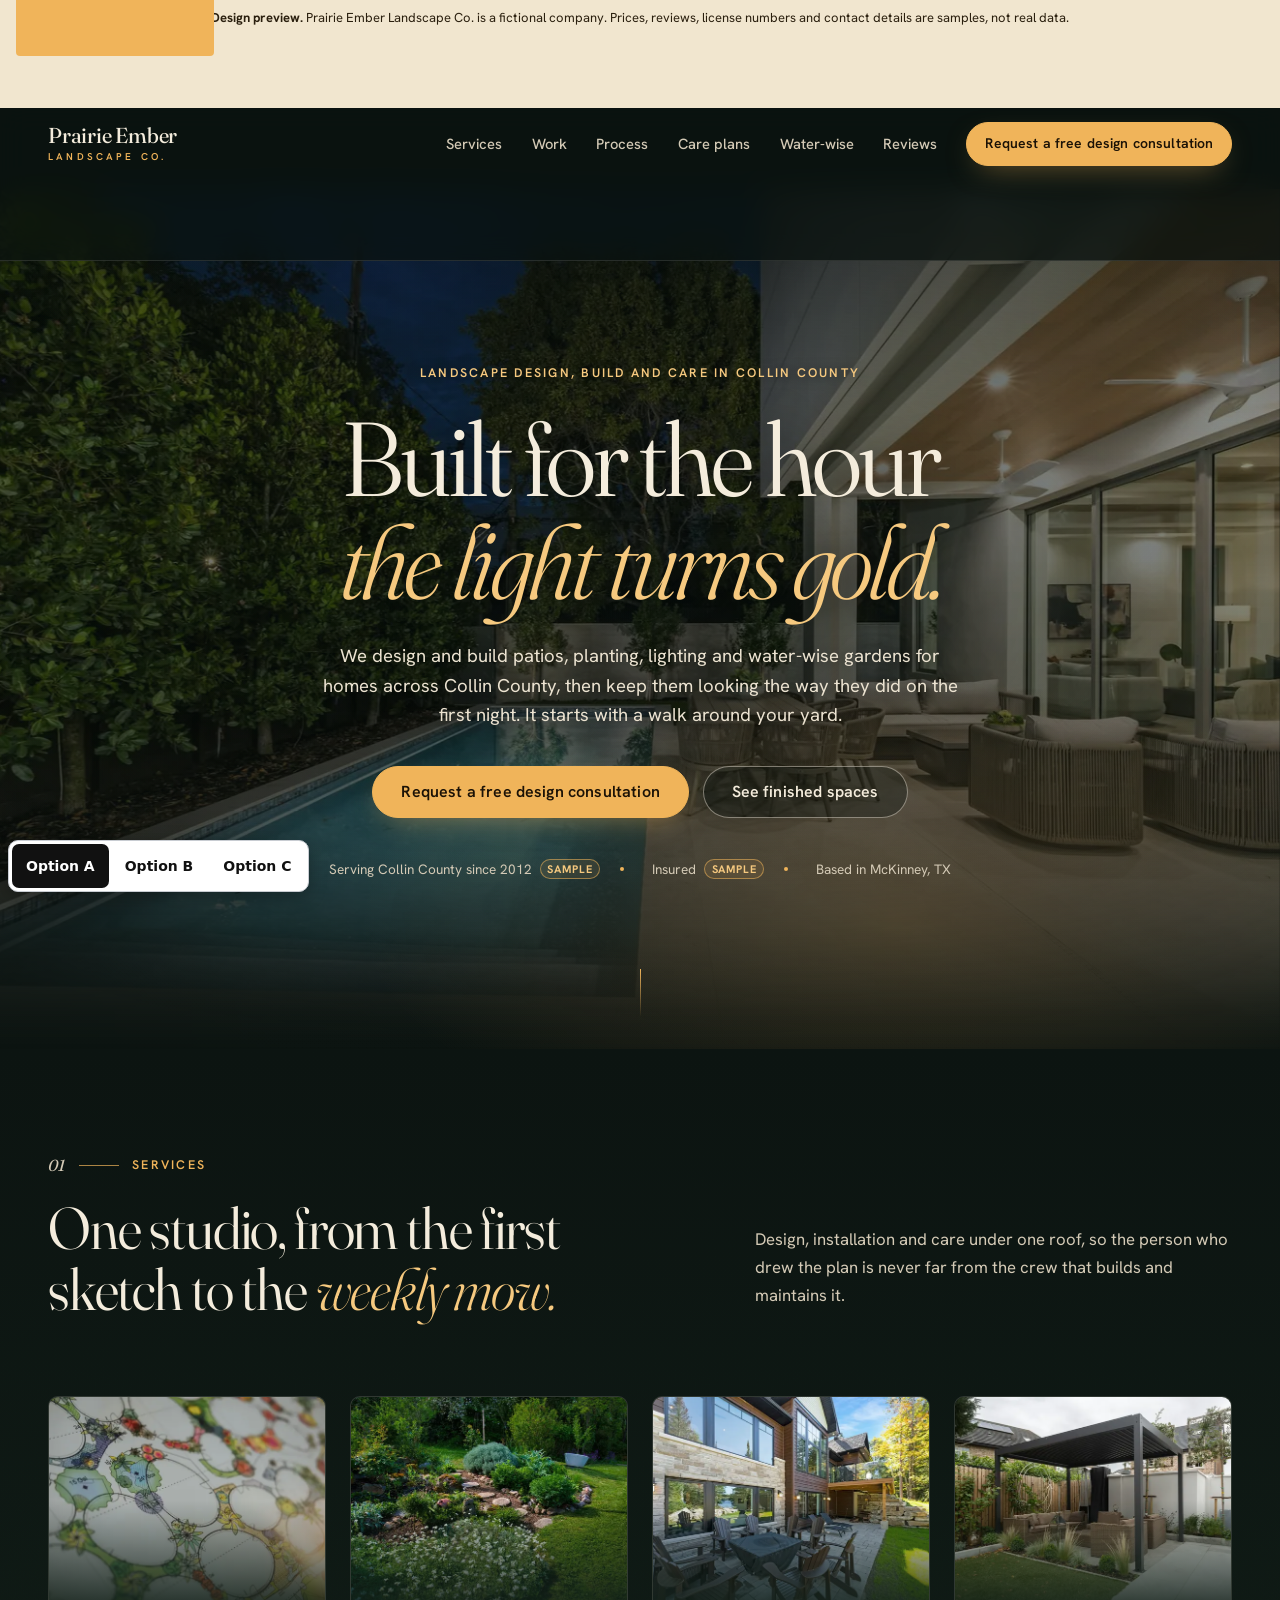
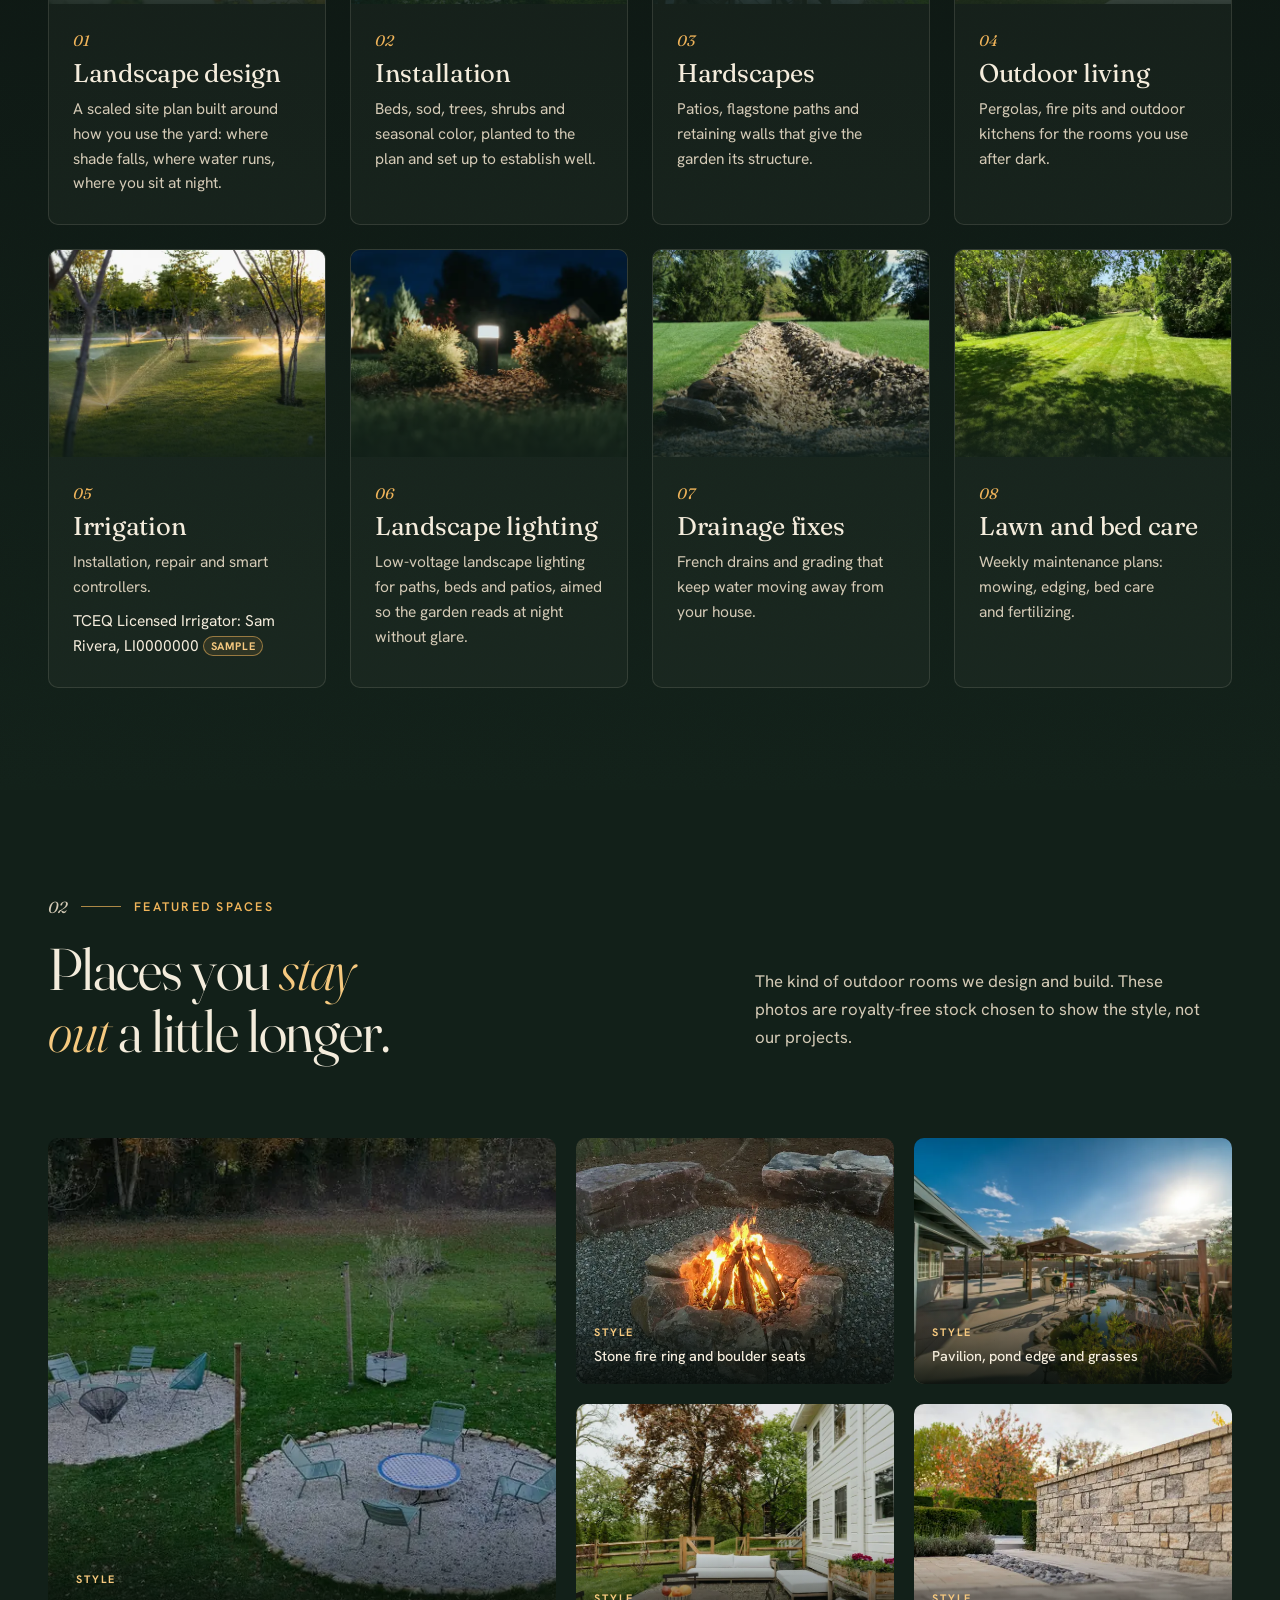
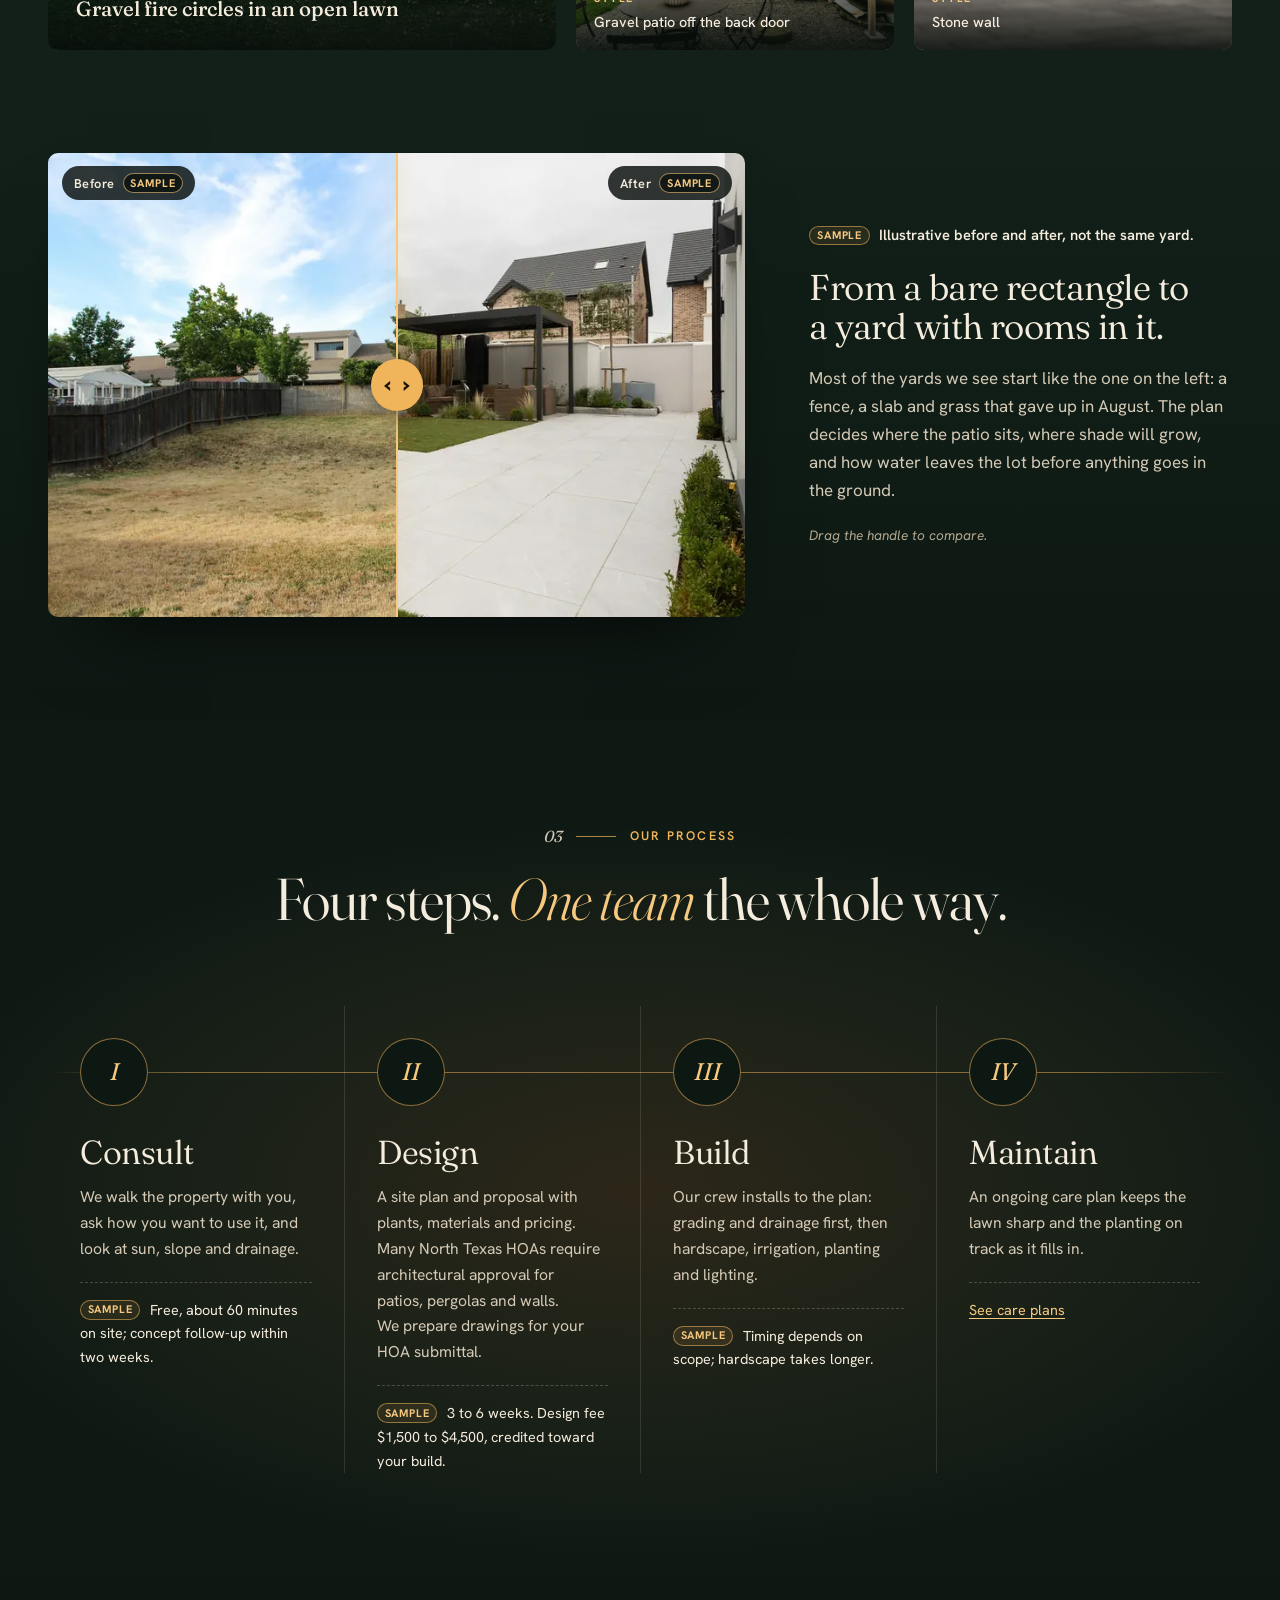
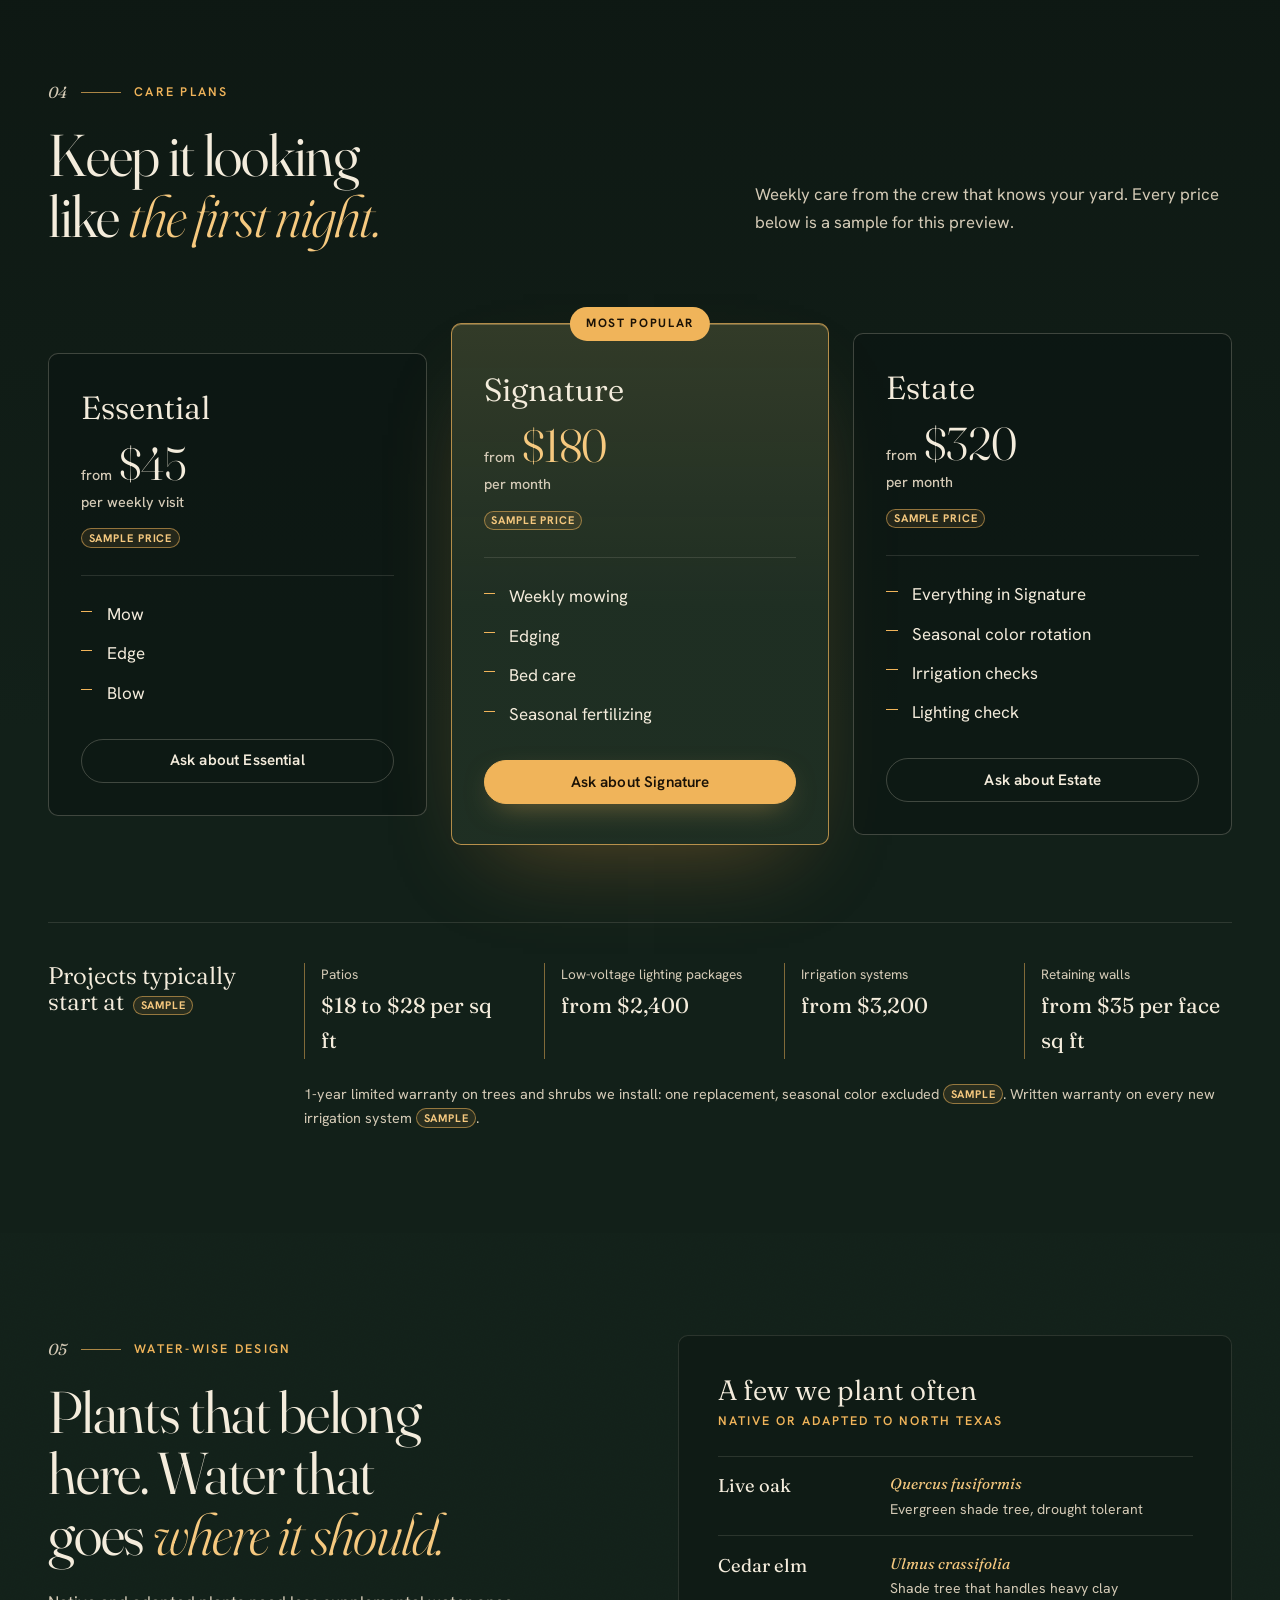
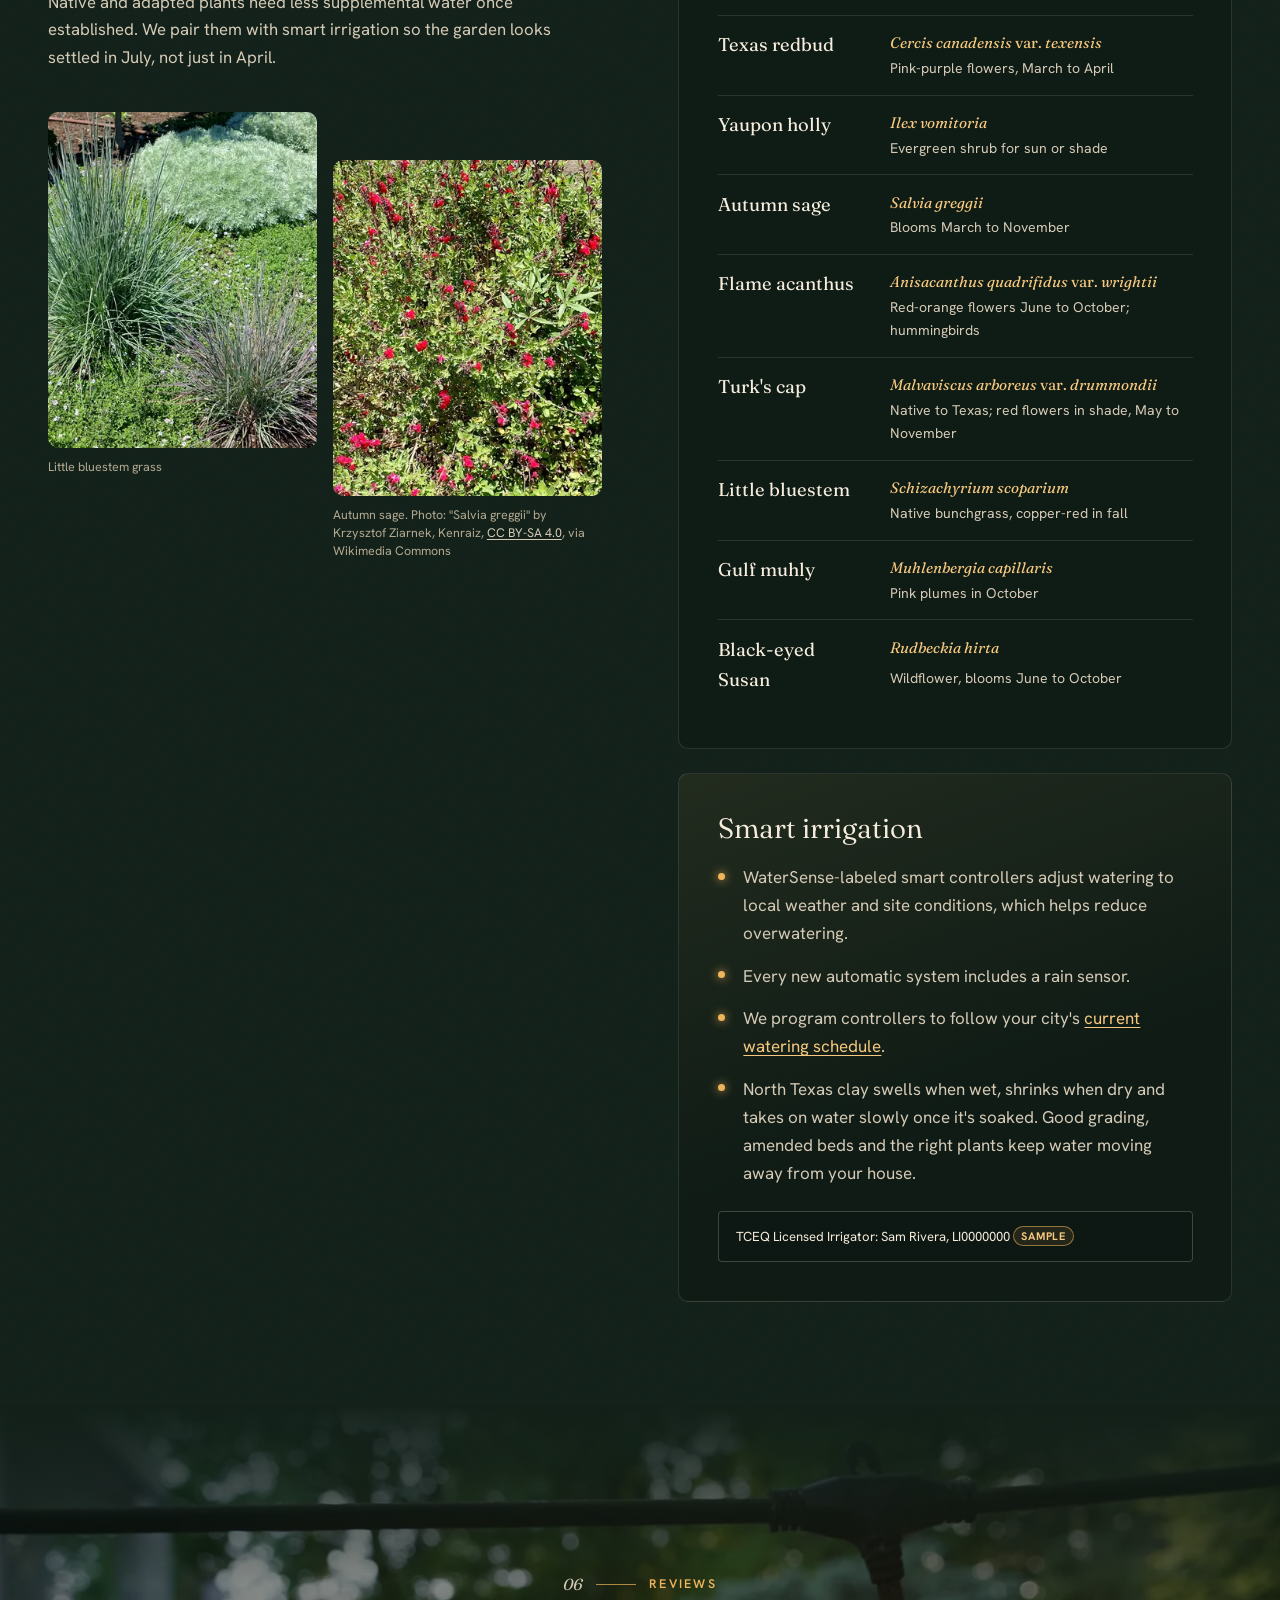
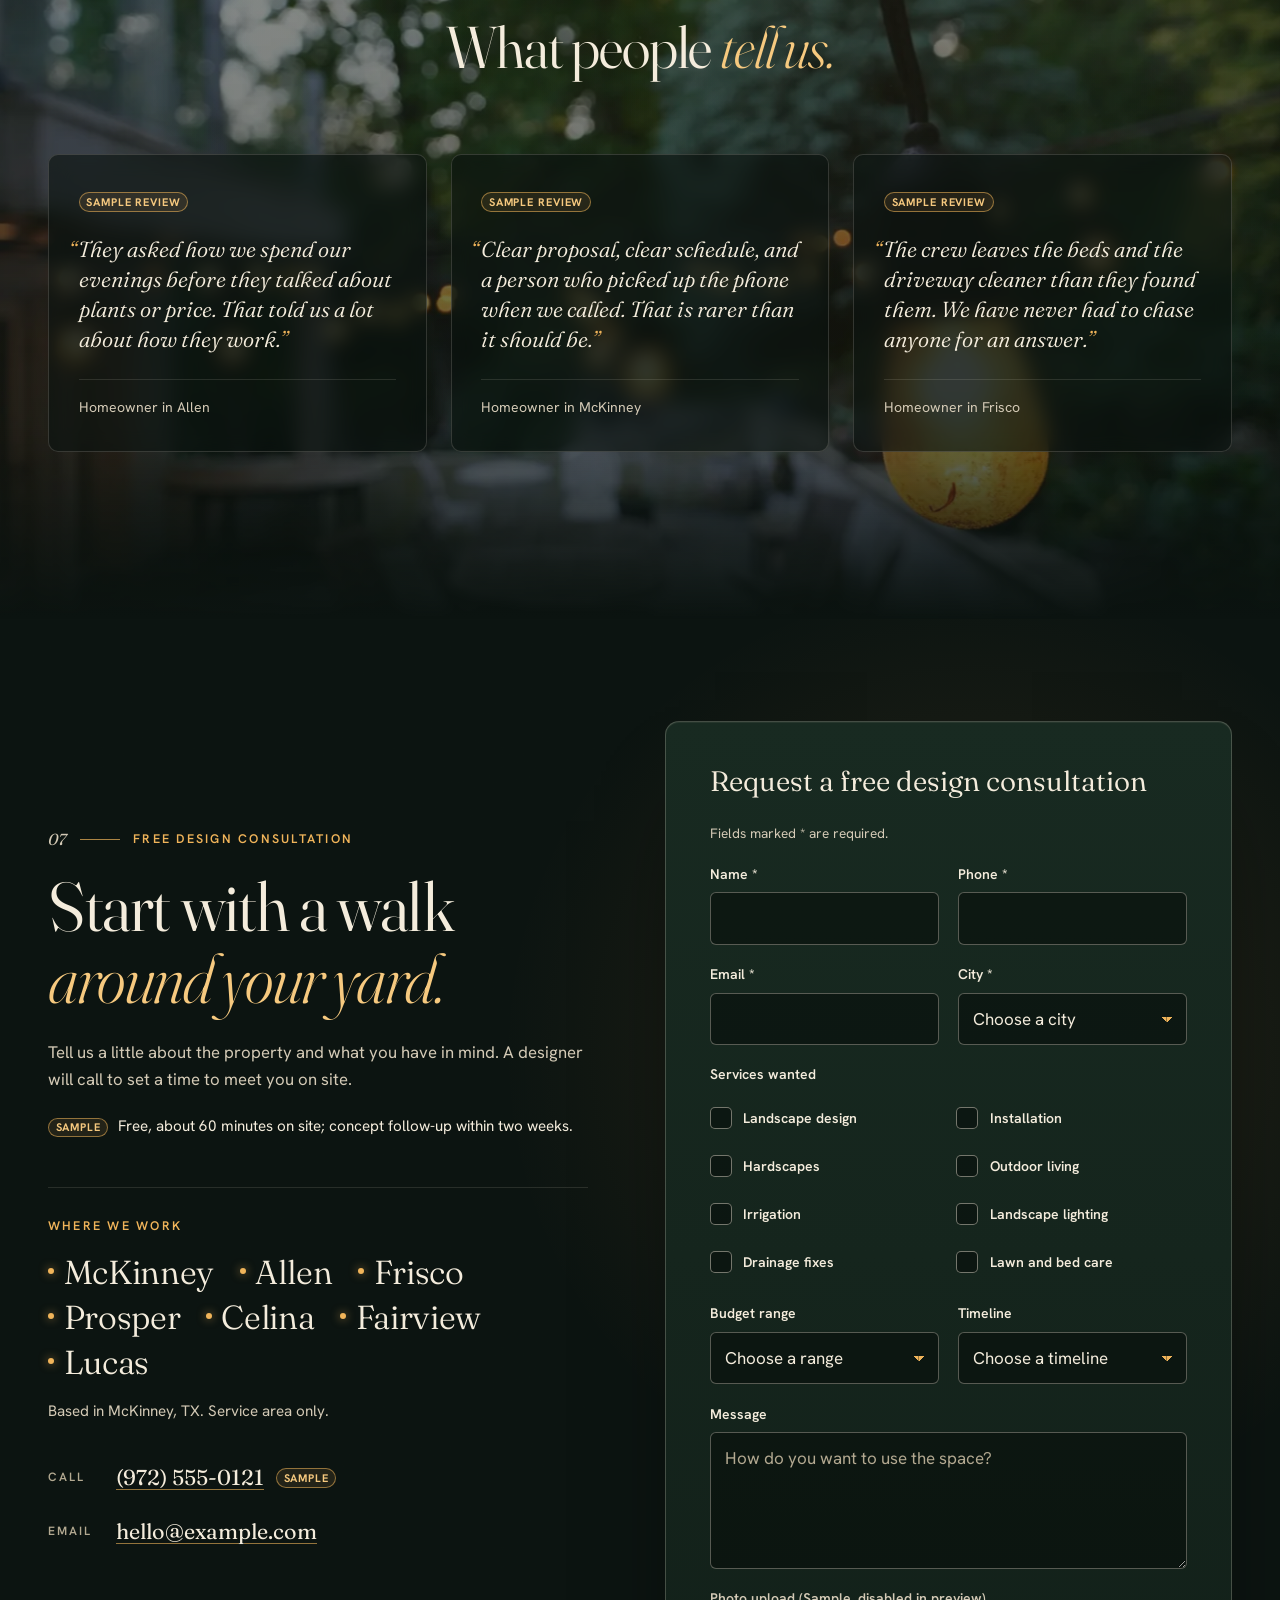
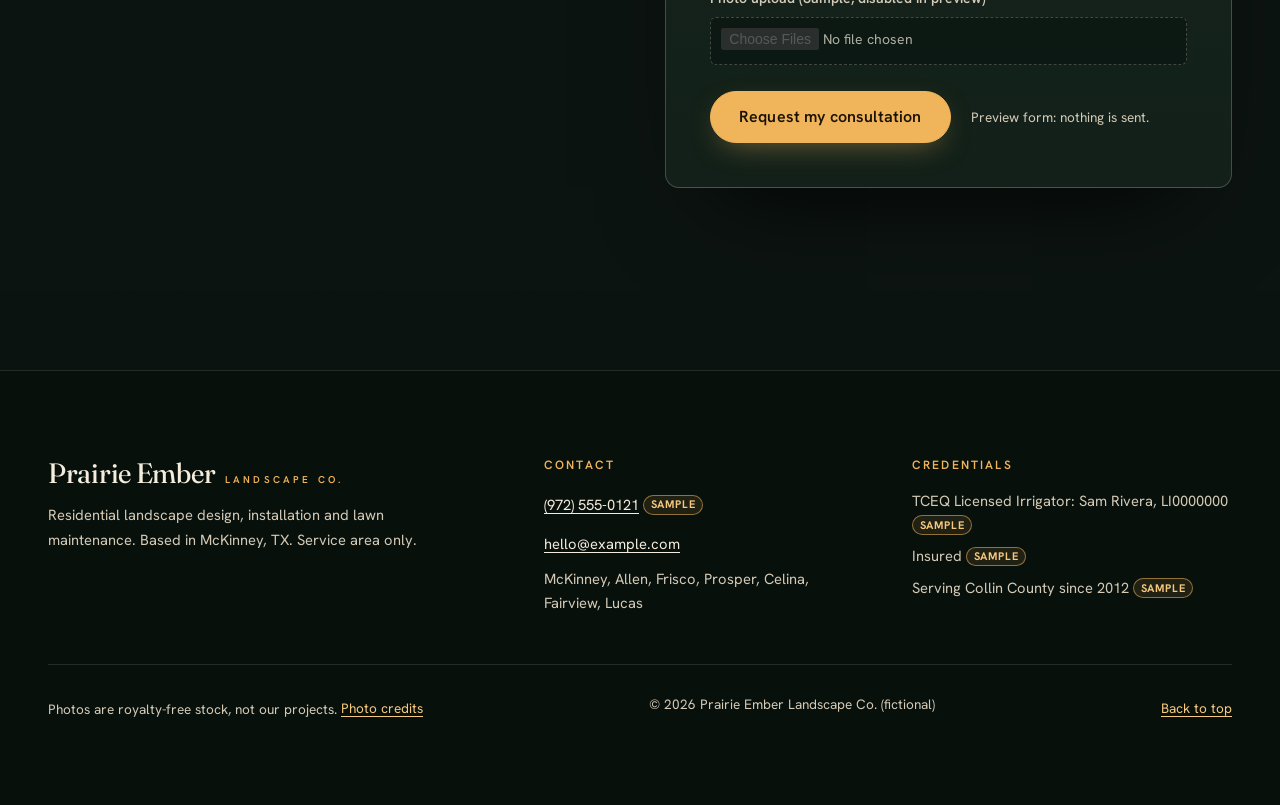
==== option-a/index.html @ 7ba97cf7 "Add three homepage design options, option switcher, credits and root redirect - Add Option A (golden" ====
<!doctype html>
<!--
  PITCH NOTE (Option A, Golden hour): a cinematic, dark, photography-led homepage that sells the
  feeling of the first evening in a finished backyard and drives every visitor to a free on-site
  design consultation.
  Look first at: the full-bleed dusk hero and its headline, then scroll slowly to see the parallax
  photo bands, the before-and-after slider, and the amber "Most popular" maintenance plan.
-->
<html lang="en">
<head>
  <meta charset="utf-8">
  <meta name="viewport" content="width=device-width, initial-scale=1">
  <meta name="robots" content="noindex, nofollow">
  <title>Prairie Ember Landscape Co. | Landscape design, build and care in Collin County</title>
  <meta name="description" content="Prairie Ember Landscape Co. designs, builds and maintains residential landscapes across Collin County, TX. Patios, planting, low-voltage lighting, irrigation and water-wise gardens. Request a free design consultation.">
  <meta name="theme-color" content="#0b1310">
  <link rel="preconnect" href="https://fonts.googleapis.com">
  <link rel="preconnect" href="https://fonts.gstatic.com" crossorigin>
  <link rel="stylesheet" href="https://fonts.googleapis.com/css2?family=Fraunces:ital,opsz,wght@0,9..144,300..600;1,9..144,300..500&family=Hanken+Grotesk:wght@400;500;600;700&display=swap">
  <link rel="preload" as="image" href="../assets/img/hero-pool-patio-dusk-01-1600.webp" imagesrcset="../assets/img/hero-pool-patio-dusk-01-960.webp 960w, ../assets/img/hero-pool-patio-dusk-01-1600.webp 1600w, ../assets/img/hero-pool-patio-dusk-01-2400.webp 2400w, ../assets/img/hero-pool-patio-dusk-01-3200.webp 3200w" imagesizes="100vw">
  <link rel="stylesheet" href="styles.css">
</head>
<body>
  <a class="skip-link" href="#main">Skip to main content</a>

  <div class="preview-bar" role="note">
    <p><strong>Design preview.</strong> Prairie Ember Landscape Co. is a fictional company. Prices, reviews, license numbers and contact details are samples, not real data.</p>
  </div>

  <header class="site-header" id="top">
    <div class="site-header__inner">
      <a class="wordmark" href="#top" aria-label="Prairie Ember Landscape Co., back to top">
        <span class="wordmark__name">Prairie Ember</span>
        <span class="wordmark__sub">Landscape Co.</span>
      </a>

      <button class="menu-toggle" type="button" aria-expanded="false" aria-controls="site-nav">
        <span class="menu-toggle__bars" aria-hidden="true"></span>
        <span class="menu-toggle__label">Menu</span>
      </button>

      <nav class="site-nav" id="site-nav" aria-label="Primary">
        <ul>
          <li><a href="#services">Services</a></li>
          <li><a href="#work">Work</a></li>
          <li><a href="#process">Process</a></li>
          <li><a href="#plans">Care plans</a></li>
          <li><a href="#water-wise">Water-wise</a></li>
          <li><a href="#reviews">Reviews</a></li>
        </ul>
      </nav>

      <a class="btn btn--amber btn--header" href="#consultation">
        <span class="btn__long">Request a free design consultation</span>
        <span class="btn__short" aria-hidden="true">Free consultation</span>
      </a>
    </div>
  </header>

  <main id="main">

    <!-- ============ HERO ============ -->
    <section class="hero" aria-labelledby="hero-title">
      <div class="hero__media" data-parallax="0.18">
        <img
          src="../assets/img/hero-pool-patio-dusk-01-1600.webp"
          srcset="../assets/img/hero-pool-patio-dusk-01-960.webp 960w,
                  ../assets/img/hero-pool-patio-dusk-01-1600.webp 1600w,
                  ../assets/img/hero-pool-patio-dusk-01-2400.webp 2400w,
                  ../assets/img/hero-pool-patio-dusk-01-3200.webp 3200w"
          sizes="100vw"
          width="3200" height="2134"
          alt="Covered patio with lounge seating at dusk, framed by tall green hedges and warm lights under the roof"
          fetchpriority="high">
      </div>
      <div class="hero__scrim" aria-hidden="true"></div>

      <div class="hero__content">
        <p class="eyebrow hero__eyebrow">Landscape design, build and care in Collin County</p>
        <h1 class="hero__title" id="hero-title">
          <span class="line">Built for the hour</span>
          <span class="line"><em>the light turns gold.</em></span>
        </h1>
        <p class="hero__lede">We design and build patios, planting, lighting and water-wise gardens for homes across Collin County, then keep them looking the way they did on the first night. It starts with a walk around your yard.</p>
        <div class="hero__actions">
          <a class="btn btn--amber btn--lg" href="#consultation">Request a free design consultation</a>
          <a class="btn btn--ghost btn--lg" href="#work">See finished spaces</a>
        </div>
        <ul class="hero__meta" aria-label="At a glance">
          <!-- PLACEHOLDER: confirm founding year and "Serving Collin County since" wording -->
          <li>Serving Collin County since 2012 <span class="tag">Sample</span></li>
          <!-- PLACEHOLDER: confirm insurance status and wording -->
          <li>Insured <span class="tag">Sample</span></li>
          <li>Based in McKinney, TX</li>
        </ul>
      </div>

      <a class="hero__cue" href="#services"><span class="visually-hidden">Scroll to services</span><span class="hero__cue-line" aria-hidden="true"></span></a>
    </section>

    <!-- ============ 1. SERVICES ============ -->
    <section class="section services grain" id="services" aria-labelledby="services-title">
      <div class="container">
        <div class="section-head section-head--split reveal">
          <div>
            <p class="eyebrow"><span class="eyebrow__num">01</span> Services</p>
            <h2 class="section-title" id="services-title">One studio, from the first sketch to the <em>weekly mow.</em></h2>
          </div>
          <p class="section-lede">Design, installation and care under one roof, so the person who drew the plan is never far from the crew that builds and maintains it.</p>
        </div>

        <ul class="service-grid">
          <li class="service reveal">
            <div class="service__img">
              <img src="../assets/img/service-design-garden-plan-drawing-640.webp" srcset="../assets/img/service-design-garden-plan-drawing-640.webp 640w, ../assets/img/service-design-garden-plan-drawing-1200.webp 1200w" sizes="(min-width: 1100px) 22vw, (min-width: 640px) 45vw, 92vw" width="640" height="427" loading="lazy" alt="Hand-colored landscape planting plan with tree and shrub symbols">
            </div>
            <div class="service__body">
              <span class="service__num" aria-hidden="true">01</span>
              <h3>Landscape design</h3>
              <p>A scaled site plan built around how you use the yard: where shade falls, where water runs, where you sit at night.</p>
            </div>
          </li>
          <li class="service reveal">
            <div class="service__img">
              <img src="../assets/img/service-planting-beds-lawn-640.webp" srcset="../assets/img/service-planting-beds-lawn-640.webp 640w, ../assets/img/service-planting-beds-lawn-1200.webp 1200w" sizes="(min-width: 1100px) 22vw, (min-width: 640px) 45vw, 92vw" width="640" height="427" loading="lazy" alt="Curved planting beds with shrubs, perennials and stepping stones beside a green lawn">
            </div>
            <div class="service__body">
              <span class="service__num" aria-hidden="true">02</span>
              <h3>Installation</h3>
              <p>Beds, sod, trees, shrubs and seasonal color, planted to the plan and set up to establish well.</p>
            </div>
          </li>
          <li class="service reveal">
            <div class="service__img">
              <img src="../assets/img/service-hardscape-stone-patio-640.webp" srcset="../assets/img/service-hardscape-stone-patio-640.webp 640w, ../assets/img/service-hardscape-stone-patio-1200.webp 1200w" sizes="(min-width: 1100px) 22vw, (min-width: 640px) 45vw, 92vw" width="640" height="427" loading="lazy" alt="Paver patio with outdoor chairs and a covered fire table beside a stone-clad home">
            </div>
            <div class="service__body">
              <span class="service__num" aria-hidden="true">03</span>
              <h3>Hardscapes</h3>
              <p>Patios, flagstone paths and retaining walls that give the garden its structure.</p>
            </div>
          </li>
          <li class="service reveal">
            <div class="service__img">
              <img src="../assets/img/service-pergola-modern-patio-640.webp" srcset="../assets/img/service-pergola-modern-patio-640.webp 640w, ../assets/img/service-pergola-modern-patio-1200.webp 1200w" sizes="(min-width: 1100px) 22vw, (min-width: 640px) 45vw, 92vw" width="640" height="427" loading="lazy" alt="Dark metal louvered pergola over a lounge set on a light stone patio with ornamental grasses">
            </div>
            <div class="service__body">
              <span class="service__num" aria-hidden="true">04</span>
              <h3>Outdoor living</h3>
              <p>Pergolas, fire pits and outdoor kitchens for the rooms you use after dark.</p>
            </div>
          </li>
          <li class="service service--irrigation reveal">
            <div class="service__img">
              <img src="../assets/img/service-irrigation-sprinklers-golden-light-640.webp" srcset="../assets/img/service-irrigation-sprinklers-golden-light-640.webp 640w, ../assets/img/service-irrigation-sprinklers-golden-light-1200.webp 1200w" sizes="(min-width: 1100px) 22vw, (min-width: 640px) 45vw, 92vw" width="640" height="427" loading="lazy" alt="Pop-up sprinklers watering a tree-dotted lawn in low golden light">
            </div>
            <div class="service__body">
              <span class="service__num" aria-hidden="true">05</span>
              <h3>Irrigation</h3>
              <p>Installation, repair and smart controllers.</p>
              <!-- PLACEHOLDER: confirm irrigator name and TCEQ LI license number (30 TAC 344.70(b)) -->
              <p class="license">TCEQ Licensed Irrigator: Sam Rivera, LI0000000 <span class="tag">Sample</span></p>
            </div>
          </li>
          <li class="service reveal">
            <div class="service__img">
              <img src="../assets/img/service-landscape-lighting-path-light-640.webp" srcset="../assets/img/service-landscape-lighting-path-light-640.webp 640w, ../assets/img/service-landscape-lighting-path-light-1200.webp 1200w" sizes="(min-width: 1100px) 22vw, (min-width: 640px) 45vw, 92vw" width="640" height="427" loading="lazy" alt="Bollard path light glowing in a mulched shrub bed at dusk">
            </div>
            <div class="service__body">
              <span class="service__num" aria-hidden="true">06</span>
              <h3>Landscape lighting</h3>
              <p>Low-voltage landscape lighting for paths, beds and patios, aimed so the garden reads at night without glare.</p>
            </div>
          </li>
          <li class="service reveal">
            <div class="service__img">
              <img src="../assets/img/service-drainage-rock-trench-640.webp" srcset="../assets/img/service-drainage-rock-trench-640.webp 640w, ../assets/img/service-drainage-rock-trench-1200.webp 1200w" sizes="(min-width: 1100px) 22vw, (min-width: 640px) 45vw, 92vw" width="640" height="424" loading="lazy" alt="Rock-lined drainage swale running across a sloped lawn">
            </div>
            <div class="service__body">
              <span class="service__num" aria-hidden="true">07</span>
              <h3>Drainage fixes</h3>
              <p>French drains and grading that keep water moving away from your house.</p>
            </div>
          </li>
          <li class="service reveal">
            <div class="service__img">
              <img src="../assets/img/service-lawn-striped-backyard-640.webp" srcset="../assets/img/service-lawn-striped-backyard-640.webp 640w, ../assets/img/service-lawn-striped-backyard-1200.webp 1200w" sizes="(min-width: 1100px) 22vw, (min-width: 640px) 45vw, 92vw" width="640" height="480" loading="lazy" alt="Freshly mowed striped lawn in a tree-shaded backyard">
            </div>
            <div class="service__body">
              <span class="service__num" aria-hidden="true">08</span>
              <h3>Lawn and bed care</h3>
              <p>Weekly maintenance plans: mowing, edging, bed care and fertilizing.</p>
            </div>
          </li>
        </ul>
      </div>
    </section>

    <!-- ============ 2. FEATURED WORK + BEFORE/AFTER ============ -->
    <section class="section work" id="work" aria-labelledby="work-title">
      <div class="container container--wide">
        <div class="section-head section-head--split reveal">
          <div>
            <p class="eyebrow"><span class="eyebrow__num">02</span> Featured spaces</p>
            <h2 class="section-title" id="work-title">Places you <em>stay out</em> a little longer.</h2>
          </div>
          <p class="section-lede">The kind of outdoor rooms we design and build. These photos are royalty-free stock chosen to show the style, not our projects.</p>
        </div>

        <div class="gallery">
          <figure class="gallery__item gallery__item--feature reveal">
            <img src="../assets/img/gallery-gravel-fire-circles-lawn-1400.webp" srcset="../assets/img/gallery-gravel-fire-circles-lawn-800.webp 800w, ../assets/img/gallery-gravel-fire-circles-lawn-1400.webp 1400w, ../assets/img/gallery-gravel-fire-circles-lawn-2000.webp 2000w" sizes="(min-width: 960px) 58vw, 92vw" width="1400" height="933" loading="lazy" alt="Two round gravel seating areas with fire bowls set into a large lawn">
            <figcaption><span class="gallery__kicker">Style</span> Gravel fire circles in an open lawn</figcaption>
          </figure>
          <figure class="gallery__item reveal">
            <img src="../assets/img/service-fire-pit-stone-ring-640.webp" srcset="../assets/img/service-fire-pit-stone-ring-640.webp 640w, ../assets/img/service-fire-pit-stone-ring-1200.webp 1200w" sizes="(min-width: 960px) 20vw, 92vw" width="640" height="480" loading="lazy" alt="Natural stone fire ring with a fire burning on a gravel pad with boulder seating">
            <figcaption><span class="gallery__kicker">Style</span> Stone fire ring and boulder seats</figcaption>
          </figure>
          <figure class="gallery__item reveal">
            <img src="../assets/img/gallery-backyard-pond-pavilion-800.webp" srcset="../assets/img/gallery-backyard-pond-pavilion-800.webp 800w, ../assets/img/gallery-backyard-pond-pavilion-1400.webp 1400w" sizes="(min-width: 960px) 20vw, 92vw" width="800" height="534" loading="lazy" alt="Backyard with a rock-edged pond, ornamental grasses and a wooden pavilion">
            <figcaption><span class="gallery__kicker">Style</span> Pavilion, pond edge and grasses</figcaption>
          </figure>
          <figure class="gallery__item reveal">
            <img src="../assets/img/gallery-gravel-patio-garden-800.webp" srcset="../assets/img/gallery-gravel-patio-garden-800.webp 800w, ../assets/img/gallery-gravel-patio-garden-1400.webp 1400w" sizes="(min-width: 960px) 20vw, 92vw" width="800" height="533" loading="lazy" alt="Gravel patio with a white outdoor sofa, bistro table and a wooden planter box beside a white farmhouse">
            <figcaption><span class="gallery__kicker">Style</span> Gravel patio off the back door</figcaption>
          </figure>
          <figure class="gallery__item reveal">
            <img src="../assets/img/service-retaining-wall-stone-640.webp" srcset="../assets/img/service-retaining-wall-stone-640.webp 640w, ../assets/img/service-retaining-wall-stone-1200.webp 1200w" sizes="(min-width: 960px) 20vw, 92vw" width="640" height="427" loading="lazy" alt="Tan stacked-stone garden wall beside a paver patio with a river-rock border">
            <figcaption><span class="gallery__kicker">Style</span> Stone wall</figcaption>
          </figure>
        </div>

        <div class="ba-wrap reveal">
          <div class="ba" data-ba>
            <figure class="ba__pane ba__pane--before">
              <img src="../assets/img/before-sample-bare-yard-1400.webp" srcset="../assets/img/before-sample-bare-yard-800.webp 800w, ../assets/img/before-sample-bare-yard-1400.webp 1400w, ../assets/img/before-sample-bare-yard-2000.webp 2000w" sizes="(min-width: 960px) 60vw, 92vw" width="1400" height="933" loading="lazy" alt="Before (sample): bare fenced backyard with patchy dry grass">
              <figcaption class="ba__label ba__label--before">Before <span class="tag tag--dark">Sample</span></figcaption>
            </figure>
            <figure class="ba__pane ba__pane--after">
              <img src="../assets/img/after-sample-finished-yard-1400.webp" srcset="../assets/img/after-sample-finished-yard-800.webp 800w, ../assets/img/after-sample-finished-yard-1400.webp 1400w, ../assets/img/after-sample-finished-yard-2000.webp 2000w" sizes="(min-width: 960px) 60vw, 92vw" width="1400" height="933" loading="lazy" alt="After (sample): fenced backyard with a new lawn, light stone patio, planting beds and a metal pergola">
              <figcaption class="ba__label ba__label--after">After <span class="tag tag--dark">Sample</span></figcaption>
            </figure>
            <span class="ba__handle" aria-hidden="true"><span class="ba__knob"></span></span>
            <label class="visually-hidden" for="ba-range">Before and after comparison: drag to reveal more of the before or after photo</label>
            <input class="ba__range" id="ba-range" type="range" min="0" max="100" value="50" step="1">
          </div>
          <div class="ba-copy">
            <p class="ba-note"><span class="tag">Sample</span> Illustrative before and after, not the same yard.</p>
            <h3 class="ba-title">From a bare rectangle to a yard with rooms in it.</h3>
            <p>Most of the yards we see start like the one on the left: a fence, a slab and grass that gave up in August. The plan decides where the patio sits, where shade will grow, and how water leaves the lot before anything goes in the ground.</p>
            <p class="ba-hint" aria-hidden="true">Drag the handle to compare.</p>
          </div>
        </div>
      </div>
    </section>

    <!-- ============ 3. PROCESS ============ -->
    <section class="section process grain" id="process" aria-labelledby="process-title">
      <div class="process__glow" aria-hidden="true"></div>
      <div class="container">
        <div class="section-head section-head--center reveal">
          <p class="eyebrow"><span class="eyebrow__num">03</span> Our process</p>
          <h2 class="section-title" id="process-title">Four steps. <em>One team</em> the whole way.</h2>
        </div>

        <ol class="steps">
          <li class="step reveal">
            <span class="step__num" aria-hidden="true">I</span>
            <h3 class="step__title">Consult</h3>
            <p>We walk the property with you, ask how you want to use it, and look at sun, slope and drainage.</p>
            <!-- PLACEHOLDER: confirm consultation terms (free, length, follow-up timing) -->
            <p class="step__time"><span class="tag">Sample</span> Free, about 60 minutes on site; concept follow-up within two weeks.</p>
          </li>
          <li class="step reveal">
            <span class="step__num" aria-hidden="true">II</span>
            <h3 class="step__title">Design</h3>
            <p>A site plan and proposal with plants, materials and pricing. Many North Texas HOAs require architectural approval for patios, pergolas and walls. We prepare drawings for your HOA submittal.</p>
            <!-- PLACEHOLDER: confirm design duration, design fee range and credit policy -->
            <p class="step__time"><span class="tag">Sample</span> 3 to 6 weeks. Design fee $1,500 to $4,500, credited toward your build.</p>
          </li>
          <li class="step reveal">
            <span class="step__num" aria-hidden="true">III</span>
            <h3 class="step__title">Build</h3>
            <p>Our crew installs to the plan: grading and drainage first, then hardscape, irrigation, planting and lighting.</p>
            <!-- PLACEHOLDER: confirm typical build timing language -->
            <p class="step__time"><span class="tag">Sample</span> Timing depends on scope; hardscape takes longer.</p>
          </li>
          <li class="step reveal">
            <span class="step__num" aria-hidden="true">IV</span>
            <h3 class="step__title">Maintain</h3>
            <p>An ongoing care plan keeps the lawn sharp and the planting on track as it fills in.</p>
            <p class="step__time"><a href="#plans">See care plans</a></p>
          </li>
        </ol>
      </div>
    </section>

    <!-- ============ 4. MAINTENANCE PLANS ============ -->
    <section class="section plans" id="plans" aria-labelledby="plans-title">
      <div class="container">
        <div class="section-head section-head--split reveal">
          <div>
            <p class="eyebrow"><span class="eyebrow__num">04</span> Care plans</p>
            <h2 class="section-title" id="plans-title">Keep it looking like <em>the first night.</em></h2>
          </div>
          <p class="section-lede">Weekly care from the crew that knows your yard. Every price below is a sample for this preview.</p>
        </div>

        <!-- PLACEHOLDER: confirm all maintenance plan prices and inclusions -->
        <div class="tiers">
          <article class="tier reveal" aria-labelledby="tier-essential">
            <h3 class="tier__name" id="tier-essential">Essential</h3>
            <p class="tier__price"><span class="tier__from">from</span> $45 <span class="tier__per">per weekly visit</span></p>
            <p class="tier__sample"><span class="tag">Sample price</span></p>
            <ul class="tier__list">
              <li>Mow</li>
              <li>Edge</li>
              <li>Blow</li>
            </ul>
            <a class="btn btn--ghost btn--block" href="#consultation">Ask about Essential</a>
          </article>

          <article class="tier tier--featured reveal" aria-labelledby="tier-signature">
            <p class="tier__badge">Most popular</p>
            <h3 class="tier__name" id="tier-signature">Signature</h3>
            <p class="tier__price"><span class="tier__from">from</span> $180 <span class="tier__per">per month</span></p>
            <p class="tier__sample"><span class="tag">Sample price</span></p>
            <ul class="tier__list">
              <li>Weekly mowing</li>
              <li>Edging</li>
              <li>Bed care</li>
              <li>Seasonal fertilizing</li>
            </ul>
            <a class="btn btn--amber btn--block" href="#consultation">Ask about Signature</a>
          </article>

          <article class="tier reveal" aria-labelledby="tier-estate">
            <h3 class="tier__name" id="tier-estate">Estate</h3>
            <p class="tier__price"><span class="tier__from">from</span> $320 <span class="tier__per">per month</span></p>
            <p class="tier__sample"><span class="tag">Sample price</span></p>
            <ul class="tier__list">
              <li>Everything in Signature</li>
              <li>Seasonal color rotation</li>
              <li>Irrigation checks</li>
              <li>Lighting check</li>
            </ul>
            <a class="btn btn--ghost btn--block" href="#consultation">Ask about Estate</a>
          </article>
        </div>

        <div class="starts reveal">
          <!-- PLACEHOLDER: confirm "projects typically start at" figures -->
          <h3 class="starts__title">Projects typically start at <span class="tag">Sample</span></h3>
          <dl class="starts__list">
            <div><dt>Patios</dt><dd>$18 to $28 per sq ft</dd></div>
            <div><dt>Low-voltage lighting packages</dt><dd>from $2,400</dd></div>
            <div><dt>Irrigation systems</dt><dd>from $3,200</dd></div>
            <div><dt>Retaining walls</dt><dd>from $35 per face sq ft</dd></div>
          </dl>
          <!-- PLACEHOLDER: confirm plant warranty terms and irrigation warranty wording -->
          <p class="starts__note">1-year limited warranty on trees and shrubs we install: one replacement, seasonal color excluded <span class="tag">Sample</span>. Written warranty on every new irrigation system <span class="tag">Sample</span>.</p>
        </div>
      </div>
    </section>

    <!-- ============ 5. WATER-WISE ============ -->
    <section class="section water grain" id="water-wise" aria-labelledby="water-title">
      <div class="container">
        <div class="water__grid">
          <div class="water__intro reveal">
            <p class="eyebrow"><span class="eyebrow__num">05</span> Water-wise design</p>
            <h2 class="section-title" id="water-title">Plants that belong here. Water that goes <em>where it should.</em></h2>
            <p class="section-lede">Native and adapted plants need less supplemental water once established. We pair them with smart irrigation so the garden looks settled in July, not just in April.</p>

            <div class="water__photos">
              <figure class="water__photo water__photo--a">
                <img src="../assets/img/native-little-bluestem-clump-640.webp" srcset="../assets/img/native-little-bluestem-clump-640.webp 640w, ../assets/img/native-little-bluestem-clump-1200.webp 1200w" sizes="(min-width: 1000px) 22vw, 46vw" width="640" height="433" loading="lazy" alt="Clumps of little bluestem grass in a planted bed">
                <figcaption>Little bluestem grass</figcaption>
              </figure>
              <figure class="water__photo water__photo--b">
                <img src="../assets/img/native-salvia-greggii-autumn-sage-640.webp" srcset="../assets/img/native-salvia-greggii-autumn-sage-640.webp 640w, ../assets/img/native-salvia-greggii-autumn-sage-1200.webp 1200w" sizes="(min-width: 1000px) 22vw, 46vw" width="640" height="427" loading="lazy" alt="Autumn sage shrub covered in small red flowers">
                <figcaption>Autumn sage. Photo: "Salvia greggii" by Krzysztof Ziarnek, Kenraiz, <a href="https://creativecommons.org/licenses/by-sa/4.0/" rel="noopener">CC BY-SA 4.0</a>, via Wikimedia Commons</figcaption>
              </figure>
            </div>
          </div>

          <div class="water__detail">
            <div class="plants reveal">
              <h3 class="plants__title">A few we plant often</h3>
              <p class="plants__sub">Native or adapted to North Texas</p>
              <ul class="plants__list">
                <li><span class="plants__name">Live oak</span><i lang="la">Quercus fusiformis</i><span class="plants__note">Evergreen shade tree, drought tolerant</span></li>
                <li><span class="plants__name">Cedar elm</span><i lang="la">Ulmus crassifolia</i><span class="plants__note">Shade tree that handles heavy clay</span></li>
                <li><span class="plants__name">Texas redbud</span><span class="plants__bot"><i lang="la">Cercis canadensis</i> var. <i lang="la">texensis</i></span><span class="plants__note">Pink-purple flowers, March to April</span></li>
                <li><span class="plants__name">Yaupon holly</span><i lang="la">Ilex vomitoria</i><span class="plants__note">Evergreen shrub for sun or shade</span></li>
                <li><span class="plants__name">Autumn sage</span><i lang="la">Salvia greggii</i><span class="plants__note">Blooms March to November</span></li>
                <li><span class="plants__name">Flame acanthus</span><span class="plants__bot"><i lang="la">Anisacanthus quadrifidus</i> var. <i lang="la">wrightii</i></span><span class="plants__note">Red-orange flowers June to October; hummingbirds</span></li>
                <li><span class="plants__name">Turk's cap</span><span class="plants__bot"><i lang="la">Malvaviscus arboreus</i> var. <i lang="la">drummondii</i></span><span class="plants__note">Native to Texas; red flowers in shade, May to November</span></li>
                <li><span class="plants__name">Little bluestem</span><i lang="la">Schizachyrium scoparium</i><span class="plants__note">Native bunchgrass, copper-red in fall</span></li>
                <li><span class="plants__name">Gulf muhly</span><i lang="la">Muhlenbergia capillaris</i><span class="plants__note">Pink plumes in October</span></li>
                <li><span class="plants__name">Black-eyed Susan</span><i lang="la">Rudbeckia hirta</i><span class="plants__note">Wildflower, blooms June to October</span></li>
              </ul>
            </div>

            <div class="irrigation reveal">
              <h3 class="irrigation__title">Smart irrigation</h3>
              <ul class="irrigation__list">
                <li>WaterSense-labeled smart controllers adjust watering to local weather and site conditions, which helps reduce overwatering.</li>
                <li>Every new automatic system includes a rain sensor.</li>
                <li>We program controllers to follow your city's <a href="https://www.mckinneytexas.org/511/Outdoor-Water-Use" rel="noopener">current watering schedule</a>.</li>
                <li>North Texas clay swells when wet, shrinks when dry and takes on water slowly once it's soaked. Good grading, amended beds and the right plants keep water moving away from your house.</li>
              </ul>
              <!-- PLACEHOLDER: confirm irrigator name and TCEQ LI license number -->
              <p class="license license--panel">TCEQ Licensed Irrigator: Sam Rivera, LI0000000 <span class="tag">Sample</span></p>
            </div>
          </div>
        </div>
      </div>
    </section>

    <!-- ============ 6. REVIEWS (full-bleed parallax band) ============ -->
    <section class="reviews" id="reviews" aria-labelledby="reviews-title">
      <div class="reviews__media" data-parallax="0.12">
        <img src="../assets/img/hero-string-lights-patio-evening-02-1600.webp" srcset="../assets/img/hero-string-lights-patio-evening-02-960.webp 960w, ../assets/img/hero-string-lights-patio-evening-02-1600.webp 1600w, ../assets/img/hero-string-lights-patio-evening-02-2400.webp 2400w, ../assets/img/hero-string-lights-patio-evening-02-3200.webp 3200w" sizes="100vw" width="1600" height="1066" loading="lazy" alt="">
      </div>
      <div class="reviews__scrim" aria-hidden="true"></div>
      <div class="container reviews__inner">
        <div class="section-head section-head--center reveal">
          <p class="eyebrow"><span class="eyebrow__num">06</span> Reviews</p>
          <h2 class="section-title" id="reviews-title">What people <em>tell us.</em></h2>
        </div>
        <!-- PLACEHOLDER: replace sample reviews with real, permissioned client reviews -->
        <div class="quotes">
          <figure class="quote reveal">
            <p class="quote__label"><span class="tag">Sample review</span></p>
            <blockquote><p>They asked how we spend our evenings before they talked about plants or price. That told us a lot about how they work.</p></blockquote>
            <figcaption>Homeowner in Allen</figcaption>
          </figure>
          <figure class="quote reveal">
            <p class="quote__label"><span class="tag">Sample review</span></p>
            <blockquote><p>Clear proposal, clear schedule, and a person who picked up the phone when we called. That is rarer than it should be.</p></blockquote>
            <figcaption>Homeowner in McKinney</figcaption>
          </figure>
          <figure class="quote reveal">
            <p class="quote__label"><span class="tag">Sample review</span></p>
            <blockquote><p>The crew leaves the beds and the driveway cleaner than they found them. We have never had to chase anyone for an answer.</p></blockquote>
            <figcaption>Homeowner in Frisco</figcaption>
          </figure>
        </div>
      </div>
    </section>

    <!-- ============ 7. SERVICE AREA + CONSULTATION FORM ============ -->
    <section class="section consult grain" id="consultation" aria-labelledby="consult-title">
      <div class="consult__glow" aria-hidden="true"></div>
      <div class="container">
        <div class="consult__grid">
          <div class="consult__intro reveal">
            <p class="eyebrow"><span class="eyebrow__num">07</span> Free design consultation</p>
            <h2 class="section-title section-title--xl" id="consult-title">Start with a walk <em>around your yard.</em></h2>
            <p class="section-lede">Tell us a little about the property and what you have in mind. A designer will call to set a time to meet you on site.</p>
            <!-- PLACEHOLDER: confirm consultation terms -->
            <p class="consult__terms"><span class="tag">Sample</span> Free, about 60 minutes on site; concept follow-up within two weeks.</p>

            <div class="area">
              <h3 class="area__title">Where we work</h3>
              <ul class="area__list">
                <li>McKinney</li>
                <li>Allen</li>
                <li>Frisco</li>
                <li>Prosper</li>
                <li>Celina</li>
                <li>Fairview</li>
                <li>Lucas</li>
              </ul>
              <p class="area__base">Based in McKinney, TX. Service area only.</p>
            </div>

            <!-- PLACEHOLDER: confirm phone number and email address -->
            <ul class="contact-list">
              <li><span class="contact-list__k">Call</span> <a href="tel:+19725550121">(972) 555-0121</a> <span class="tag">Sample</span></li>
              <li><span class="contact-list__k">Email</span> <a href="mailto:hello@example.com">hello@example.com</a></li>
            </ul>
          </div>

          <div class="form-card reveal">
            <form class="form" id="consult-form">
              <h3 class="form__title">Request a free design consultation</h3>
              <p class="form__req">Fields marked <span aria-hidden="true">*</span><span class="visually-hidden">with an asterisk</span> are required.</p>

              <div class="form__row form__row--2">
                <div class="field">
                  <label for="f-name">Name <span aria-hidden="true">*</span></label>
                  <input id="f-name" name="name" type="text" autocomplete="name" required>
                </div>
                <div class="field">
                  <label for="f-phone">Phone <span aria-hidden="true">*</span></label>
                  <input id="f-phone" name="phone" type="tel" autocomplete="tel" required>
                </div>
              </div>

              <div class="form__row form__row--2">
                <div class="field">
                  <label for="f-email">Email <span aria-hidden="true">*</span></label>
                  <input id="f-email" name="email" type="email" autocomplete="email" required>
                </div>
                <div class="field">
                  <label for="f-city">City <span aria-hidden="true">*</span></label>
                  <select id="f-city" name="city" required>
                    <option value="">Choose a city</option>
                    <option>McKinney</option>
                    <option>Allen</option>
                    <option>Frisco</option>
                    <option>Prosper</option>
                    <option>Celina</option>
                    <option>Fairview</option>
                    <option>Lucas</option>
                  </select>
                </div>
              </div>

              <fieldset class="field field--checks">
                <legend>Services wanted</legend>
                <div class="checks">
                  <label class="check"><input type="checkbox" name="services" value="design"> <span>Landscape design</span></label>
                  <label class="check"><input type="checkbox" name="services" value="installation"> <span>Installation</span></label>
                  <label class="check"><input type="checkbox" name="services" value="hardscapes"> <span>Hardscapes</span></label>
                  <label class="check"><input type="checkbox" name="services" value="outdoor-living"> <span>Outdoor living</span></label>
                  <label class="check"><input type="checkbox" name="services" value="irrigation"> <span>Irrigation</span></label>
                  <label class="check"><input type="checkbox" name="services" value="lighting"> <span>Landscape lighting</span></label>
                  <label class="check"><input type="checkbox" name="services" value="drainage"> <span>Drainage fixes</span></label>
                  <label class="check"><input type="checkbox" name="services" value="maintenance"> <span>Lawn and bed care</span></label>
                </div>
              </fieldset>

              <div class="form__row form__row--2">
                <div class="field">
                  <label for="f-budget">Budget range</label>
                  <!-- PLACEHOLDER: confirm budget ranges offered in the form -->
                  <select id="f-budget" name="budget">
                    <option value="">Choose a range</option>
                    <option>Under $10,000</option>
                    <option>$10,000 to $25,000</option>
                    <option>$25,000 to $50,000</option>
                    <option>$50,000 to $100,000</option>
                    <option>Over $100,000</option>
                    <option>Not sure yet</option>
                  </select>
                </div>
                <div class="field">
                  <label for="f-timeline">Timeline</label>
                  <select id="f-timeline" name="timeline">
                    <option value="">Choose a timeline</option>
                    <option>As soon as possible</option>
                    <option>In 1 to 3 months</option>
                    <option>In 3 to 6 months</option>
                    <option>Later this year or next</option>
                    <option>Just planning</option>
                  </select>
                </div>
              </div>

              <div class="field">
                <label for="f-message">Message</label>
                <textarea id="f-message" name="message" rows="4" placeholder="How do you want to use the space?"></textarea>
              </div>

              <div class="field field--disabled">
                <label for="f-photos">Photo upload (Sample, disabled in preview)</label>
                <input id="f-photos" name="photos" type="file" accept="image/*" multiple disabled>
              </div>

              <div class="hp" aria-hidden="true">
                <label for="f-website">Website</label>
                <input id="f-website" name="website" type="text" tabindex="-1" autocomplete="off">
              </div>

              <!-- PLACEHOLDER: reCAPTCHA v3 script and token field go here at launch -->

              <div class="form__submit">
                <button class="btn btn--amber btn--lg" type="button" id="consult-send">Request my consultation</button>
                <p class="form__note">Preview form: nothing is sent.</p>
              </div>
              <p class="form__status" id="form-status" aria-live="polite"></p>
            </form>
          </div>
        </div>
      </div>
    </section>
  </main>

  <footer class="site-footer">
    <div class="container">
      <div class="footer__top">
        <div class="footer__brand">
          <p class="wordmark wordmark--footer"><span class="wordmark__name">Prairie Ember</span> <span class="wordmark__sub">Landscape Co.</span></p>
          <p>Residential landscape design, installation and lawn maintenance. Based in McKinney, TX. Service area only.</p>
        </div>
        <div class="footer__col">
          <h2 class="footer__h">Contact</h2>
          <ul>
            <li><a href="tel:+19725550121">(972) 555-0121</a> <span class="tag">Sample</span></li>
            <li><a href="mailto:hello@example.com">hello@example.com</a></li>
            <li>McKinney, Allen, Frisco, Prosper, Celina, Fairview, Lucas</li>
          </ul>
        </div>
        <div class="footer__col">
          <h2 class="footer__h">Credentials</h2>
          <ul>
            <!-- PLACEHOLDER: confirm irrigator name and TCEQ LI license number -->
            <li>TCEQ Licensed Irrigator: Sam Rivera, LI0000000 <span class="tag">Sample</span></li>
            <li>Insured <span class="tag">Sample</span></li>
            <li>Serving Collin County since 2012 <span class="tag">Sample</span></li>
          </ul>
        </div>
      </div>
      <div class="footer__bottom">
        <p>Photos are royalty-free stock, not our projects. <a href="../credits.html">Photo credits</a></p>
        <p>&copy; 2026 Prairie Ember Landscape Co. (fictional)</p>
        <p><a href="#top">Back to top</a></p>
      </div>
    </div>
  </footer>

  <script src="main.js"></script>
<!-- REMOVE AT LAUNCH: option switcher -->
<!-- Copy this block unchanged to the end of <body> on every option page, just before </body>.
     Per page, move aria-current="page" and the "on" class to that page's own link. Change nothing else.
     Links are relative to option-a/, option-b/ and option-c/ folders (one level below the site root). -->
<style class="pv-style">
  html { scroll-padding-bottom: 6rem; }
  footer, .site-footer, body > :last-of-type:not(script):not(nav) { padding-bottom: max(env(safe-area-inset-bottom), 5rem); }
  .pv-switch {
    position: fixed; left: 8px; bottom: 8px; z-index: 9999;
    display: flex; gap: 2px; padding: 3px;
    background: #fff; border: 1px solid #c8ccd2; border-radius: 10px;
    box-shadow: 0 4px 18px rgba(0,0,0,.28);
    font: 600 14px/1.2 system-ui, -apple-system, "Segoe UI", sans-serif;
  }
  .pv-switch a {
    display: flex; align-items: center; justify-content: center;
    min-height: 44px; padding: 0 14px; border-radius: 7px;
    color: #111; background: transparent; text-decoration: none; white-space: nowrap;
  }
  .pv-switch a:hover { background: #eceef1; }
  .pv-switch a.on { color: #fff; background: #111; }
  .pv-switch a:focus-visible { outline: 3px solid #1a73e8; outline-offset: 1px; }
  @media (max-width: 420px) { .pv-switch a { padding: 0 11px; font-size: 13px; } }
  @media print { .pv-switch { display: none; } }
</style>
<nav class="pv-switch" aria-label="Design options">
  <a href="../option-a/" class="on" aria-current="page">Option A</a>
  <a href="../option-b/">Option B</a>
  <a href="../option-c/">Option C</a>
</nav>
<!-- /REMOVE AT LAUNCH -->
</body>
</html>
---- option-a/styles.css ----
/* =====================================================================
   Prairie Ember Landscape Co. | Option A: Golden hour
   Dark forest surfaces, warm amber light, Fraunces + Hanken Grotesk.
   Signature effects: slow photo parallax, gentle scroll reveals, film grain.
   ===================================================================== */

@layer reset, base, layout, components, sections, utilities;

/* ---------- Tokens ---------- */
:root {
  --ink: #0b1310;
  --ink-2: #0e1813;
  --forest: #122019;
  --forest-2: #182a21;
  --forest-3: #20372b;
  --moss: #34503f;

  --cream: #f4ecdc;
  --cream-2: #d4cab6;
  --cream-3: #b3a991;

  --amber: #f0b45a;
  --amber-hi: #f6c97f;
  --amber-deep: #d98a2b;
  --ember: #e0773a;
  --on-amber: #1b1206;

  --line: rgb(244 236 220 / 0.12);
  --line-2: rgb(244 236 220 / 0.22);
  --amber-wash: color-mix(in oklch, var(--amber), transparent 88%);

  --font-display: "Fraunces", "Iowan Old Style", "Palatino Linotype", Georgia, serif;
  --font-body: "Hanken Grotesk", "Helvetica Neue", Arial, system-ui, sans-serif;

  --max: 78rem;
  --max-wide: 90rem;
  --gutter: clamp(1.25rem, 4vw, 3rem);
  --section-y: clamp(4.5rem, 8vw, 7.5rem);

  --radius: 4px;
  --radius-lg: 10px;

  --ease-out: cubic-bezier(0.16, 1, 0.3, 1);
  --ease-soft: cubic-bezier(0.25, 0.8, 0.25, 1);

  --header-h: 4.5rem;
  color-scheme: dark;
}

/* Scale the whole system up on very large screens so 3200px does not look tiny */
@media (min-width: 2200px) { :root { font-size: 112.5%; } }
@media (min-width: 2800px) { :root { font-size: 125%; } }

/* ---------- Reset ---------- */
@layer reset {
  *, *::before, *::after { box-sizing: border-box; }
  html { -webkit-text-size-adjust: 100%; text-size-adjust: 100%; }
  body, h1, h2, h3, h4, p, figure, blockquote, ul, ol, dl, dd, fieldset { margin: 0; }
  ul[class], ol[class] { list-style: none; padding: 0; }
  fieldset { border: 0; padding: 0; min-width: 0; }
  img { display: block; max-width: 100%; height: auto; }
  input, select, textarea, button { font: inherit; color: inherit; }
  button { cursor: pointer; }
}

/* ---------- Base ---------- */
@layer base {
  html { scroll-behavior: smooth; scroll-padding-top: calc(var(--header-h) + 1rem); }
  @media (prefers-reduced-motion: reduce) { html { scroll-behavior: auto; } }

  body {
    background: var(--ink);
    color: var(--cream);
    font-family: var(--font-body);
    font-size: 1.0625rem;
    line-height: 1.65;
    -webkit-font-smoothing: antialiased;
    -moz-osx-font-smoothing: grayscale;
    text-rendering: optimizeLegibility;
  }

  a { color: var(--amber-hi); text-decoration-thickness: 1px; text-underline-offset: 0.2em; }
  a:hover { color: var(--cream); }

  :focus-visible {
    outline: 2px solid var(--amber-hi);
    outline-offset: 3px;
    border-radius: 2px;
  }

  ::selection { background: var(--amber); color: var(--on-amber); }

  h1, h2, h3 { font-family: var(--font-display); font-weight: 400; line-height: 1.1; text-wrap: balance; }
  p { text-wrap: pretty; }
  em { font-style: italic; }
}

/* ---------- Layout ---------- */
@layer layout {
  .container { width: min(100% - 2 * var(--gutter), var(--max)); margin-inline: auto; }
  .container--wide { width: min(100% - 2 * var(--gutter), var(--max-wide)); }
  .section { position: relative; padding-block: var(--section-y); isolation: isolate; }
}

/* ---------- Components ---------- */
@layer components {

  /* Skip link */
  .skip-link {
    position: absolute; left: 1rem; top: -4rem; z-index: 100;
    background: var(--amber); color: var(--on-amber);
    padding: 0.75rem 1.25rem; border-radius: var(--radius); font-weight: 600; text-decoration: none;
    transition: top 0.2s;
  }
  .skip-link:focus { top: 1rem; }

  /* Preview bar */
  .preview-bar {
    background: #f1e6cf;
    color: #2a1f0e;
    font-size: 0.8125rem;
    line-height: 1.45;
    text-align: center;
    padding: 0.55rem var(--gutter);
  }
  .preview-bar p { max-width: 62rem; margin-inline: auto; }

  /* Tags ("Sample") */
  .tag {
    display: inline-block;
    vertical-align: 0.12em;
    font-family: var(--font-body);
    font-style: normal;
    font-size: 0.6875rem;
    font-weight: 700;
    letter-spacing: 0.08em;
    text-transform: uppercase;
    line-height: 1;
    padding: 0.32em 0.6em 0.3em;
    color: var(--amber-hi);
    border: 1px solid color-mix(in oklch, var(--amber), transparent 45%);
    background: color-mix(in oklch, var(--amber), transparent 90%);
    border-radius: 999px;
    white-space: nowrap;
  }
  .tag--dark { color: var(--amber-hi); background: rgb(11 19 16 / 0.82); border-color: rgb(246 201 127 / 0.6); }

  /* Eyebrows & headings */
  .eyebrow {
    display: inline-flex; align-items: center; gap: 0.85rem;
    font-size: 0.78rem; font-weight: 600; letter-spacing: 0.18em; text-transform: uppercase;
    color: var(--amber);
  }
  .eyebrow__num {
    font-family: var(--font-display); font-style: italic; font-weight: 400;
    font-size: 1rem; letter-spacing: 0; color: var(--cream-2);
    display: inline-flex; align-items: center; gap: 0.85rem;
  }
  .eyebrow__num::after { content: ""; width: 2.5rem; height: 1px; background: var(--amber); opacity: 0.7; }

  .section-title {
    margin-top: 1.1rem;
    font-size: clamp(2.5rem, 4.6vw, 4.25rem);
    font-variation-settings: "opsz" 144;
    font-weight: 350;
    letter-spacing: -0.02em;
    line-height: 1.04;
  }
  .section-title em { color: var(--amber-hi); font-weight: 300; }
  .section-title--xl { font-size: clamp(2.5rem, 5.4vw, 5rem); }

  .section-lede { color: var(--cream-2); font-size: clamp(1.05rem, 1.3vw, 1.2rem); max-width: 34rem; }

  .section-head { margin-bottom: clamp(3rem, 6vw, 5rem); }
  .section-head--split { display: grid; gap: 1.5rem; align-items: end; }
  @media (min-width: 900px) {
    .section-head--split { grid-template-columns: 1.35fr 1fr; gap: 4rem; }
    .section-head--split .section-lede { justify-self: end; padding-bottom: 0.6rem; }
  }
  .section-head--center { text-align: center; max-width: 48rem; margin-inline: auto; }
  .section-head--center .eyebrow { justify-content: center; }

  /* Buttons */
  .btn {
    --b-bg: transparent; --b-fg: var(--cream); --b-bd: var(--line-2);
    position: relative;
    display: inline-flex; align-items: center; justify-content: center; gap: 0.6rem;
    min-height: 44px; padding: 0.7rem 1.35rem;
    font-family: var(--font-body); font-size: 0.95rem; font-weight: 600; letter-spacing: 0.01em;
    line-height: 1.2; text-align: center; text-decoration: none;
    color: var(--b-fg); background: var(--b-bg);
    border: 1px solid var(--b-bd); border-radius: 999px;
    transition: background-color 0.35s var(--ease-soft), color 0.35s var(--ease-soft),
                border-color 0.35s var(--ease-soft), transform 0.35s var(--ease-out), box-shadow 0.35s var(--ease-soft);
  }
  .btn:hover { transform: translateY(-1px); }
  .btn:active { transform: translateY(0); }
  .btn--amber {
    --b-bg: var(--amber); --b-fg: var(--on-amber); --b-bd: var(--amber);
    box-shadow: 0 0 0 0 rgb(240 180 90 / 0), 0 10px 30px -12px rgb(240 180 90 / 0.55);
  }
  .btn--amber:hover {
    --b-bg: var(--amber-hi); --b-bd: var(--amber-hi); color: var(--on-amber);
    box-shadow: 0 0 0 6px rgb(240 180 90 / 0.12), 0 16px 40px -12px rgb(240 180 90 / 0.6);
  }
  .btn--ghost:hover { --b-bd: var(--cream); background: rgb(244 236 220 / 0.06); color: var(--cream); }
  .btn--lg { min-height: 52px; padding: 0.9rem 1.75rem; font-size: 1rem; }
  .btn--block { width: 100%; }

  /* Header */
  .site-header {
    position: sticky; top: 0; z-index: 50;
    background: rgb(11 19 16 / 0.78);
    -webkit-backdrop-filter: blur(14px) saturate(140%);
    backdrop-filter: blur(14px) saturate(140%);
    border-bottom: 1px solid var(--line);
  }
  @supports not ((backdrop-filter: blur(1px)) or (-webkit-backdrop-filter: blur(1px))) {
    .site-header { background: rgb(11 19 16 / 0.97); }
  }
  .site-header__inner {
    width: min(100% - 2 * var(--gutter), var(--max-wide)); margin-inline: auto;
    min-height: var(--header-h);
    display: flex; align-items: center; gap: 1rem;
  }

  .wordmark {
    display: inline-flex; flex-direction: column; line-height: 1; text-decoration: none; color: var(--cream);
    margin-right: auto;
  }
  .wordmark:hover { color: var(--cream); }
  .wordmark__name {
    font-family: var(--font-display); font-size: 1.35rem; font-weight: 450; letter-spacing: -0.01em;
    font-variation-settings: "opsz" 72;
  }
  .wordmark__sub {
    margin-top: 0.3rem; font-size: 0.62rem; font-weight: 600; letter-spacing: 0.32em; text-transform: uppercase;
    color: var(--amber);
  }

  .site-nav ul { display: flex; gap: 0.25rem; list-style: none; margin: 0; padding: 0; }
  .site-nav a {
    position: relative; display: inline-flex; align-items: center; min-height: 44px; padding: 0 0.8rem;
    color: var(--cream-2); text-decoration: none; font-size: 0.92rem; font-weight: 500;
  }
  .site-nav a::after {
    content: ""; position: absolute; left: 0.8rem; right: 0.8rem; bottom: 0.7rem; height: 1px;
    background: var(--amber); transform: scaleX(0); transform-origin: left; transition: transform 0.45s var(--ease-out);
  }
  .site-nav a:hover { color: var(--cream); }
  .site-nav a:hover::after, .site-nav a:focus-visible::after { transform: scaleX(1); }

  .btn--header { min-height: 44px; padding: 0.55rem 1.1rem; font-size: 0.875rem; flex-shrink: 0; }
  .btn__short { display: none; }

  .menu-toggle {
    display: none; align-items: center; gap: 0.55rem;
    min-height: 44px; padding: 0 0.85rem;
    background: transparent; border: 1px solid var(--line-2); border-radius: 999px; color: var(--cream);
    font-size: 0.875rem; font-weight: 600;
  }
  .menu-toggle__bars, .menu-toggle__bars::before {
    display: block; width: 16px; height: 1.5px; background: currentColor; position: relative; transition: transform 0.3s var(--ease-out);
  }
  .menu-toggle__bars::before { content: ""; position: absolute; top: 5px; }
  .menu-toggle__bars { transform: translateY(-2.5px); }
  .menu-toggle[aria-expanded="true"] .menu-toggle__bars { transform: rotate(45deg); }
  .menu-toggle[aria-expanded="true"] .menu-toggle__bars::before { transform: translateY(-5px) rotate(-90deg); }

  /* Mobile header */
  @media (max-width: 1099px) {
    .site-header__inner { flex-wrap: wrap; }
    /* Without JS: nav shows as a wrapped row so every anchor stays reachable */
    .site-nav { order: 10; width: 100%; padding-bottom: 0.5rem; }
    .site-nav ul { flex-wrap: wrap; }
    .site-nav a { padding: 0 0.6rem; min-height: 40px; }
    .site-nav a::after { left: 0.6rem; right: 0.6rem; bottom: 0.55rem; }

    /* With JS: compact menu toggle */
    .js .menu-toggle { display: inline-flex; order: 2; }
    .js .btn--header { order: 3; }
    .js .site-nav { display: none; }
    .js .site-nav.is-open { display: block; padding-bottom: 1rem; }
    .js .site-nav.is-open ul { flex-direction: column; gap: 0; border-top: 1px solid var(--line); padding-top: 0.5rem; }
    .js .site-nav.is-open a { min-height: 48px; font-family: var(--font-display); font-size: 1.35rem; color: var(--cream); }
  }
  @media (max-width: 1099px) { html:not(.js) .site-header { position: relative; } }
  @media (max-width: 640px) {
    .btn__long { position: absolute; width: 1px; height: 1px; overflow: hidden; clip: rect(0 0 0 0); white-space: nowrap; }
    .btn__short { display: inline; }
    .js .menu-toggle__label { position: absolute; width: 1px; height: 1px; overflow: hidden; clip: rect(0 0 0 0); }
    .js .menu-toggle { padding: 0 0.8rem; }
    .wordmark__name { font-size: 1.2rem; }
    .wordmark__sub { font-size: 0.56rem; letter-spacing: 0.26em; }
  }
  @media (max-width: 380px) {
    .btn--header { padding-inline: 0.85rem; font-size: 0.8125rem; }
  }

  /* License line */
  .license { margin-top: 0.85rem; font-size: 0.82rem; color: var(--cream-2); line-height: 1.5; }
  .license--panel {
    margin-top: 1.5rem; padding: 0.9rem 1.1rem; border: 1px solid var(--line-2); border-radius: var(--radius);
    background: rgb(11 19 16 / 0.4); color: var(--cream);
  }

  /* Grain texture: absolute, never fixed */
  .grain::before {
    content: ""; position: absolute; inset: 0; z-index: -1; pointer-events: none;
    opacity: 0.07; mix-blend-mode: overlay;
    background-image: url("data:image/svg+xml,%3Csvg xmlns='http://www.w3.org/2000/svg' width='200' height='200'%3E%3Cfilter id='n'%3E%3CfeTurbulence type='fractalNoise' baseFrequency='0.85' numOctaves='3' stitchTiles='stitch'/%3E%3CfeColorMatrix values='0 0 0 0 1 0 0 0 0 1 0 0 0 0 1 0 0 0 1 0'/%3E%3C/filter%3E%3Crect width='100%25' height='100%25' filter='url(%23n)'/%3E%3C/svg%3E");
  }

  /* Reveal (only hidden once JS has added .js and motion is allowed) */
  @media (prefers-reduced-motion: no-preference) {
    .js .reveal {
      opacity: 0; transform: translateY(28px);
      transition: opacity 1.1s var(--ease-out), transform 1.1s var(--ease-out);
      transition-delay: var(--d, 0ms);
    }
    .js .reveal.is-in { opacity: 1; transform: none; }
  }

  .visually-hidden {
    position: absolute !important; width: 1px; height: 1px; padding: 0; margin: -1px;
    overflow: hidden; clip: rect(0 0 0 0); white-space: nowrap; border: 0;
  }
}

/* ---------- Sections ---------- */
@layer sections {

  /* ===== Hero ===== */
  .hero {
    position: relative;
    min-height: min(100vh - 2.5rem, 62.5rem);
    min-height: min(calc(100svh - 2.5rem), 62.5rem);
    display: grid; place-items: center;
    overflow: hidden; isolation: isolate;
    padding: calc(var(--header-h) + 2rem) var(--gutter) 6.5rem;
    margin-top: calc(-1 * var(--header-h));
    background: var(--ink);
  }
  .hero__media { position: absolute; inset: 0; z-index: -2; overflow: hidden; }
  .hero__media img {
    position: absolute; left: 0; top: -10%; width: 100%; height: 120%;
    object-fit: cover; object-position: 50% 55%;
    will-change: transform;
  }
  .hero__scrim {
    position: absolute; inset: 0; z-index: -1;
    background:
      radial-gradient(ellipse 70% 60% at 50% 48%, rgb(8 14 11 / 0.55) 0%, rgb(8 14 11 / 0.2) 70%, transparent 100%),
      linear-gradient(180deg, rgb(8 14 11 / 0.72) 0%, rgb(8 14 11 / 0.35) 30%, rgb(8 14 11 / 0.42) 62%, rgb(11 19 16 / 0.96) 96%, var(--ink) 100%);
  }
  .hero__scrim::after {
    /* warm dusk wash from the horizon */
    content: ""; position: absolute; inset: 0;
    background: radial-gradient(ellipse 60% 40% at 70% 85%, rgb(240 160 70 / 0.16), transparent 70%);
    mix-blend-mode: screen;
  }
  .hero__content { width: min(100%, 64rem); text-align: center; }
  .hero__eyebrow { justify-content: center; color: var(--amber-hi); text-shadow: 0 1px 12px rgb(0 0 0 / 0.6); }
  .hero__title {
    margin-top: 1.4rem;
    font-size: clamp(3.1rem, 8.2vw, 7.75rem);
    font-weight: 330;
    font-variation-settings: "opsz" 144, "SOFT" 30;
    letter-spacing: -0.035em;
    line-height: 0.98;
    text-shadow: 0 2px 40px rgb(0 0 0 / 0.45);
  }
  .hero__title .line { display: block; }
  .hero__title em { font-weight: 300; color: var(--amber-hi); }
  .hero__lede {
    margin: 1.75rem auto 0; max-width: 40rem;
    font-size: clamp(1.05rem, 1.45vw, 1.25rem); line-height: 1.6; color: #ece3d1;
    text-shadow: 0 1px 18px rgb(0 0 0 / 0.65);
  }
  .hero__actions { margin-top: 2.25rem; display: flex; flex-wrap: wrap; gap: 0.85rem; justify-content: center; }
  .hero__actions .btn--ghost { background: rgb(11 19 16 / 0.35); --b-bd: rgb(244 236 220 / 0.45); }
  .hero__meta {
    margin-top: 2.5rem;
    display: flex; flex-wrap: wrap; justify-content: center; gap: 0.5rem 1.75rem;
    font-size: 0.85rem; color: var(--cream-2);
  }
  .hero__meta li { display: inline-flex; align-items: center; gap: 0.5rem; }
  .hero__meta li + li::before { content: ""; width: 4px; height: 4px; border-radius: 50%; background: var(--amber); margin-right: 1.25rem; margin-left: -0.5rem; }
  @media (max-width: 640px) {
    .hero__meta { flex-direction: column; align-items: center; gap: 0.4rem; }
    .hero__meta li + li::before { display: none; }
    .hero__actions .btn { width: 100%; }
  }
  .hero__cue {
    position: absolute; left: 50%; bottom: 1.5rem; transform: translateX(-50%);
    width: 44px; height: 64px; display: grid; place-items: center;
  }
  .hero__cue-line { display: block; width: 1px; height: 48px; background: linear-gradient(var(--amber), transparent); position: relative; overflow: hidden; }

  /* Hero load sequence */
  @media (prefers-reduced-motion: no-preference) {
    .hero__eyebrow, .hero__title .line, .hero__lede, .hero__actions, .hero__meta {
      animation: rise 1.4s var(--ease-out) both;
    }
    .hero__eyebrow { animation-delay: 0.15s; }
    .hero__title .line:nth-child(1) { animation-delay: 0.3s; }
    .hero__title .line:nth-child(2) { animation-delay: 0.45s; }
    .hero__lede { animation-delay: 0.7s; }
    .hero__actions { animation-delay: 0.85s; }
    .hero__meta { animation-delay: 1s; }
    .hero__media img { animation: settle 2.8s var(--ease-out) both; }
    .hero__cue-line::after {
      content: ""; position: absolute; left: 0; top: -40%; width: 1px; height: 40%; background: var(--cream);
      animation: drip 2.6s var(--ease-soft) 1.6s infinite;
    }
  }
  @keyframes rise { from { opacity: 0; transform: translateY(22px); filter: blur(4px); } to { opacity: 1; transform: none; filter: none; } }
  @keyframes settle { from { opacity: 0.4; scale: 1.06; } to { opacity: 1; scale: 1; } }
  @keyframes drip { to { top: 110%; } }

  /* ===== Services ===== */
  .services { background: linear-gradient(180deg, var(--ink) 0%, var(--forest) 100%); }
  .service-grid { display: grid; gap: 1.25rem; grid-template-columns: 1fr; }
  @media (min-width: 640px) { .service-grid { grid-template-columns: repeat(2, 1fr); } }
  @media (min-width: 1100px) { .service-grid { grid-template-columns: repeat(4, 1fr); gap: 1.5rem; } }

  .service {
    position: relative; display: flex; flex-direction: column;
    background: rgb(244 236 220 / 0.03);
    border: 1px solid var(--line);
    border-radius: var(--radius-lg);
    overflow: hidden;
    transition: border-color 0.5s var(--ease-soft), background-color 0.5s var(--ease-soft), transform 0.6s var(--ease-out);
  }
  .service:hover { border-color: rgb(240 180 90 / 0.45); background: rgb(244 236 220 / 0.05); transform: translateY(-4px); }
  .service__img { position: relative; aspect-ratio: 16 / 9; overflow: hidden; }
  @media (min-width: 640px) { .service__img { aspect-ratio: 4 / 3; } }
  .service__img::after {
    content: ""; position: absolute; inset: 0;
    background: linear-gradient(180deg, transparent 50%, rgb(18 32 25 / 0.85) 100%);
  }
  .service__img img { width: 100%; height: 100%; object-fit: cover; transition: transform 1.2s var(--ease-out), filter 0.8s; filter: saturate(0.92); }
  .service:hover .service__img img { transform: scale(1.05); filter: saturate(1.05); }
  .service__body { padding: 1.35rem 1.5rem 1.75rem; flex: 1; }
  .service__num { font-family: var(--font-display); font-style: italic; font-size: 0.95rem; color: var(--amber); }
  .service h3 { margin-top: 0.35rem; font-size: 1.6rem; font-weight: 400; letter-spacing: -0.01em; }
  .service p { margin-top: 0.6rem; color: var(--cream-2); font-size: 0.97rem; line-height: 1.6; }
  .service .license { color: var(--cream); }

  /* stagger */
  .service-grid > :nth-child(4n + 2) { --d: 80ms; }
  .service-grid > :nth-child(4n + 3) { --d: 160ms; }
  .service-grid > :nth-child(4n + 4) { --d: 240ms; }

  /* ===== Work / gallery ===== */
  .work { background: var(--forest); }
  .work::after {
    content: ""; position: absolute; inset: auto 0 0 0; height: 40%; z-index: -1;
    background: linear-gradient(180deg, transparent, var(--ink-2));
  }
  .gallery { display: grid; gap: 0.75rem; grid-template-columns: repeat(2, 1fr); }
  .gallery__item--feature { grid-column: 1 / -1; }
  @media (max-width: 639px) {
    .gallery__item:not(.gallery__item--feature) figcaption { padding: 2rem 0.7rem 0.6rem; font-size: 0.8rem; line-height: 1.3; }
    .gallery__item:not(.gallery__item--feature) .gallery__kicker { display: none; }
  }
  @media (min-width: 640px) { .gallery { gap: 1rem; } }
  @media (min-width: 960px) {
    .gallery { grid-template-columns: 1.6fr 1fr 1fr; grid-template-rows: repeat(2, minmax(0, 1fr)); gap: 1.25rem; }
    .gallery__item--feature { grid-column: 1; grid-row: 1 / span 2; }
  }
  .gallery__item {
    position: relative; overflow: hidden; border-radius: var(--radius-lg);
    aspect-ratio: 4 / 3; background: var(--forest-2);
  }
  @media (min-width: 960px) {
    .gallery__item { aspect-ratio: 4 / 3.1; }
    .gallery__item--feature { aspect-ratio: auto; }
  }
  .gallery__item img { width: 100%; height: 100%; object-fit: cover; transition: transform 1.6s var(--ease-out); }
  .gallery__item:hover img { transform: scale(1.04); }
  .gallery__item figcaption {
    position: absolute; inset: auto 0 0 0;
    padding: 2.5rem 1.1rem 0.95rem;
    font-size: 0.9rem; font-weight: 500; color: var(--cream);
    background: linear-gradient(180deg, transparent, rgb(8 14 11 / 0.88));
  }
  .gallery__item--feature figcaption { padding: 4rem 1.75rem 1.5rem; font-family: var(--font-display); font-size: clamp(1.15rem, 1.6vw, 1.5rem); }
  .gallery__kicker {
    display: block; margin-bottom: 0.2rem;
    font-family: var(--font-body); font-size: 0.68rem; font-weight: 700; letter-spacing: 0.18em; text-transform: uppercase; color: var(--amber-hi);
  }
  .gallery > :nth-child(2) { --d: 80ms; }
  .gallery > :nth-child(3) { --d: 160ms; }
  .gallery > :nth-child(4) { --d: 120ms; }
  .gallery > :nth-child(5) { --d: 200ms; }

  /* Before / after */
  .ba-wrap {
    margin-top: clamp(4rem, 8vw, 7rem);
    display: grid; gap: 2rem; align-items: center;
  }
  @media (min-width: 960px) { .ba-wrap { grid-template-columns: 1.65fr 1fr; gap: clamp(2.5rem, 5vw, 5rem); } }

  /* No-JS default: two labeled images side by side */
  .ba { position: relative; display: grid; gap: 0.75rem; grid-template-columns: 1fr 1fr; }
  .ba__pane { position: relative; overflow: hidden; border-radius: var(--radius-lg); aspect-ratio: 3 / 2; }
  .ba__pane img { width: 100%; height: 100%; object-fit: cover; }
  .ba__label {
    position: absolute; top: 0.85rem; display: inline-flex; align-items: center; gap: 0.5rem;
    padding: 0.4rem 0.75rem; border-radius: 999px;
    background: rgb(8 14 11 / 0.82); color: var(--cream);
    font-size: 0.8rem; font-weight: 600; letter-spacing: 0.04em;
  }
  .ba__label--before { left: 0.85rem; }
  .ba__label--after { right: 0.85rem; }
  .ba__handle, .ba__range { display: none; }

  /* JS: overlay slider */
  .js .ba { display: block; aspect-ratio: 3 / 2; border-radius: var(--radius-lg); overflow: hidden; --pos: 50%; box-shadow: 0 40px 80px -40px rgb(0 0 0 / 0.8); }
  .js .ba__pane { position: absolute; inset: 0; border-radius: 0; aspect-ratio: auto; }
  .js .ba__pane--before { z-index: 2; clip-path: inset(0 calc(100% - var(--pos)) 0 0); }
  .js .ba__pane--after { z-index: 1; }
  .js .ba__handle {
    display: block; position: absolute; z-index: 3; top: 0; bottom: 0; left: var(--pos);
    width: 2px; margin-left: -1px; background: var(--amber-hi); pointer-events: none;
    box-shadow: 0 0 18px rgb(240 180 90 / 0.6);
  }
  .js .ba__knob {
    position: absolute; top: 50%; left: 50%; width: 52px; height: 52px; transform: translate(-50%, -50%);
    border-radius: 50%; background: var(--amber); box-shadow: 0 6px 24px rgb(0 0 0 / 0.5);
    display: grid; place-items: center;
  }
  .js .ba__knob::before {
    content: "\2039\2002\203A"; color: var(--on-amber); font-size: 1.5rem; font-weight: 700; line-height: 1; margin-top: -0.1em;
  }
  .js .ba__range {
    display: block; position: absolute; inset: 0; z-index: 4; width: 100%; height: 100%; margin: 0;
    opacity: 0; cursor: ew-resize; touch-action: pan-y;
  }
  .js .ba:has(.ba__range:focus-visible) { outline: 2px solid var(--amber-hi); outline-offset: 4px; }
  .js .ba:has(.ba__range:focus-visible) .ba__knob { box-shadow: 0 0 0 4px var(--ink), 0 0 0 6px var(--amber-hi); }

  .ba-note { display: flex; align-items: center; gap: 0.6rem; flex-wrap: wrap; font-size: 0.92rem; font-weight: 600; color: var(--cream); }
  .ba-title { margin-top: 1.25rem; font-size: clamp(1.75rem, 2.8vw, 2.6rem); font-weight: 350; letter-spacing: -0.015em; }
  .ba-copy > p:not(.ba-note):not(.ba-hint) { margin-top: 1.1rem; color: var(--cream-2); }
  .ba-hint { display: none; margin-top: 1.25rem; font-size: 0.85rem; color: var(--cream-3); font-style: italic; }
  .js .ba-hint { display: block; }

  /* ===== Process ===== */
  .process { background: var(--ink-2); overflow: hidden; }
  .process__glow {
    position: absolute; z-index: -1; left: 50%; top: 55%; width: min(120vw, 110rem); aspect-ratio: 2 / 1;
    transform: translate(-50%, -50%);
    background: radial-gradient(ellipse at center, rgb(224 119 58 / 0.14), rgb(240 180 90 / 0.05) 40%, transparent 68%);
    pointer-events: none;
  }
  .steps { position: relative; display: grid; gap: 1.25rem; counter-reset: step; }
  @media (min-width: 720px) { .steps { grid-template-columns: repeat(2, 1fr); } }
  @media (min-width: 1100px) {
    .steps { grid-template-columns: repeat(4, 1fr); gap: 0; }
    .steps::before {
      content: ""; position: absolute; left: 0; right: 0; top: 4.15rem; height: 1px;
      background: linear-gradient(90deg, transparent, var(--amber) 12%, var(--amber) 88%, transparent);
      opacity: 0.5;
    }
  }
  .step {
    position: relative; padding: 2rem 1.75rem 2.25rem;
    border: 1px solid var(--line); border-radius: var(--radius-lg);
    background: rgb(244 236 220 / 0.025);
  }
  @media (min-width: 1100px) {
    .step { border: 0; border-radius: 0; background: none; padding: 0 2rem; }
    .step + .step { border-left: 1px solid var(--line); }
  }
  .step__num {
    display: inline-grid; place-items: center;
    width: 4.25rem; height: 4.25rem; margin-bottom: 1.75rem;
    border: 1px solid rgb(240 180 90 / 0.55); border-radius: 50%;
    background: var(--ink-2);
    font-family: var(--font-display); font-size: 1.5rem; font-style: italic; color: var(--amber-hi);
    position: relative; z-index: 1;
  }
  @media (min-width: 1100px) { .step__num { margin-top: 2rem; } }
  @media (max-width: 719px) { .step__num { width: 3.25rem; height: 3.25rem; font-size: 1.2rem; margin-bottom: 1rem; } }
  .step__title { font-size: clamp(1.9rem, 2.6vw, 2.5rem); font-weight: 350; letter-spacing: -0.015em; }
  .step p { margin-top: 0.85rem; color: var(--cream-2); font-size: 0.98rem; }
  .step .step__time { margin-top: 1.25rem; padding-top: 1rem; border-top: 1px dashed var(--line-2); color: var(--cream); font-size: 0.9rem; }
  .step .step__time .tag { margin-right: 0.35rem; }
  .steps > :nth-child(2) { --d: 120ms; }
  .steps > :nth-child(3) { --d: 240ms; }
  .steps > :nth-child(4) { --d: 360ms; }

  /* ===== Plans ===== */
  .plans { background: linear-gradient(180deg, var(--ink-2), var(--forest) 60%, var(--forest)); }
  .tiers { display: grid; gap: 1.25rem; align-items: stretch; }
  @media (min-width: 900px) { .tiers { grid-template-columns: repeat(3, 1fr); gap: 1.5rem; align-items: center; } }
  .tier {
    position: relative; display: flex; flex-direction: column;
    padding: 2.25rem 2rem 2rem;
    border: 1px solid var(--line-2); border-radius: var(--radius-lg);
    background: rgb(11 19 16 / 0.45);
  }
  .tier--featured {
    background: linear-gradient(180deg, rgb(240 180 90 / 0.12), rgb(240 180 90 / 0.03) 55%), var(--forest-2);
    border-color: rgb(240 180 90 / 0.7);
    box-shadow: 0 40px 90px -40px rgb(240 160 70 / 0.35), inset 0 1px 0 rgb(246 201 127 / 0.35);
  }
  @media (min-width: 900px) { .tier--featured { padding-block: 3rem 2.5rem; } }
  .tier__badge {
    position: absolute; top: 0; left: 50%; transform: translate(-50%, -50%);
    padding: 0.45rem 1rem; border-radius: 999px;
    background: var(--amber); color: var(--on-amber);
    font-size: 0.75rem; font-weight: 700; letter-spacing: 0.14em; text-transform: uppercase; white-space: nowrap;
  }
  .tier__name { font-size: 2rem; font-weight: 350; }
  .tier__price {
    margin-top: 1rem; font-family: var(--font-display); font-size: clamp(2.6rem, 3.6vw, 3.25rem); line-height: 1;
    font-weight: 330; letter-spacing: -0.02em; font-variation-settings: "opsz" 144;
  }
  .tier--featured .tier__price { color: var(--amber-hi); }
  .tier__from, .tier__per { font-family: var(--font-body); font-size: 0.9rem; font-weight: 500; letter-spacing: 0; color: var(--cream-2); }
  .tier__per { display: block; margin-top: 0.5rem; }
  .tier__sample { margin-top: 0.85rem; }
  .tier__list { margin: 1.5rem 0 2rem; padding-top: 1.5rem; border-top: 1px solid var(--line); display: grid; gap: 0.7rem; flex: 1; }
  .tier__list li { position: relative; padding-left: 1.6rem; color: var(--cream); }
  .tier__list li::before {
    content: ""; position: absolute; left: 0; top: 0.62em; width: 0.7rem; height: 1px; background: var(--amber);
  }
  .tiers > :nth-child(2) { --d: 100ms; }
  .tiers > :nth-child(3) { --d: 200ms; }

  .starts {
    margin-top: clamp(3rem, 6vw, 5rem); padding-top: 2.5rem; border-top: 1px solid var(--line);
    display: grid; gap: 1.5rem;
  }
  @media (min-width: 1000px) { .starts { grid-template-columns: 13rem 1fr; column-gap: 3rem; } }
  .starts__title { font-size: 1.5rem; font-weight: 350; }
  .starts__title .tag { margin-left: 0.25rem; }
  .starts__list { display: grid; gap: 1rem 2rem; grid-template-columns: repeat(auto-fit, minmax(12rem, 1fr)); }
  .starts__list div { border-left: 1px solid rgb(240 180 90 / 0.5); padding-left: 1rem; }
  .starts__list dt { font-size: 0.85rem; color: var(--cream-2); }
  .starts__list dd { font-family: var(--font-display); font-size: 1.35rem; margin-top: 0.15rem; }
  .starts__note { grid-column: 1 / -1; font-size: 0.9rem; color: var(--cream-2); }
  @media (min-width: 1000px) { .starts__note { grid-column: 2; } }

  /* ===== Water-wise ===== */
  .water { background: var(--forest); }
  .water__grid { display: grid; gap: clamp(3rem, 6vw, 5rem); }
  @media (min-width: 1000px) { .water__grid { grid-template-columns: 1fr 1fr; align-items: start; } }
  @media (min-width: 1000px) { .water__intro { position: sticky; top: calc(var(--header-h) + 2rem); } }
  .water__intro .section-lede { margin-top: 1.5rem; }
  .water__photos { margin-top: 2.5rem; display: grid; grid-template-columns: 1fr 1fr; gap: 1rem; align-items: start; }
  .water__photo img { border-radius: var(--radius-lg); aspect-ratio: 4 / 5; width: 100%; object-fit: cover; }
  .water__photo--b { margin-top: 3rem; }
  .water__photo figcaption { margin-top: 0.65rem; font-size: 0.78rem; line-height: 1.45; color: var(--cream-3); }
  .water__photo figcaption a { color: var(--cream-2); }

  .plants, .irrigation {
    padding: clamp(1.75rem, 3vw, 2.5rem);
    border: 1px solid var(--line); border-radius: var(--radius-lg);
    background: rgb(11 19 16 / 0.42);
  }
  .irrigation { margin-top: 1.5rem; background: linear-gradient(160deg, rgb(240 180 90 / 0.07), rgb(11 19 16 / 0.42) 60%); }
  .plants__title, .irrigation__title { font-size: 1.75rem; font-weight: 350; }
  .plants__sub { margin-top: 0.35rem; font-size: 0.78rem; font-weight: 600; letter-spacing: 0.16em; text-transform: uppercase; color: var(--amber); }
  .plants__list { margin-top: 1.5rem; }
  .plants__list li {
    display: grid; grid-template-columns: 1fr; gap: 0.1rem;
    padding: 0.9rem 0; border-top: 1px solid var(--line);
  }
  @media (min-width: 560px) {
    .plants__list li { grid-template-columns: 9.5rem 1fr; column-gap: 1.25rem; }
    .plants__list li .plants__note { grid-column: 2; }
  }
  .plants__name { font-family: var(--font-display); font-size: 1.15rem; grid-row: span 2; }
  .plants__bot { font-family: var(--font-display); font-size: 0.95rem; color: var(--amber-hi); }
  .plants__list i { font-family: var(--font-display); font-size: 0.95rem; color: var(--amber-hi); }
  .plants__note { font-size: 0.88rem; color: var(--cream-2); }
  .irrigation__list { margin-top: 1.25rem; display: grid; gap: 0.9rem; }
  .irrigation__list li { position: relative; padding-left: 1.6rem; color: var(--cream-2); }
  .irrigation__list li::before { content: ""; position: absolute; left: 0; top: 0.55em; width: 7px; height: 7px; border-radius: 50%; background: var(--amber); box-shadow: 0 0 10px var(--amber); }

  /* ===== Reviews band ===== */
  .reviews {
    position: relative; overflow: hidden; isolation: isolate;
    padding-block: clamp(6rem, 13vw, 11rem);
  }
  .reviews__media { position: absolute; inset: 0; z-index: -2; overflow: hidden; }
  .reviews__media img { position: absolute; left: 0; top: -12%; width: 100%; height: 124%; object-fit: cover; object-position: 50% 50%; will-change: transform; }
  .reviews__scrim {
    position: absolute; inset: 0; z-index: -1;
    background:
      linear-gradient(180deg, var(--forest) 0%, rgb(11 19 16 / 0.5) 22%, rgb(11 19 16 / 0.62) 78%, var(--ink) 100%),
      radial-gradient(ellipse at 70% 30%, rgb(240 160 70 / 0.12), transparent 60%);
  }
  .reviews__inner { position: relative; }
  .quotes { display: grid; gap: 1.25rem; }
  @media (min-width: 900px) { .quotes { grid-template-columns: repeat(3, 1fr); gap: 1.5rem; } }
  .quote {
    display: flex; flex-direction: column;
    padding: 2rem 1.85rem;
    border: 1px solid rgb(244 236 220 / 0.16); border-radius: var(--radius-lg);
    background: rgb(11 19 16 / 0.6);
    -webkit-backdrop-filter: blur(10px);
    backdrop-filter: blur(10px);
  }
  .quote blockquote { margin-top: 1.25rem; flex: 1; }
  .quote blockquote p {
    font-family: var(--font-display); font-size: clamp(1.3rem, 1.7vw, 1.55rem); font-weight: 330; line-height: 1.38; font-style: italic;
  }
  .quote blockquote p::before { content: "\201C"; color: var(--amber); margin-left: -0.45em; padding-right: 0.05em; }
  .quote blockquote p::after { content: "\201D"; color: var(--amber); }
  .quote figcaption { margin-top: 1.5rem; padding-top: 1rem; border-top: 1px solid var(--line); font-size: 0.88rem; color: var(--cream-2); }
  .quotes > :nth-child(2) { --d: 120ms; }
  .quotes > :nth-child(3) { --d: 240ms; }

  /* ===== Consultation ===== */
  .consult { background: var(--ink); overflow: hidden; }
  .consult__glow {
    position: absolute; z-index: -1; right: -20%; top: -10%; width: 70rem; aspect-ratio: 1;
    background: radial-gradient(circle, rgb(240 160 70 / 0.12), transparent 60%);
    pointer-events: none;
  }
  .consult__grid { display: grid; gap: clamp(3rem, 6vw, 5rem); }
  @media (min-width: 1000px) { .consult__grid { grid-template-columns: 1fr 1.05fr; align-items: start; } }
  .consult__intro .section-lede { margin-top: 1.5rem; }
  @media (min-width: 1000px) { .consult__intro { position: sticky; top: calc(var(--header-h) + 2rem); } }
  .consult__terms { margin-top: 1.25rem; font-size: 0.95rem; color: var(--cream); display: flex; gap: 0.6rem; align-items: baseline; flex-wrap: wrap; }

  .area { margin-top: 3rem; padding-top: 2rem; border-top: 1px solid var(--line); }
  .area__title { font-family: var(--font-body); font-size: 0.78rem; font-weight: 600; letter-spacing: 0.18em; text-transform: uppercase; color: var(--amber); }
  .area__list { margin-top: 1rem; display: flex; flex-wrap: wrap; gap: 0.1rem 1.6rem; }
  .area__list li {
    font-family: var(--font-display); font-size: clamp(1.6rem, 2.6vw, 2.25rem); font-weight: 330; letter-spacing: -0.01em; line-height: 1.3;
  }
  .area__list li { display: inline-flex; align-items: center; gap: 0.6rem; }
  .area__list li::before { content: ""; width: 6px; height: 6px; border-radius: 50%; background: var(--amber); box-shadow: 0 0 10px rgb(240 180 90 / 0.7); }
  .area__base { margin-top: 1rem; color: var(--cream-2); font-size: 0.95rem; }

  .contact-list { margin-top: 2rem; display: grid; gap: 0.6rem; }
  .contact-list li { display: flex; flex-wrap: wrap; align-items: center; gap: 0.75rem; font-size: 1.1rem; }
  .contact-list a { display: inline-flex; align-items: center; min-height: 44px; color: var(--cream); font-family: var(--font-display); font-size: 1.35rem; text-decoration-color: rgb(240 180 90 / 0.6); }
  .contact-list a:hover { color: var(--amber-hi); }
  .contact-list__k { min-width: 3.5rem; font-size: 0.75rem; font-weight: 600; letter-spacing: 0.16em; text-transform: uppercase; color: var(--cream-3); }

  /* Form */
  .form-card {
    padding: clamp(1.5rem, 3.5vw, 2.75rem);
    border: 1px solid var(--line-2); border-radius: 14px;
    background: linear-gradient(180deg, var(--forest-2), var(--forest));
    box-shadow: 0 50px 100px -50px rgb(0 0 0 / 0.9), inset 0 1px 0 rgb(244 236 220 / 0.06);
  }
  .form__title { font-size: clamp(1.6rem, 2.2vw, 2rem); font-weight: 350; }
  .form__req { margin-top: 0.4rem; font-size: 0.85rem; color: var(--cream-2); }
  .form { display: grid; gap: 1.15rem; }
  .form__row { display: grid; gap: 1.15rem; }
  @media (min-width: 560px) { .form__row--2 { grid-template-columns: 1fr 1fr; } }
  .field { display: grid; gap: 0.4rem; }
  .field label, .field legend { font-size: 0.875rem; font-weight: 600; color: var(--cream); }
  .field legend { margin-bottom: 0.6rem; padding: 0; }
  .field input:not([type="checkbox"]), .field select, .field textarea {
    width: 100%; min-height: 48px; padding: 0.7rem 0.9rem;
    background: rgb(8 14 11 / 0.6); color: var(--cream);
    border: 1px solid rgb(244 236 220 / 0.32); border-radius: 6px;
    transition: border-color 0.25s, box-shadow 0.25s, background-color 0.25s;
  }
  .field select {
    appearance: none; -webkit-appearance: none; padding-right: 2.5rem;
    background-image: linear-gradient(45deg, transparent 50%, var(--amber) 50%), linear-gradient(135deg, var(--amber) 50%, transparent 50%);
    background-position: calc(100% - 1.2rem) 52%, calc(100% - 0.85rem) 52%;
    background-size: 0.35rem 0.35rem; background-repeat: no-repeat;
  }
  .field select option { background: var(--forest); color: var(--cream); }
  .field textarea { min-height: 7rem; resize: vertical; }
  .field input::placeholder, .field textarea::placeholder { color: var(--cream-3); opacity: 1; }
  .field input:hover, .field select:hover, .field textarea:hover { border-color: rgb(244 236 220 / 0.5); }
  .field input:focus-visible, .field select:focus-visible, .field textarea:focus-visible {
    outline: none; border-color: var(--amber-hi); box-shadow: 0 0 0 3px rgb(240 180 90 / 0.3); background: rgb(8 14 11 / 0.85);
  }
  .field input[type="file"] { padding: 0.65rem; font-size: 0.875rem; }
  .field--disabled label { color: var(--cream-2); }
  .field--disabled input { opacity: 0.7; cursor: not-allowed; border-style: dashed !important; }

  .checks { display: grid; gap: 0.25rem 1rem; grid-template-columns: 1fr; }
  @media (min-width: 420px) { .checks { grid-template-columns: 1fr 1fr; } }
  .check { display: flex; align-items: center; gap: 0.7rem; min-height: 44px; cursor: pointer; font-size: 0.95rem; color: var(--cream-2); }
  .check input {
    appearance: none; -webkit-appearance: none; flex-shrink: 0;
    width: 22px; height: 22px; margin: 0; border-radius: 5px;
    border: 1px solid rgb(244 236 220 / 0.45); background: rgb(8 14 11 / 0.6);
    display: grid; place-items: center; transition: background-color 0.2s, border-color 0.2s;
  }
  .check input::after {
    content: ""; width: 10px; height: 6px; border: 2px solid var(--on-amber); border-top: 0; border-right: 0;
    transform: rotate(-45deg) translate(1px, -1px) scale(0); transition: transform 0.2s var(--ease-out);
  }
  .check input:checked { background: var(--amber); border-color: var(--amber); }
  .check input:checked::after { transform: rotate(-45deg) translate(1px, -1px) scale(1); }
  .check input:focus-visible { outline: 2px solid var(--amber-hi); outline-offset: 2px; }
  .check:hover { color: var(--cream); }
  .check:has(input:checked) { color: var(--cream); }

  .hp { position: absolute !important; left: -10000px; top: auto; width: 1px; height: 1px; overflow: hidden; }

  .form__submit { display: flex; flex-wrap: wrap; align-items: center; gap: 0.75rem 1.25rem; margin-top: 0.5rem; }
  .form__note { font-size: 0.85rem; color: var(--cream-2); }
  .form__status:empty { display: none; }
  .form__status {
    padding: 0.9rem 1.1rem; border-radius: 6px;
    border: 1px solid rgb(240 180 90 / 0.6); background: rgb(240 180 90 / 0.1);
    color: var(--cream); font-weight: 600;
  }

  /* ===== Footer ===== */
  .site-footer {
    background: #08100c; border-top: 1px solid var(--line);
    padding-top: clamp(3.5rem, 7vw, 5.5rem);
    padding-bottom: 6rem; /* bottom 5rem kept clear for the option switcher */
    font-size: 0.92rem; color: var(--cream-2);
  }
  .footer__top { display: grid; gap: 2.5rem; }
  @media (min-width: 860px) { .footer__top { grid-template-columns: 1.4fr 1fr 1fr; gap: 3rem; } }
  .wordmark--footer { flex-direction: row; flex-wrap: wrap; align-items: baseline; gap: 0.6rem; margin: 0 0 1rem; }
  .wordmark--footer .wordmark__name { font-size: 1.75rem; }
  .footer__brand p:not(.wordmark) { max-width: 26rem; }
  .footer__h { font-family: var(--font-body); font-size: 0.75rem; font-weight: 600; letter-spacing: 0.18em; text-transform: uppercase; color: var(--amber); margin-bottom: 1rem; }
  .footer__col ul { display: grid; gap: 0.45rem; list-style: none; padding: 0; margin: 0; }
  .footer__col a { color: var(--cream); display: inline-flex; min-height: 32px; align-items: center; }
  .footer__bottom {
    margin-top: 3rem; padding-top: 1.75rem; border-top: 1px solid var(--line);
    display: flex; flex-wrap: wrap; gap: 0.5rem 2rem; justify-content: space-between; font-size: 0.85rem;
  }
  .footer__bottom a { color: var(--amber-hi); display: inline-flex; min-height: 32px; align-items: center; }
}

/* ---------- Reduced motion: kill everything non-essential ---------- */
@media (prefers-reduced-motion: reduce) {
  *, *::before, *::after { animation: none !important; transition-duration: 0.01ms !important; }
  .hero__media img, .reviews__media img { transform: none !important; }
}

/* ---------- Print ---------- */
@media print {
  .site-header, .hero__cue, .preview-bar { position: static; }
  .hero__media, .reviews__media { display: none; }
}
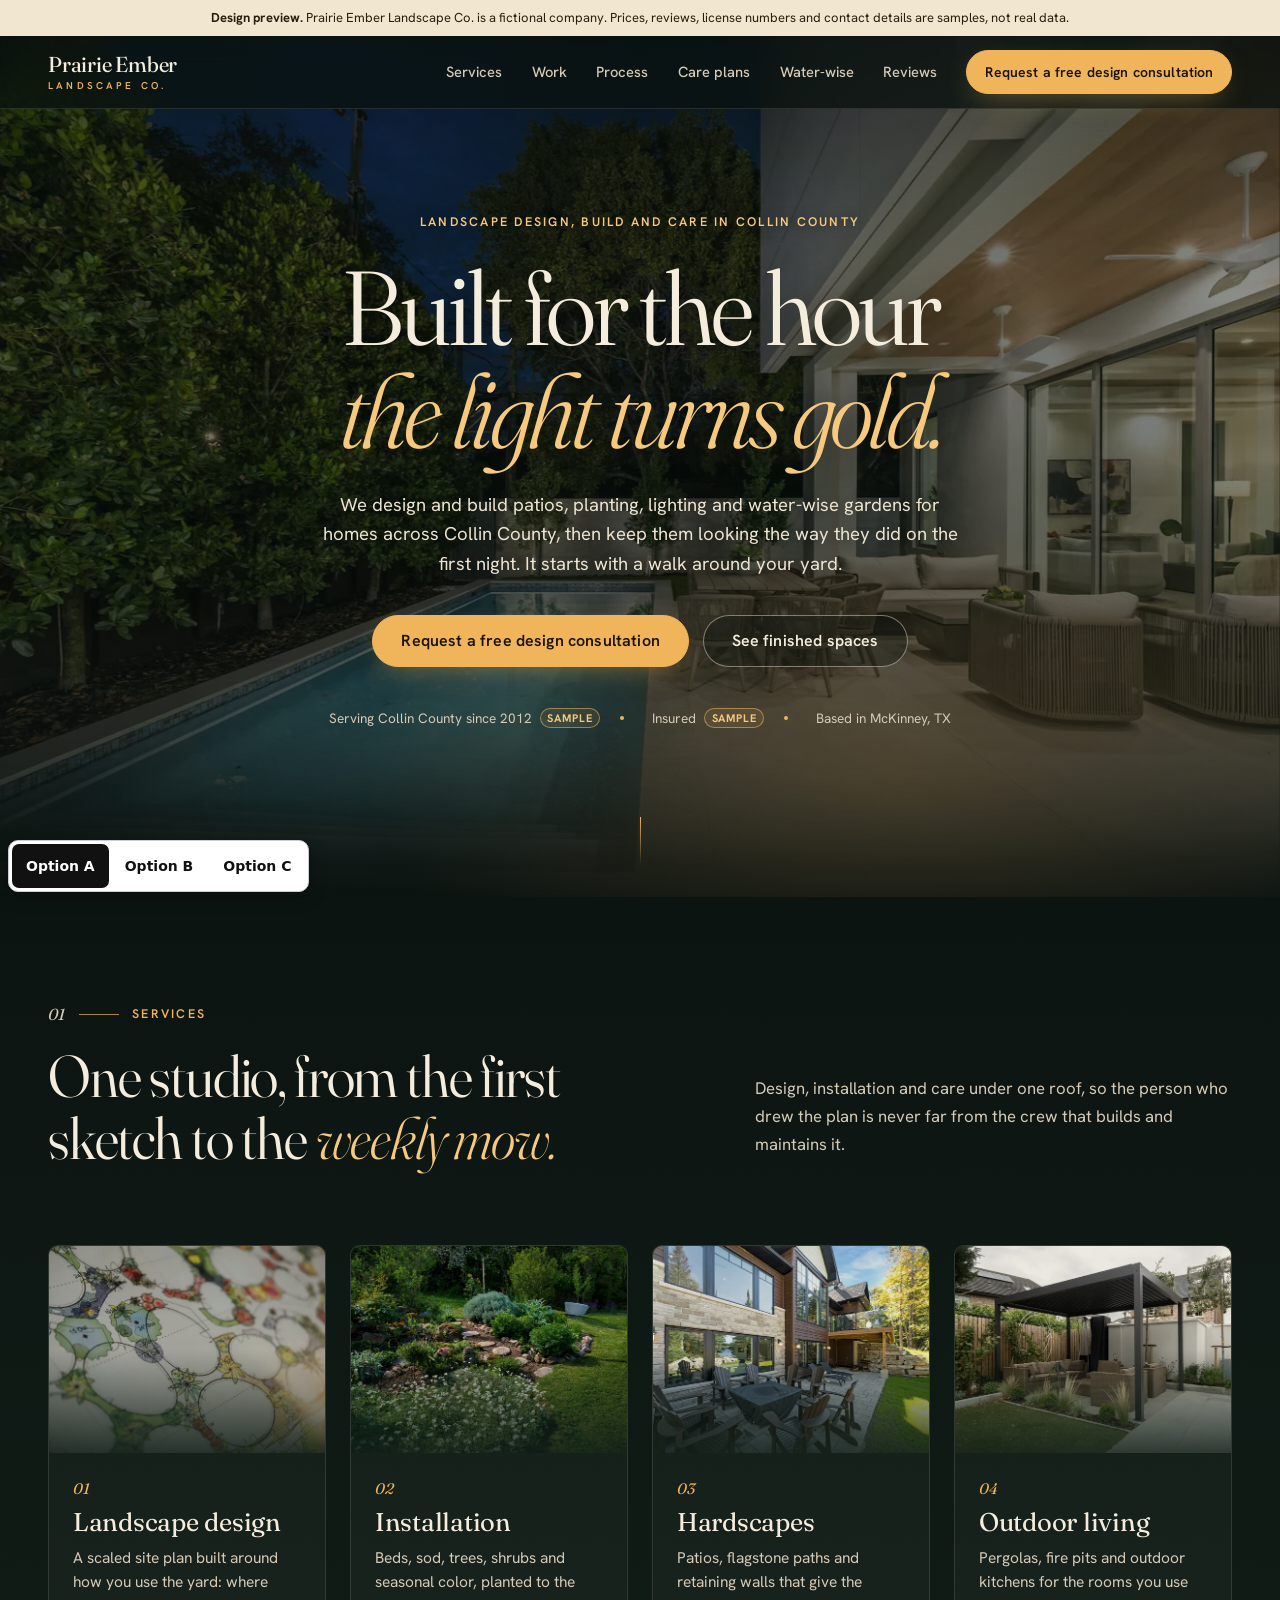
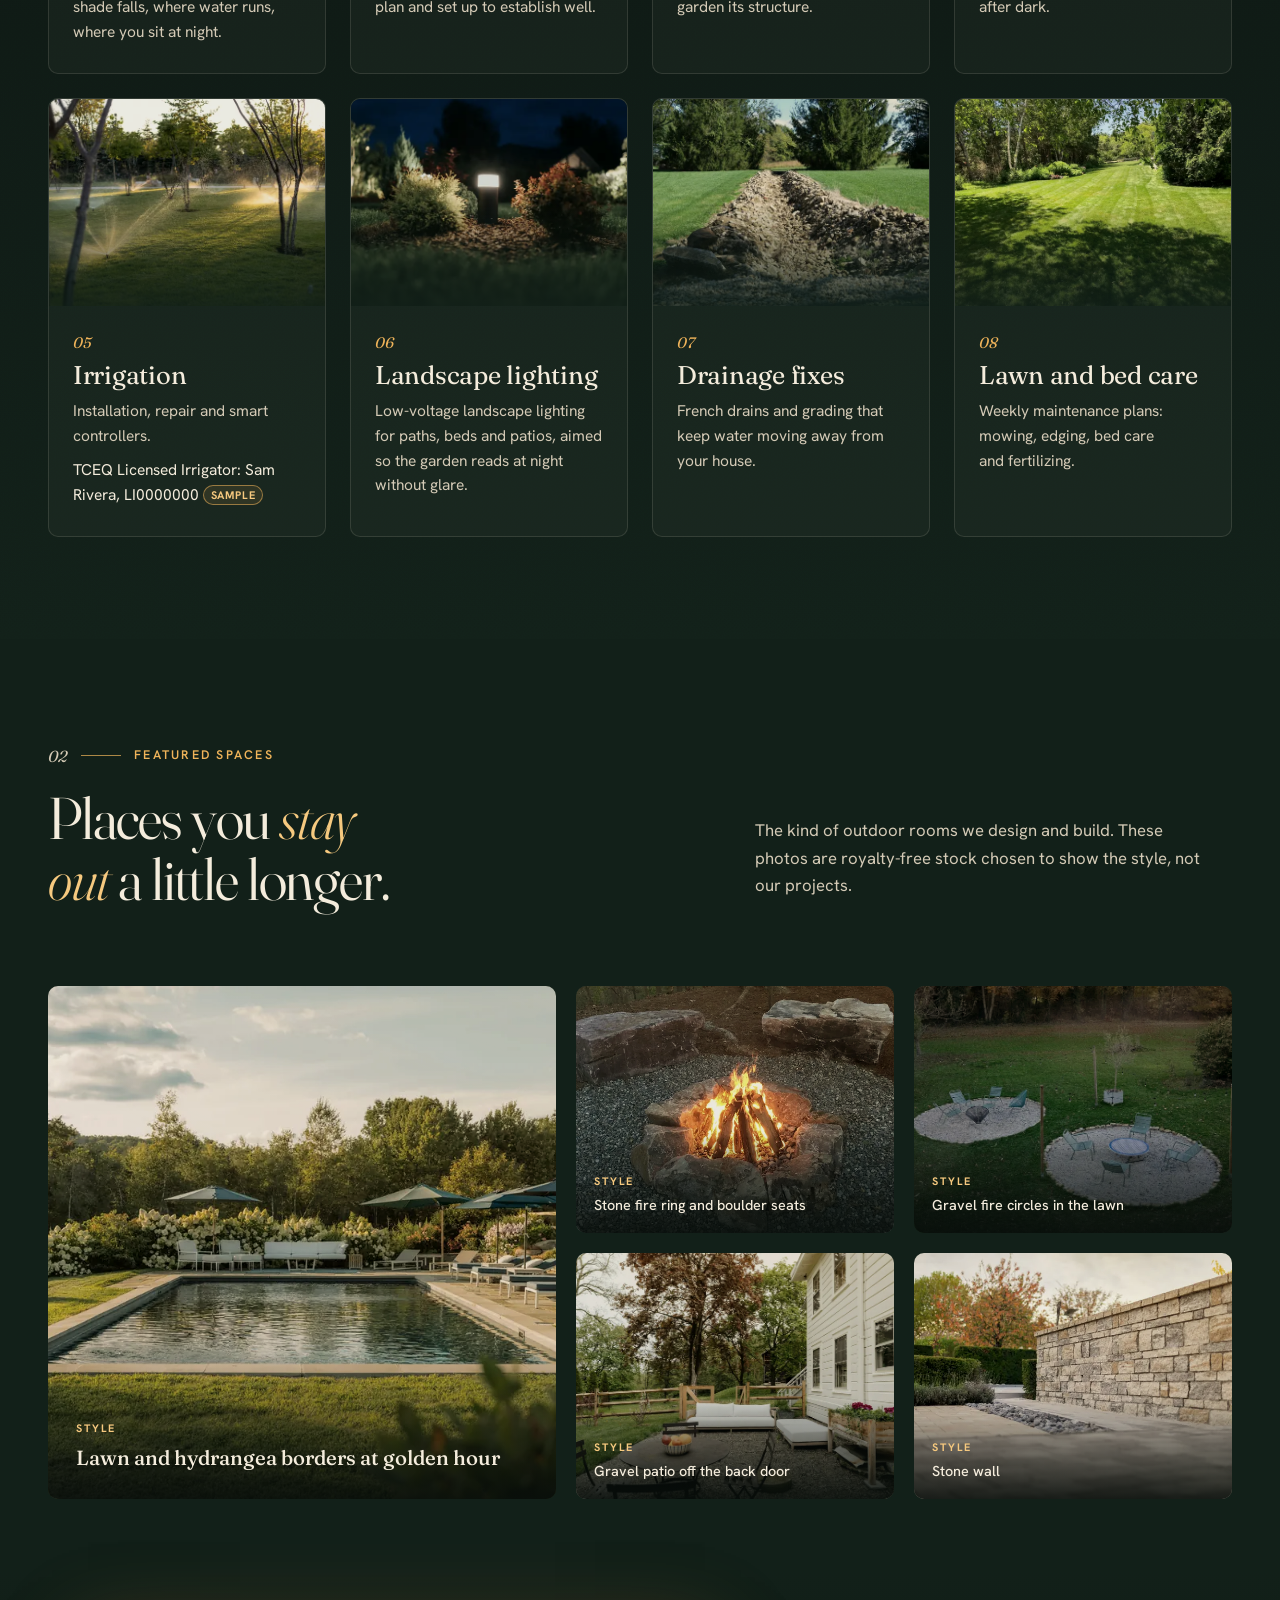
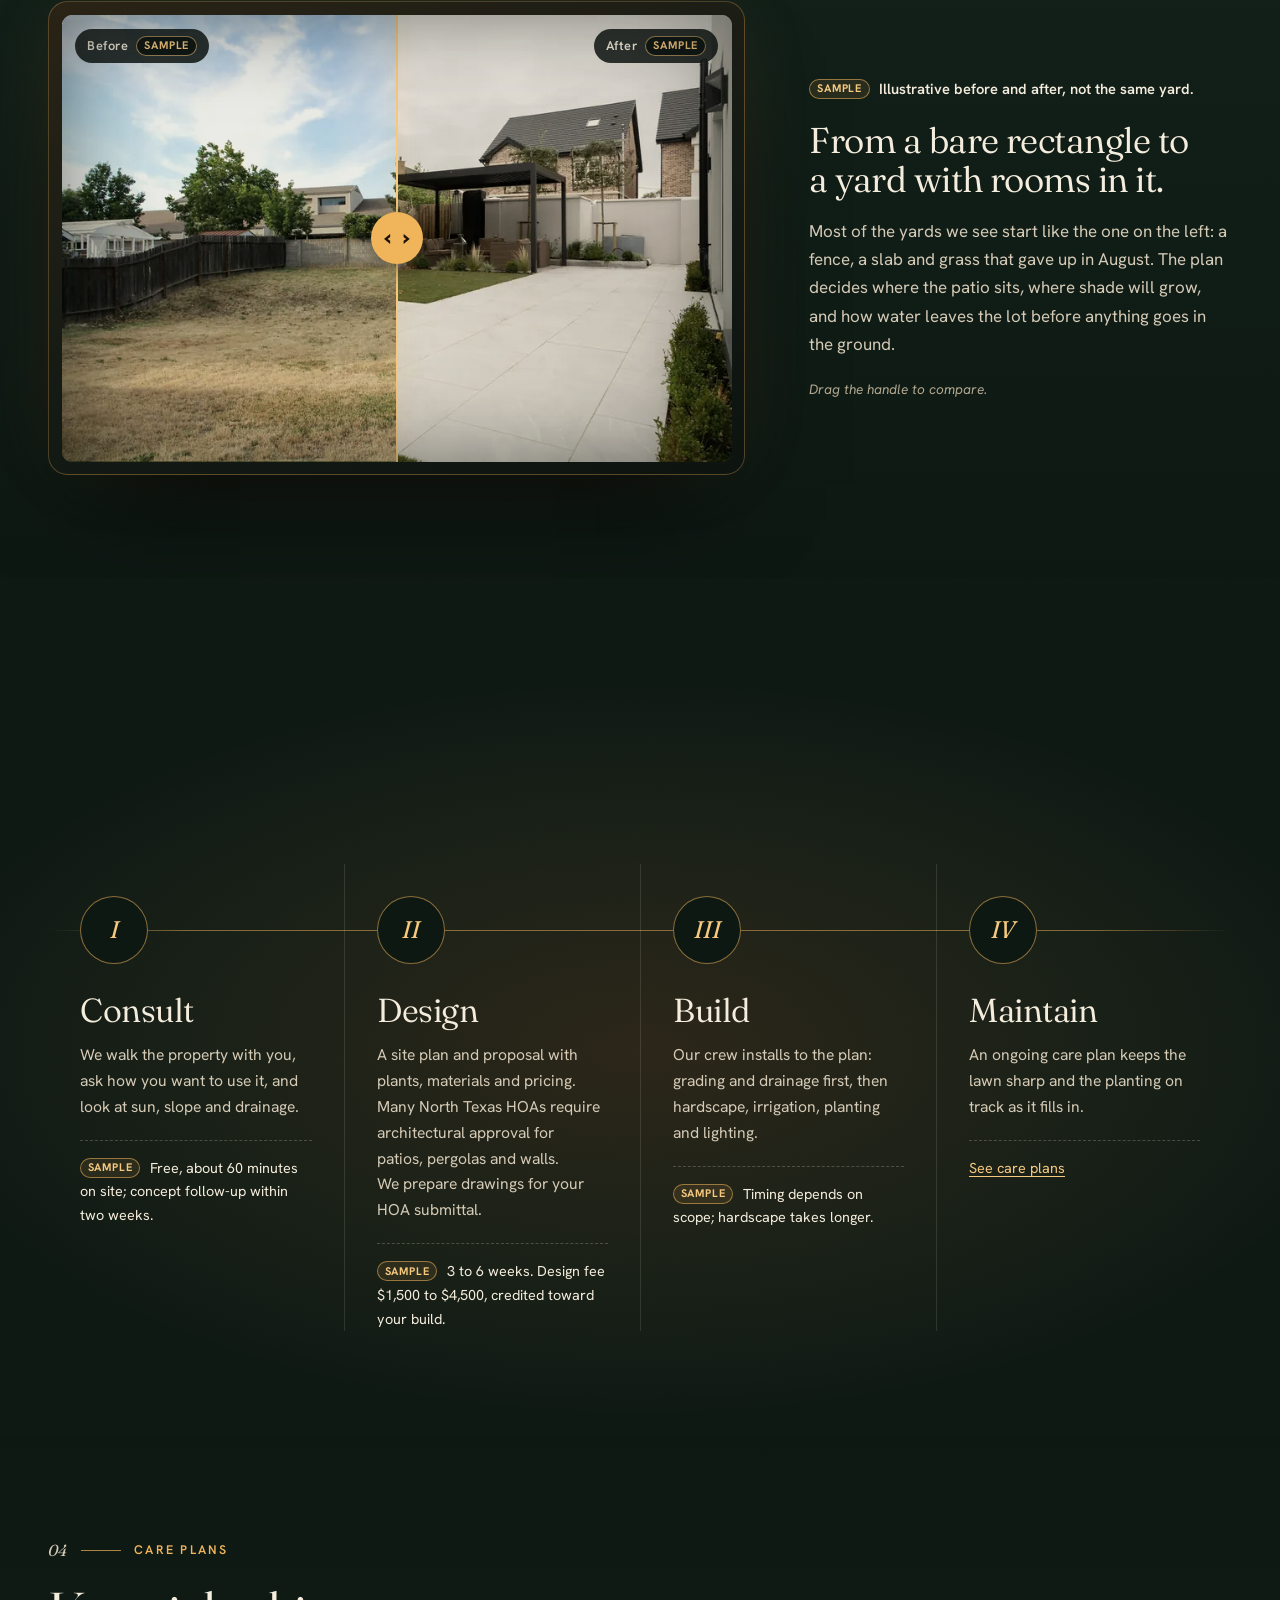
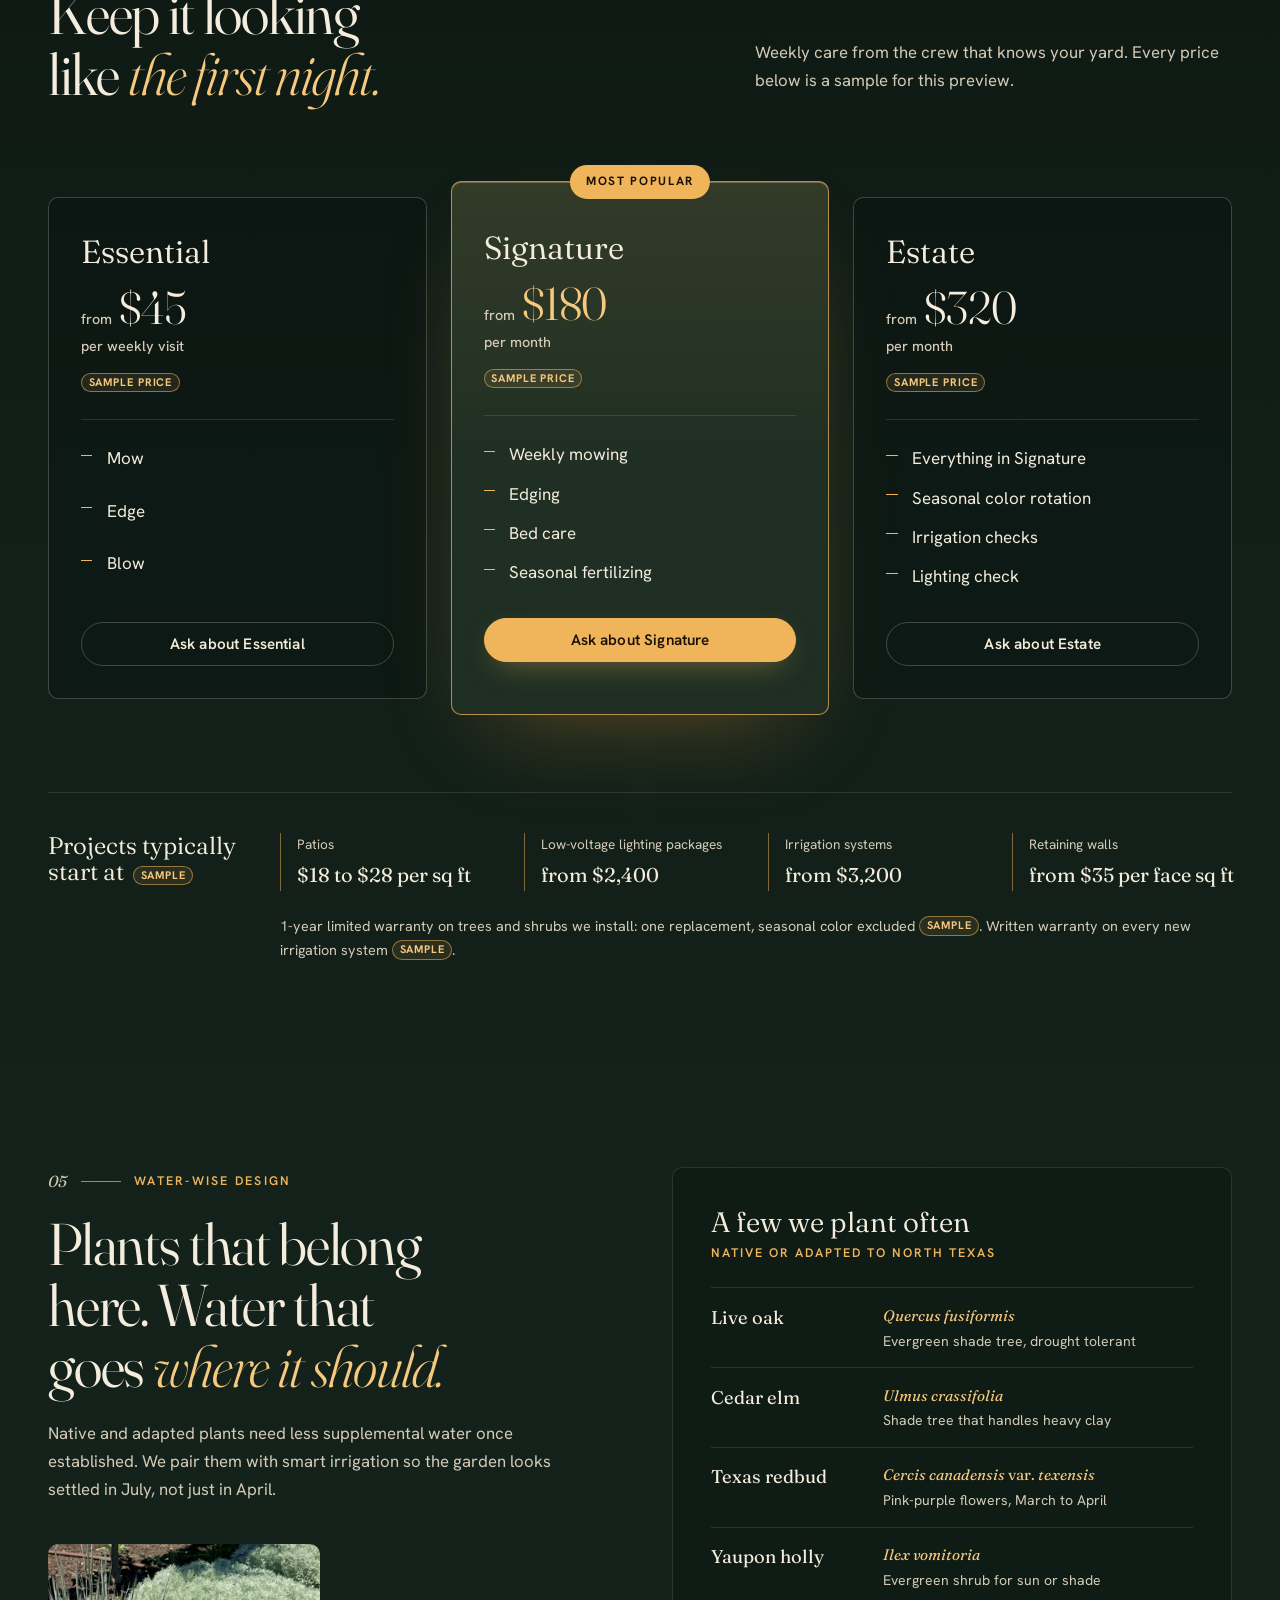
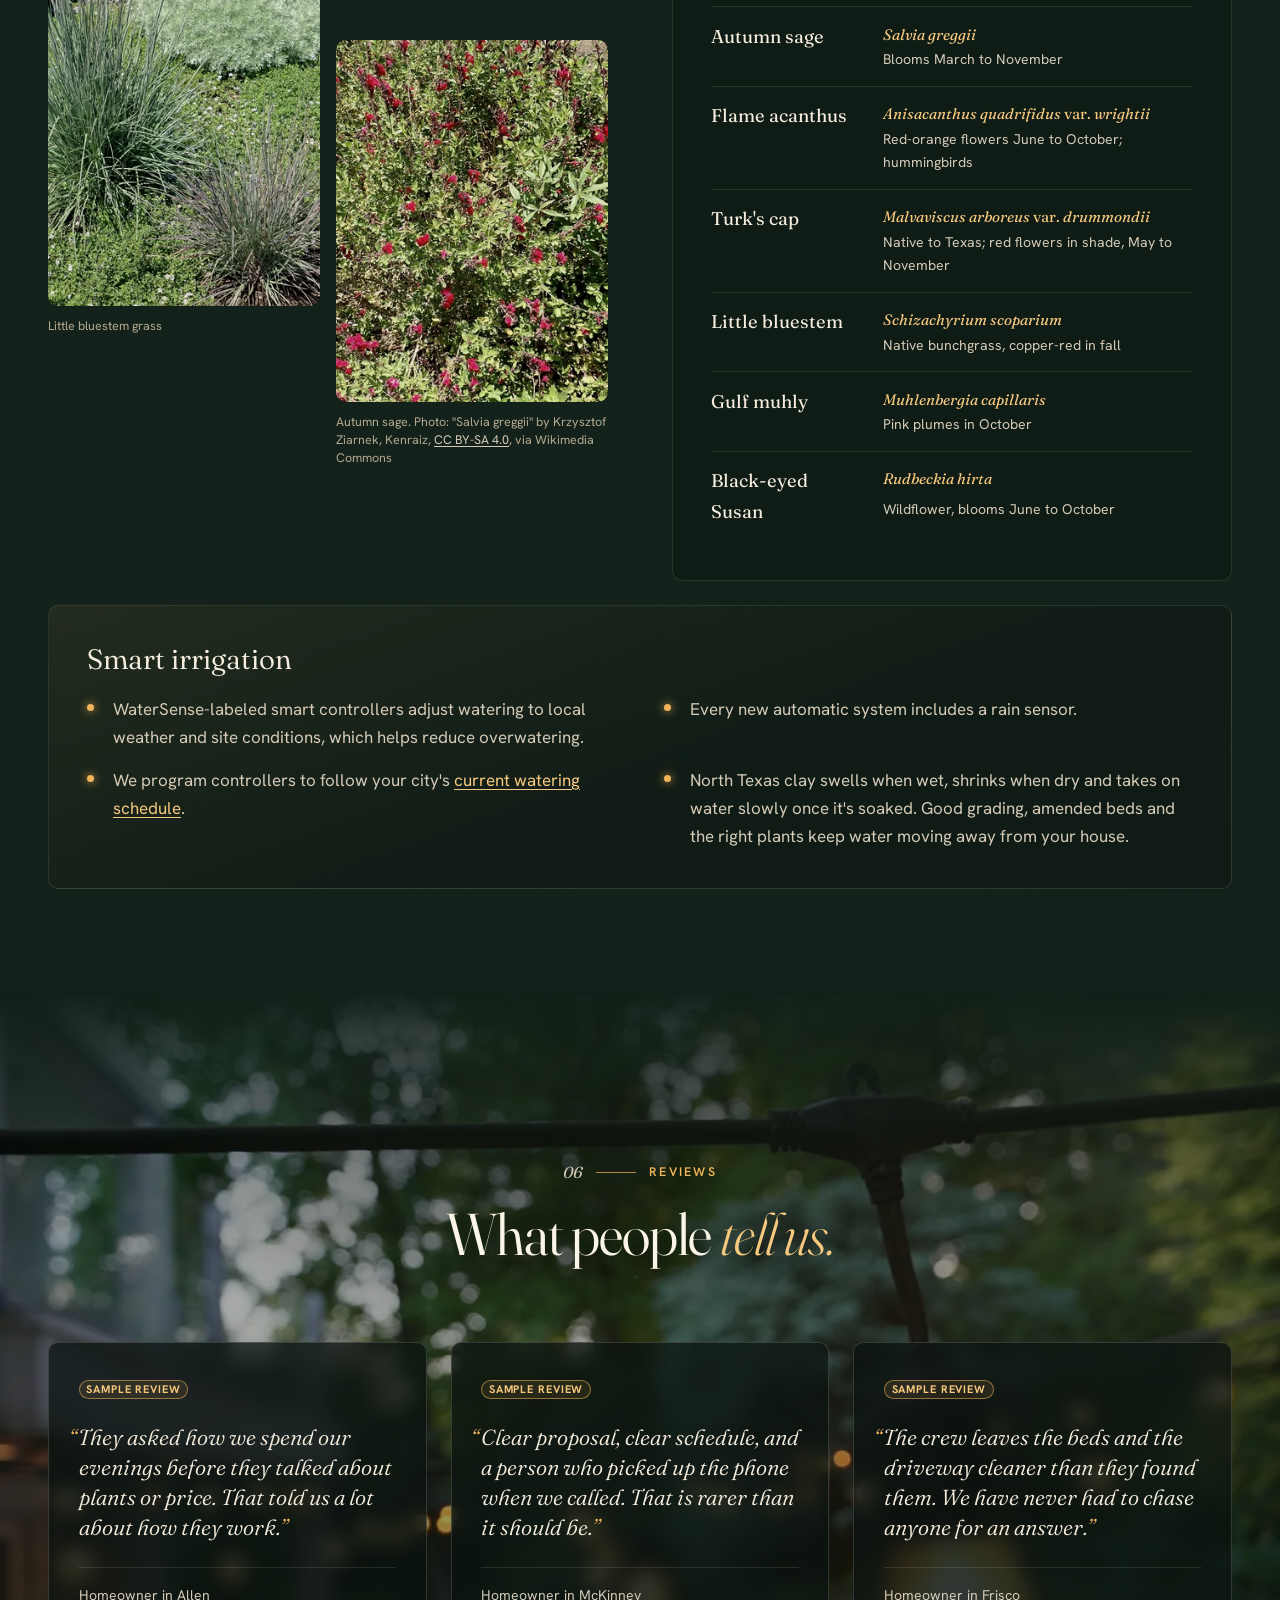
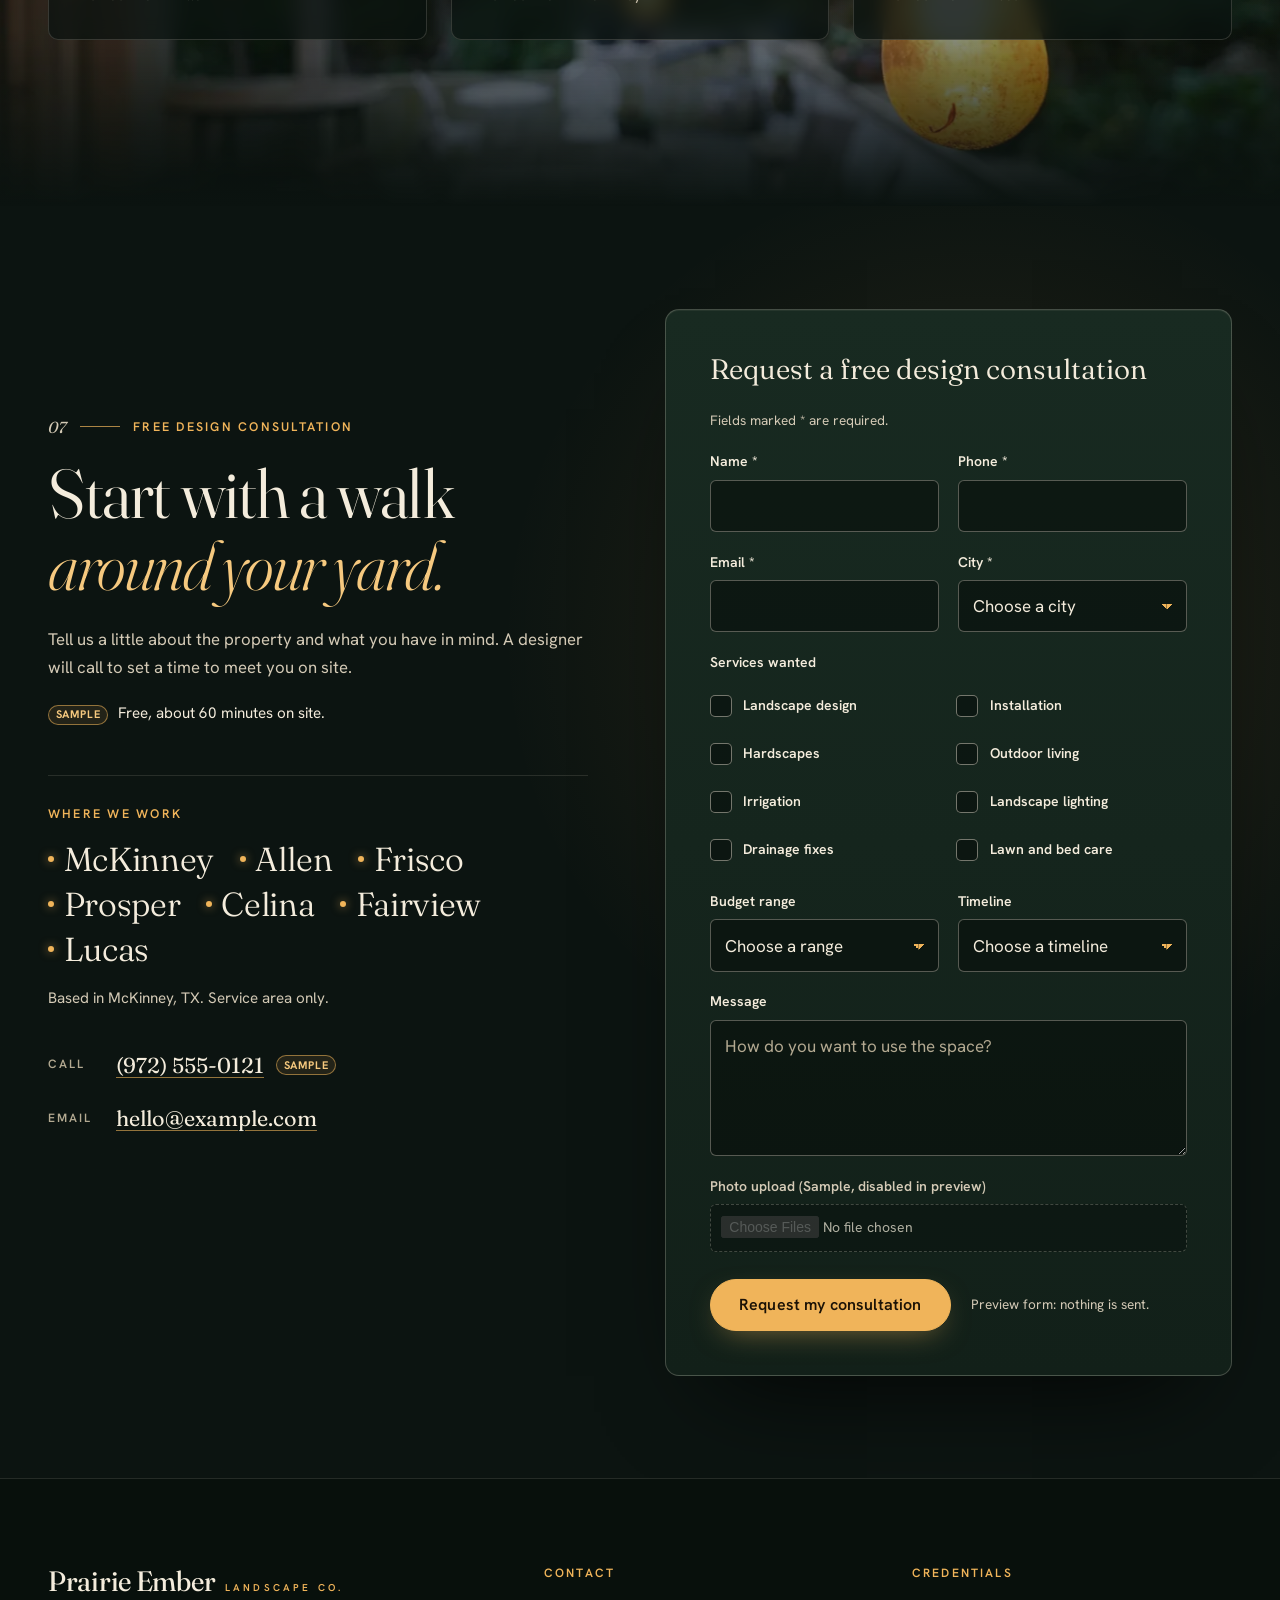
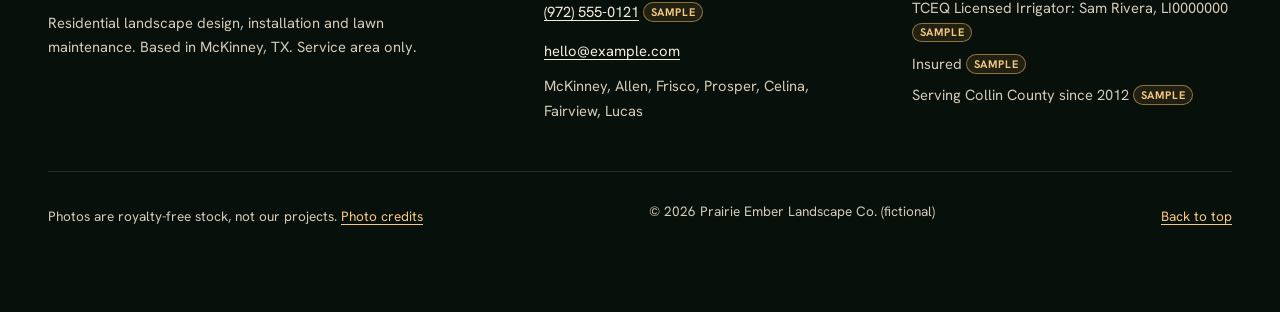
==== commit f32a07d4: "Apply design review round 1 fixes across the three options, credits and root page - Option A: warm p" ====
--- a/option-a/index.html
+++ b/option-a/index.html
@@ -198,7 +198,7 @@
 
     <!-- ============ 2. FEATURED WORK + BEFORE/AFTER ============ -->
     <section class="section work" id="work" aria-labelledby="work-title">
-      <div class="container container--wide">
+      <div class="container">
         <div class="section-head section-head--split reveal">
           <div>
             <p class="eyebrow"><span class="eyebrow__num">02</span> Featured spaces</p>
@@ -209,28 +209,29 @@
 
         <div class="gallery">
           <figure class="gallery__item gallery__item--feature reveal">
-            <img src="../assets/img/gallery-gravel-fire-circles-lawn-1400.webp" srcset="../assets/img/gallery-gravel-fire-circles-lawn-800.webp 800w, ../assets/img/gallery-gravel-fire-circles-lawn-1400.webp 1400w, ../assets/img/gallery-gravel-fire-circles-lawn-2000.webp 2000w" sizes="(min-width: 960px) 58vw, 92vw" width="1400" height="933" loading="lazy" alt="Two round gravel seating areas with fire bowls set into a large lawn">
-            <figcaption><span class="gallery__kicker">Style</span> Gravel fire circles in an open lawn</figcaption>
+            <img src="../assets/img/hero-pool-lawn-golden-hour-03-1600.webp" srcset="../assets/img/hero-pool-lawn-golden-hour-03-960.webp 960w, ../assets/img/hero-pool-lawn-golden-hour-03-1600.webp 1600w, ../assets/img/hero-pool-lawn-golden-hour-03-2400.webp 2400w" sizes="(min-width: 960px) 46vw, 92vw" width="1600" height="1067" loading="lazy" alt="Open lawn with white hydrangea borders, lounge seating and a stone-edged terrace in warm golden-hour light">
+            <figcaption><span class="gallery__kicker">Style</span> Lawn and hydrangea borders at golden hour</figcaption>
           </figure>
           <figure class="gallery__item reveal">
-            <img src="../assets/img/service-fire-pit-stone-ring-640.webp" srcset="../assets/img/service-fire-pit-stone-ring-640.webp 640w, ../assets/img/service-fire-pit-stone-ring-1200.webp 1200w" sizes="(min-width: 960px) 20vw, 92vw" width="640" height="480" loading="lazy" alt="Natural stone fire ring with a fire burning on a gravel pad with boulder seating">
+            <img src="../assets/img/service-fire-pit-stone-ring-640.webp" srcset="../assets/img/service-fire-pit-stone-ring-640.webp 640w, ../assets/img/service-fire-pit-stone-ring-1200.webp 1200w" sizes="(min-width: 960px) 20vw, 46vw" width="640" height="480" loading="lazy" alt="Natural stone fire ring with a fire burning on a gravel pad with boulder seating">
             <figcaption><span class="gallery__kicker">Style</span> Stone fire ring and boulder seats</figcaption>
           </figure>
           <figure class="gallery__item reveal">
-            <img src="../assets/img/gallery-backyard-pond-pavilion-800.webp" srcset="../assets/img/gallery-backyard-pond-pavilion-800.webp 800w, ../assets/img/gallery-backyard-pond-pavilion-1400.webp 1400w" sizes="(min-width: 960px) 20vw, 92vw" width="800" height="534" loading="lazy" alt="Backyard with a rock-edged pond, ornamental grasses and a wooden pavilion">
-            <figcaption><span class="gallery__kicker">Style</span> Pavilion, pond edge and grasses</figcaption>
+            <img src="../assets/img/gallery-gravel-fire-circles-lawn-800.webp" srcset="../assets/img/gallery-gravel-fire-circles-lawn-800.webp 800w, ../assets/img/gallery-gravel-fire-circles-lawn-1400.webp 1400w" sizes="(min-width: 960px) 20vw, 46vw" width="800" height="533" loading="lazy" alt="Two round gravel seating areas with fire bowls set into a large lawn">
+            <figcaption><span class="gallery__kicker">Style</span> Gravel fire circles in the lawn</figcaption>
           </figure>
           <figure class="gallery__item reveal">
-            <img src="../assets/img/gallery-gravel-patio-garden-800.webp" srcset="../assets/img/gallery-gravel-patio-garden-800.webp 800w, ../assets/img/gallery-gravel-patio-garden-1400.webp 1400w" sizes="(min-width: 960px) 20vw, 92vw" width="800" height="533" loading="lazy" alt="Gravel patio with a white outdoor sofa, bistro table and a wooden planter box beside a white farmhouse">
+            <img src="../assets/img/gallery-gravel-patio-garden-800.webp" srcset="../assets/img/gallery-gravel-patio-garden-800.webp 800w, ../assets/img/gallery-gravel-patio-garden-1400.webp 1400w" sizes="(min-width: 960px) 20vw, 46vw" width="800" height="533" loading="lazy" alt="Gravel patio with a white outdoor sofa, bistro table and a wooden planter box beside a white farmhouse">
             <figcaption><span class="gallery__kicker">Style</span> Gravel patio off the back door</figcaption>
           </figure>
           <figure class="gallery__item reveal">
-            <img src="../assets/img/service-retaining-wall-stone-640.webp" srcset="../assets/img/service-retaining-wall-stone-640.webp 640w, ../assets/img/service-retaining-wall-stone-1200.webp 1200w" sizes="(min-width: 960px) 20vw, 92vw" width="640" height="427" loading="lazy" alt="Tan stacked-stone garden wall beside a paver patio with a river-rock border">
+            <img src="../assets/img/service-retaining-wall-stone-640.webp" srcset="../assets/img/service-retaining-wall-stone-640.webp 640w, ../assets/img/service-retaining-wall-stone-1200.webp 1200w" sizes="(min-width: 960px) 20vw, 46vw" width="640" height="427" loading="lazy" alt="Tan stacked-stone garden wall beside a paver patio with a river-rock border">
             <figcaption><span class="gallery__kicker">Style</span> Stone wall</figcaption>
           </figure>
         </div>
 
         <div class="ba-wrap reveal">
+          <div class="ba-frame">
           <div class="ba" data-ba>
             <figure class="ba__pane ba__pane--before">
               <img src="../assets/img/before-sample-bare-yard-1400.webp" srcset="../assets/img/before-sample-bare-yard-800.webp 800w, ../assets/img/before-sample-bare-yard-1400.webp 1400w, ../assets/img/before-sample-bare-yard-2000.webp 2000w" sizes="(min-width: 960px) 60vw, 92vw" width="1400" height="933" loading="lazy" alt="Before (sample): bare fenced backyard with patchy dry grass">
@@ -243,6 +244,7 @@
             <span class="ba__handle" aria-hidden="true"><span class="ba__knob"></span></span>
             <label class="visually-hidden" for="ba-range">Before and after comparison: drag to reveal more of the before or after photo</label>
             <input class="ba__range" id="ba-range" type="range" min="0" max="100" value="50" step="1">
+          </div>
           </div>
           <div class="ba-copy">
             <p class="ba-note"><span class="tag">Sample</span> Illustrative before and after, not the same yard.</p>
@@ -401,18 +403,16 @@
                 <li><span class="plants__name">Black-eyed Susan</span><i lang="la">Rudbeckia hirta</i><span class="plants__note">Wildflower, blooms June to October</span></li>
               </ul>
             </div>
-
-            <div class="irrigation reveal">
-              <h3 class="irrigation__title">Smart irrigation</h3>
-              <ul class="irrigation__list">
-                <li>WaterSense-labeled smart controllers adjust watering to local weather and site conditions, which helps reduce overwatering.</li>
-                <li>Every new automatic system includes a rain sensor.</li>
-                <li>We program controllers to follow your city's <a href="https://www.mckinneytexas.org/511/Outdoor-Water-Use" rel="noopener">current watering schedule</a>.</li>
-                <li>North Texas clay swells when wet, shrinks when dry and takes on water slowly once it's soaked. Good grading, amended beds and the right plants keep water moving away from your house.</li>
-              </ul>
-              <!-- PLACEHOLDER: confirm irrigator name and TCEQ LI license number -->
-              <p class="license license--panel">TCEQ Licensed Irrigator: Sam Rivera, LI0000000 <span class="tag">Sample</span></p>
-            </div>
+          </div>
+
+          <div class="irrigation reveal">
+            <h3 class="irrigation__title">Smart irrigation</h3>
+            <ul class="irrigation__list">
+              <li>WaterSense-labeled smart controllers adjust watering to local weather and site conditions, which helps reduce overwatering.</li>
+              <li>Every new automatic system includes a rain sensor.</li>
+              <li>We program controllers to follow your city's <a href="https://www.mckinneytexas.org/511/Outdoor-Water-Use" rel="noopener">current watering schedule</a>.</li>
+              <li>North Texas clay swells when wet, shrinks when dry and takes on water slowly once it's soaked. Good grading, amended beds and the right plants keep water moving away from your house.</li>
+            </ul>
           </div>
         </div>
       </div>
@@ -460,7 +460,7 @@
             <h2 class="section-title section-title--xl" id="consult-title">Start with a walk <em>around your yard.</em></h2>
             <p class="section-lede">Tell us a little about the property and what you have in mind. A designer will call to set a time to meet you on site.</p>
             <!-- PLACEHOLDER: confirm consultation terms -->
-            <p class="consult__terms"><span class="tag">Sample</span> Free, about 60 minutes on site; concept follow-up within two weeks.</p>
+            <p class="consult__terms"><span class="tag">Sample</span> Free, about 60 minutes on site.</p>
 
             <div class="area">
               <h3 class="area__title">Where we work</h3>
--- a/option-a/styles.css
+++ b/option-a/styles.css
@@ -33,7 +33,7 @@
   --font-body: "Hanken Grotesk", "Helvetica Neue", Arial, system-ui, sans-serif;
 
   --max: 78rem;
-  --max-wide: 90rem;
+  --max-wide: 78rem; /* aligned with --max so every section shares one left edge */
   --gutter: clamp(1.25rem, 4vw, 3rem);
   --section-y: clamp(4.5rem, 8vw, 7.5rem);
 
@@ -219,7 +219,7 @@
     .site-header { background: rgb(11 19 16 / 0.97); }
   }
   .site-header__inner {
-    width: min(100% - 2 * var(--gutter), var(--max-wide)); margin-inline: auto;
+    width: min(100% - 2 * var(--gutter), var(--max)); margin-inline: auto;
     min-height: var(--header-h);
     display: flex; align-items: center; gap: 1rem;
   }
@@ -439,8 +439,12 @@
     content: ""; position: absolute; inset: 0;
     background: linear-gradient(180deg, transparent 50%, rgb(18 32 25 / 0.85) 100%);
   }
-  .service__img img { width: 100%; height: 100%; object-fit: cover; transition: transform 1.2s var(--ease-out), filter 0.8s; filter: saturate(0.92); }
-  .service:hover .service__img img { transform: scale(1.05); filter: saturate(1.05); }
+  /* Shared golden-hour grade so daylight stock sits inside the dusk palette */
+  .service__img img, .gallery__item img, .ba__pane img, .water__photo img {
+    filter: saturate(0.88) sepia(0.14) brightness(0.9) contrast(1.04);
+  }
+  .service__img img { width: 100%; height: 100%; object-fit: cover; transition: transform 1.2s var(--ease-out), filter 0.8s; }
+  .service:hover .service__img img { transform: scale(1.05); filter: saturate(1) sepia(0.06) brightness(0.98) contrast(1.04); }
   .service__body { padding: 1.35rem 1.5rem 1.75rem; flex: 1; }
   .service__num { font-family: var(--font-display); font-style: italic; font-size: 0.95rem; color: var(--amber); }
   .service h3 { margin-top: 0.35rem; font-size: 1.6rem; font-weight: 400; letter-spacing: -0.01em; }
@@ -461,7 +465,11 @@
   .gallery { display: grid; gap: 0.75rem; grid-template-columns: repeat(2, 1fr); }
   .gallery__item--feature { grid-column: 1 / -1; }
   @media (max-width: 639px) {
-    .gallery__item:not(.gallery__item--feature) figcaption { padding: 2rem 0.7rem 0.6rem; font-size: 0.8rem; line-height: 1.3; }
+    /* small tiles: caption sits below the photo instead of covering it */
+    .gallery__item:not(.gallery__item--feature) { aspect-ratio: auto; background: none; overflow: visible; border-radius: 0; }
+    .gallery__item:not(.gallery__item--feature) img { aspect-ratio: 4 / 3; height: auto; border-radius: var(--radius-lg); }
+    .gallery__item:not(.gallery__item--feature)::after { display: none; }
+    .gallery__item:not(.gallery__item--feature) figcaption { position: static; padding: 0.5rem 0.1rem 0.25rem; background: none; font-size: 0.82rem; line-height: 1.35; color: var(--cream-2); }
     .gallery__item:not(.gallery__item--feature) .gallery__kicker { display: none; }
   }
   @media (min-width: 640px) { .gallery { gap: 1rem; } }
@@ -478,6 +486,12 @@
     .gallery__item--feature { aspect-ratio: auto; }
   }
   .gallery__item img { width: 100%; height: 100%; object-fit: cover; transition: transform 1.6s var(--ease-out); }
+  .gallery__item::after {
+    /* warm low-sun wash from the top corner */
+    content: ""; position: absolute; inset: 0; pointer-events: none; mix-blend-mode: soft-light;
+    background: linear-gradient(200deg, rgb(240 170 80 / 0.35), transparent 55%);
+  }
+  .gallery__item figcaption { z-index: 1; }
   .gallery__item:hover img { transform: scale(1.04); }
   .gallery__item figcaption {
     position: absolute; inset: auto 0 0 0;
@@ -517,7 +531,18 @@
   .ba__handle, .ba__range { display: none; }
 
   /* JS: overlay slider */
-  .js .ba { display: block; aspect-ratio: 3 / 2; border-radius: var(--radius-lg); overflow: hidden; --pos: 50%; box-shadow: 0 40px 80px -40px rgb(0 0 0 / 0.8); }
+  .ba-frame {
+    padding: clamp(0.5rem, 1vw, 0.85rem);
+    border-radius: calc(var(--radius-lg) + 0.6rem);
+    background: linear-gradient(160deg, #2a2316, #141a14 55%, #0d130f);
+    border: 1px solid rgb(240 180 90 / 0.28);
+    box-shadow: 0 50px 100px -40px rgb(0 0 0 / 0.9), 0 0 80px -30px rgb(240 160 70 / 0.25);
+  }
+  .js .ba { display: block; aspect-ratio: 3 / 2; border-radius: var(--radius-lg); overflow: hidden; --pos: 50%; }
+  .js .ba::after {
+    content: ""; position: absolute; inset: 0; z-index: 3; pointer-events: none; border-radius: inherit;
+    box-shadow: inset 0 0 90px rgb(8 14 11 / 0.55);
+  }
   .js .ba__pane { position: absolute; inset: 0; border-radius: 0; aspect-ratio: auto; }
   .js .ba__pane--before { z-index: 2; clip-path: inset(0 calc(100% - var(--pos)) 0 0); }
   .js .ba__pane--after { z-index: 1; }
@@ -595,7 +620,7 @@
   /* ===== Plans ===== */
   .plans { background: linear-gradient(180deg, var(--ink-2), var(--forest) 60%, var(--forest)); }
   .tiers { display: grid; gap: 1.25rem; align-items: stretch; }
-  @media (min-width: 900px) { .tiers { grid-template-columns: repeat(3, 1fr); gap: 1.5rem; align-items: center; } }
+  @media (min-width: 900px) { .tiers { grid-template-columns: repeat(3, 1fr); gap: 1.5rem; align-items: stretch; padding-block: 1rem; } }
   .tier {
     position: relative; display: flex; flex-direction: column;
     padding: 2.25rem 2rem 2rem;
@@ -607,7 +632,7 @@
     border-color: rgb(240 180 90 / 0.7);
     box-shadow: 0 40px 90px -40px rgb(240 160 70 / 0.35), inset 0 1px 0 rgb(246 201 127 / 0.35);
   }
-  @media (min-width: 900px) { .tier--featured { padding-block: 3rem 2.5rem; } }
+  @media (min-width: 900px) { .tier--featured { margin-block: -1rem; padding-block: 3rem 3.25rem; } }
   .tier__badge {
     position: absolute; top: 0; left: 50%; transform: translate(-50%, -50%);
     padding: 0.45rem 1rem; border-radius: 999px;
@@ -635,25 +660,28 @@
     margin-top: clamp(3rem, 6vw, 5rem); padding-top: 2.5rem; border-top: 1px solid var(--line);
     display: grid; gap: 1.5rem;
   }
-  @media (min-width: 1000px) { .starts { grid-template-columns: 13rem 1fr; column-gap: 3rem; } }
+  @media (min-width: 1000px) { .starts { grid-template-columns: 12rem 1fr; column-gap: 2.5rem; } }
   .starts__title { font-size: 1.5rem; font-weight: 350; }
   .starts__title .tag { margin-left: 0.25rem; }
-  .starts__list { display: grid; gap: 1rem 2rem; grid-template-columns: repeat(auto-fit, minmax(12rem, 1fr)); }
+  .starts__list { display: grid; gap: 1rem 1.5rem; grid-template-columns: repeat(auto-fit, minmax(12.5rem, 1fr)); }
   .starts__list div { border-left: 1px solid rgb(240 180 90 / 0.5); padding-left: 1rem; }
   .starts__list dt { font-size: 0.85rem; color: var(--cream-2); }
-  .starts__list dd { font-family: var(--font-display); font-size: 1.35rem; margin-top: 0.15rem; }
+  .starts__list dd { font-family: var(--font-display); font-size: 1.25rem; margin-top: 0.15rem; white-space: nowrap; }
   .starts__note { grid-column: 1 / -1; font-size: 0.9rem; color: var(--cream-2); }
   @media (min-width: 1000px) { .starts__note { grid-column: 2; } }
 
   /* ===== Water-wise ===== */
   .water { background: var(--forest); }
   .water__grid { display: grid; gap: clamp(3rem, 6vw, 5rem); }
-  @media (min-width: 1000px) { .water__grid { grid-template-columns: 1fr 1fr; align-items: start; } }
-  @media (min-width: 1000px) { .water__intro { position: sticky; top: calc(var(--header-h) + 2rem); } }
+  @media (min-width: 1000px) {
+    .water__grid { grid-template-columns: 1fr 1fr; align-items: start; column-gap: clamp(3rem, 5vw, 5rem); row-gap: 1.5rem; }
+    .water__grid > .irrigation { grid-column: 1 / -1; }
+  }
   .water__intro .section-lede { margin-top: 1.5rem; }
   .water__photos { margin-top: 2.5rem; display: grid; grid-template-columns: 1fr 1fr; gap: 1rem; align-items: start; }
-  .water__photo img { border-radius: var(--radius-lg); aspect-ratio: 4 / 5; width: 100%; object-fit: cover; }
+  .water__photo img { border-radius: var(--radius-lg); aspect-ratio: 3 / 4; width: 100%; object-fit: cover; }
   .water__photo--b { margin-top: 3rem; }
+  @media (min-width: 1000px) { .water__photo--b { margin-top: 6rem; } }
   .water__photo figcaption { margin-top: 0.65rem; font-size: 0.78rem; line-height: 1.45; color: var(--cream-3); }
   .water__photo figcaption a { color: var(--cream-2); }
 
@@ -662,7 +690,7 @@
     border: 1px solid var(--line); border-radius: var(--radius-lg);
     background: rgb(11 19 16 / 0.42);
   }
-  .irrigation { margin-top: 1.5rem; background: linear-gradient(160deg, rgb(240 180 90 / 0.07), rgb(11 19 16 / 0.42) 60%); }
+  .irrigation { background: linear-gradient(160deg, rgb(240 180 90 / 0.07), rgb(11 19 16 / 0.42) 60%); }
   .plants__title, .irrigation__title { font-size: 1.75rem; font-weight: 350; }
   .plants__sub { margin-top: 0.35rem; font-size: 0.78rem; font-weight: 600; letter-spacing: 0.16em; text-transform: uppercase; color: var(--amber); }
   .plants__list { margin-top: 1.5rem; }
@@ -678,7 +706,8 @@
   .plants__bot { font-family: var(--font-display); font-size: 0.95rem; color: var(--amber-hi); }
   .plants__list i { font-family: var(--font-display); font-size: 0.95rem; color: var(--amber-hi); }
   .plants__note { font-size: 0.88rem; color: var(--cream-2); }
-  .irrigation__list { margin-top: 1.25rem; display: grid; gap: 0.9rem; }
+  .irrigation__list { margin-top: 1.25rem; display: grid; gap: 0.9rem 3rem; }
+  @media (min-width: 900px) { .irrigation__list { grid-template-columns: 1fr 1fr; } }
   .irrigation__list li { position: relative; padding-left: 1.6rem; color: var(--cream-2); }
   .irrigation__list li::before { content: ""; position: absolute; left: 0; top: 0.55em; width: 7px; height: 7px; border-radius: 50%; background: var(--amber); box-shadow: 0 0 10px var(--amber); }
 
@@ -692,17 +721,20 @@
   .reviews__scrim {
     position: absolute; inset: 0; z-index: -1;
     background:
-      linear-gradient(180deg, var(--forest) 0%, rgb(11 19 16 / 0.5) 22%, rgb(11 19 16 / 0.62) 78%, var(--ink) 100%),
+      radial-gradient(ellipse 50% 22% at 50% 20%, rgb(11 19 16 / 0.55), transparent 100%),
+      linear-gradient(180deg, var(--forest) 0%, rgb(11 19 16 / 0.32) 22%, rgb(11 19 16 / 0.45) 78%, var(--ink) 100%),
       radial-gradient(ellipse at 70% 30%, rgb(240 160 70 / 0.12), transparent 60%);
   }
   .reviews__inner { position: relative; }
+  .reviews .section-head { text-shadow: 0 2px 24px rgb(0 0 0 / 0.7); }
+  .reviews .section-title { color: #fbf5e8; }
   .quotes { display: grid; gap: 1.25rem; }
   @media (min-width: 900px) { .quotes { grid-template-columns: repeat(3, 1fr); gap: 1.5rem; } }
   .quote {
     display: flex; flex-direction: column;
     padding: 2rem 1.85rem;
     border: 1px solid rgb(244 236 220 / 0.16); border-radius: var(--radius-lg);
-    background: rgb(11 19 16 / 0.6);
+    background: rgb(11 19 16 / 0.72);
     -webkit-backdrop-filter: blur(10px);
     backdrop-filter: blur(10px);
   }
@@ -846,3 +878,11 @@
   .site-header, .hero__cue, .preview-bar { position: static; }
   .hero__media, .reviews__media { display: none; }
 }
+
+/* Switcher side effect: the library switcher pads every direct child of <body> that is the last of its
+   tag type (meant for the footer). These higher-specificity rules restore this page's own
+   padding on everything except the footer. Remove with the switcher at launch. */
+.skip-link.skip-link { padding-bottom: 0.75rem; }
+.preview-bar.preview-bar { padding-bottom: 0.55rem; }
+.site-header.site-header { padding-bottom: 0; }
+body > main:not(#_) { padding-bottom: 0; }
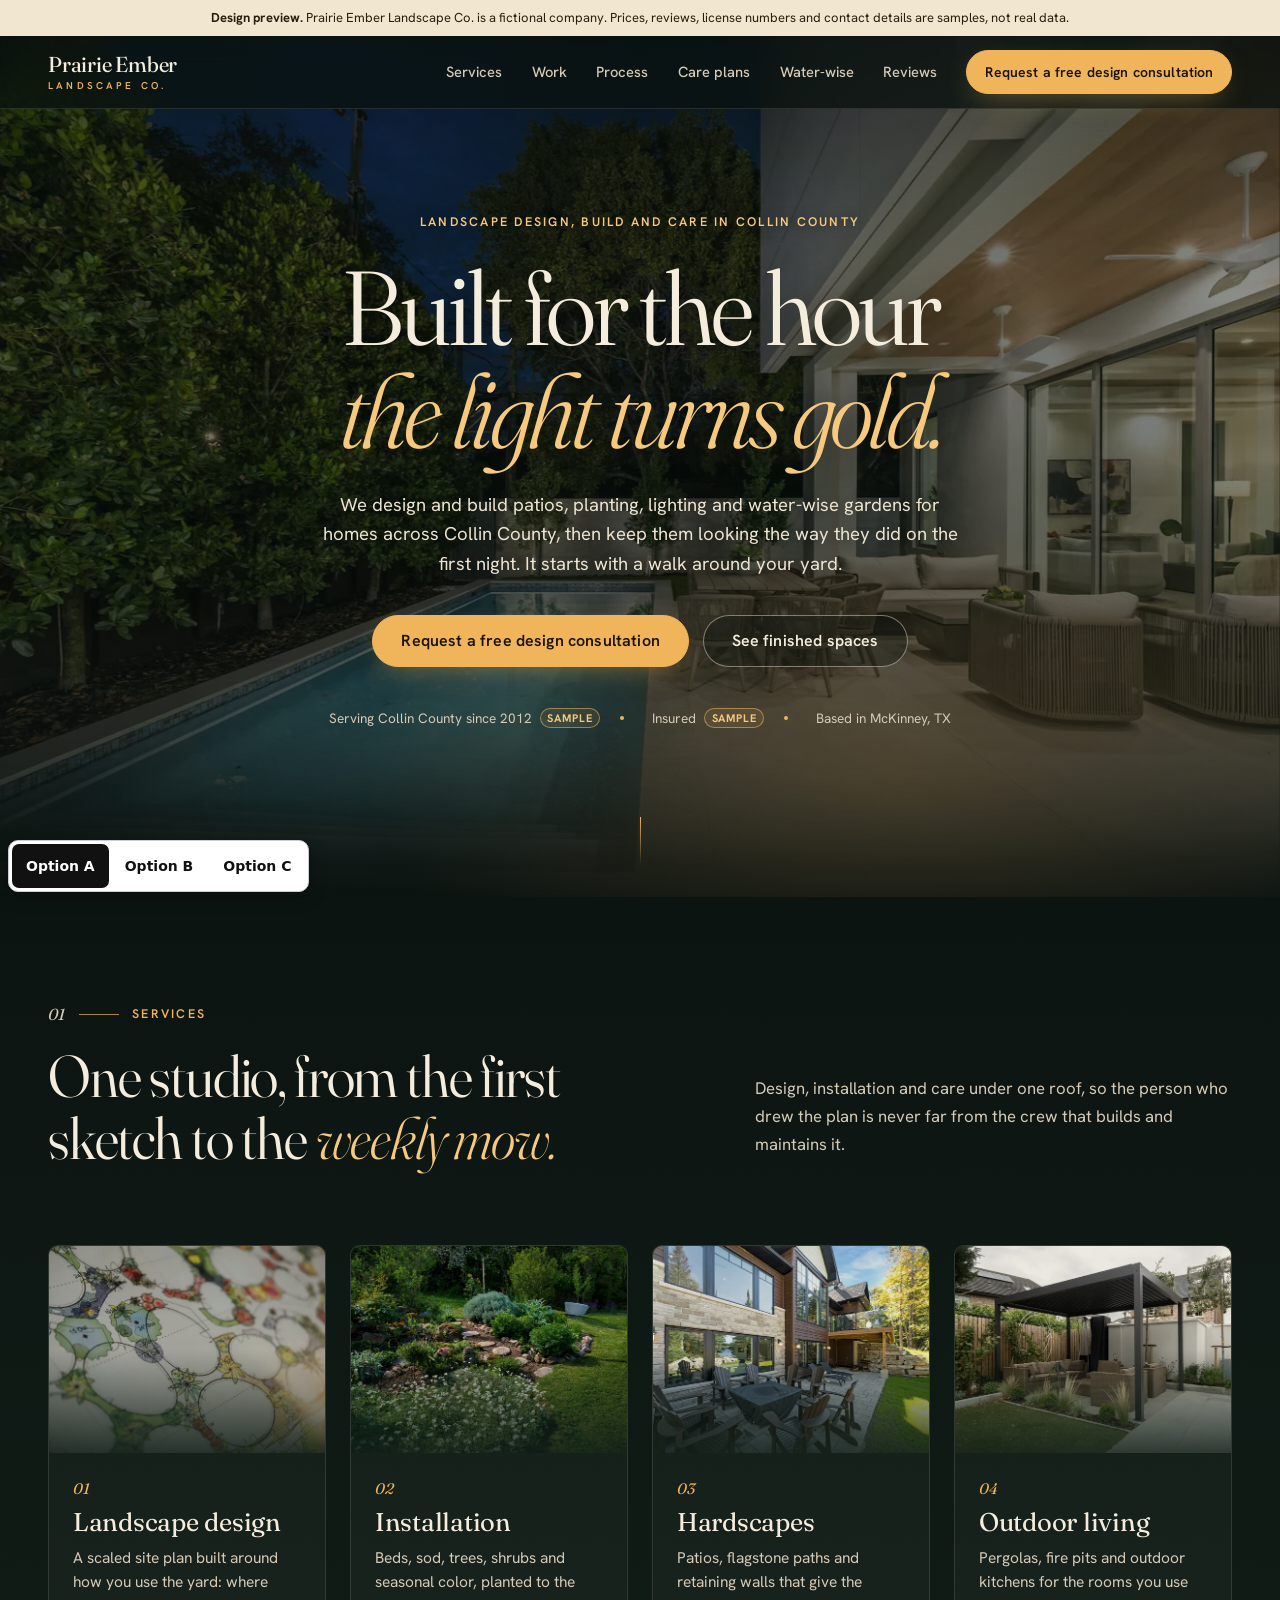
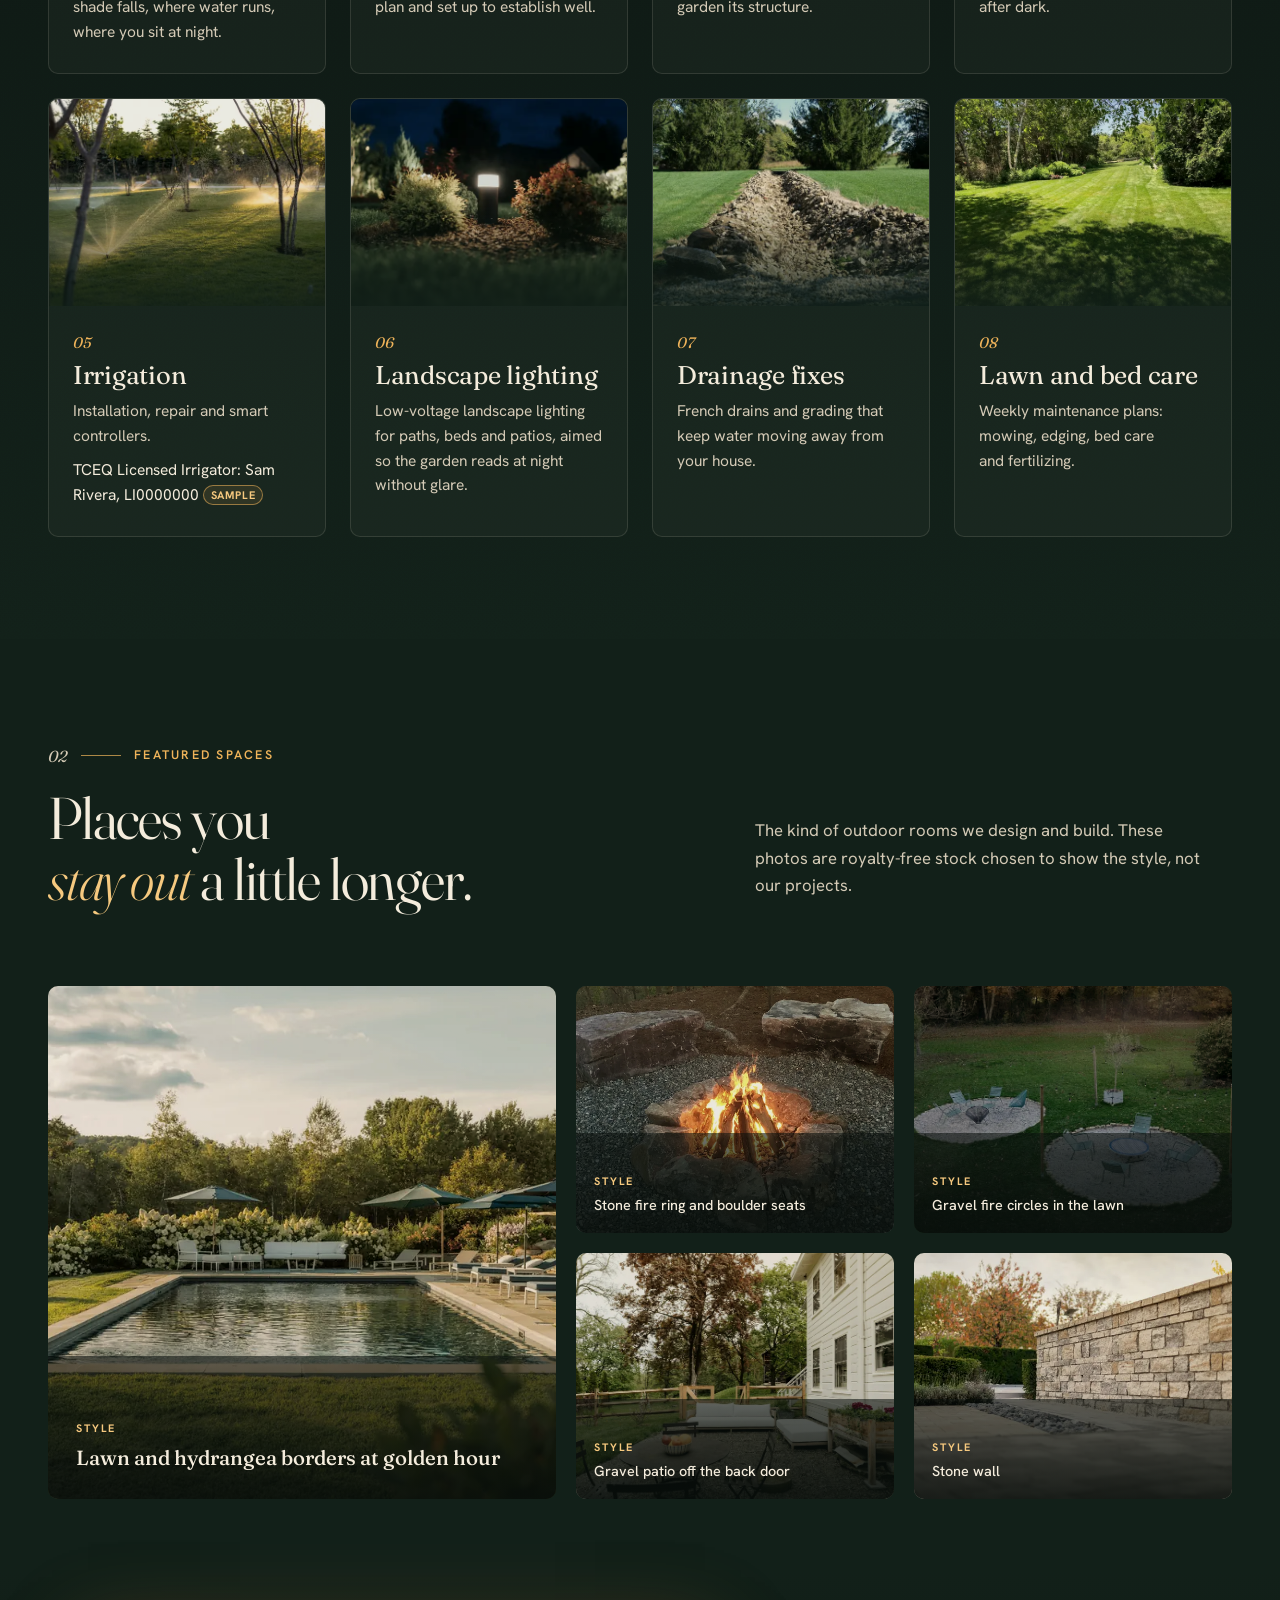
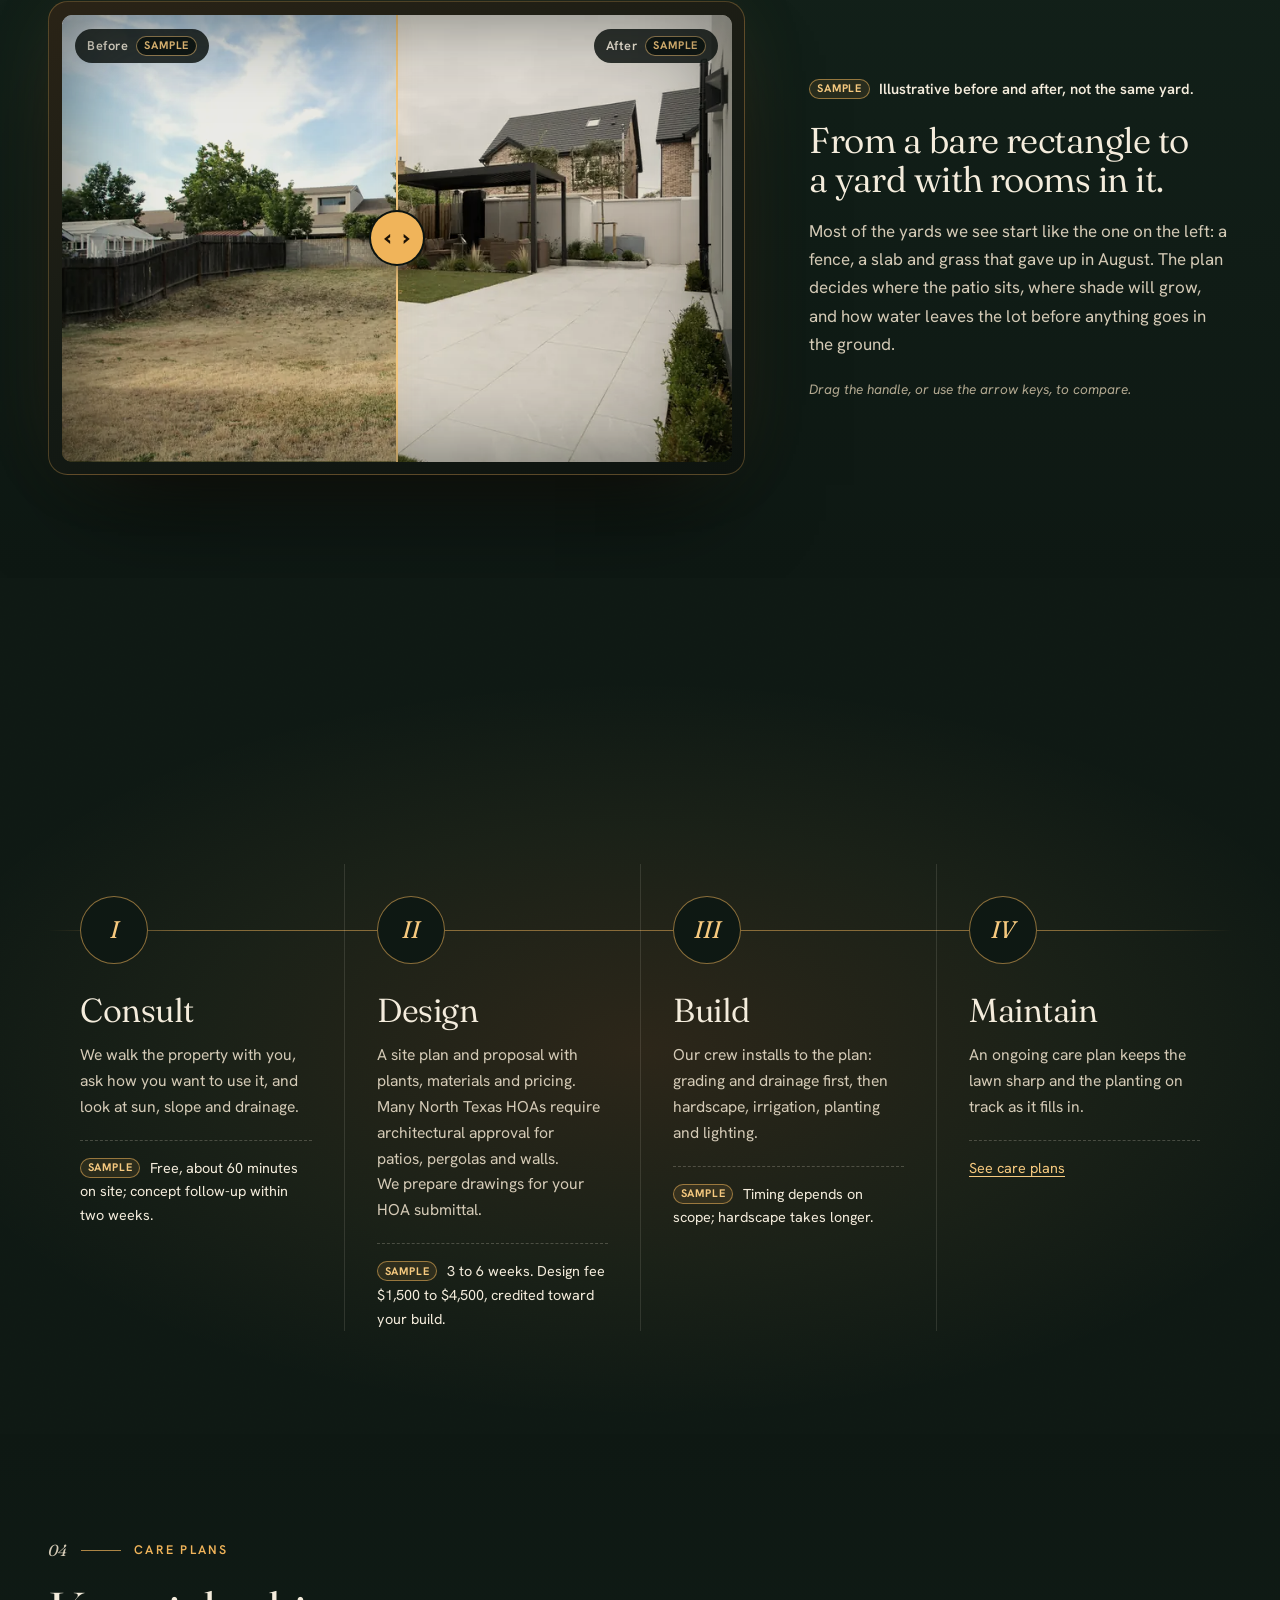
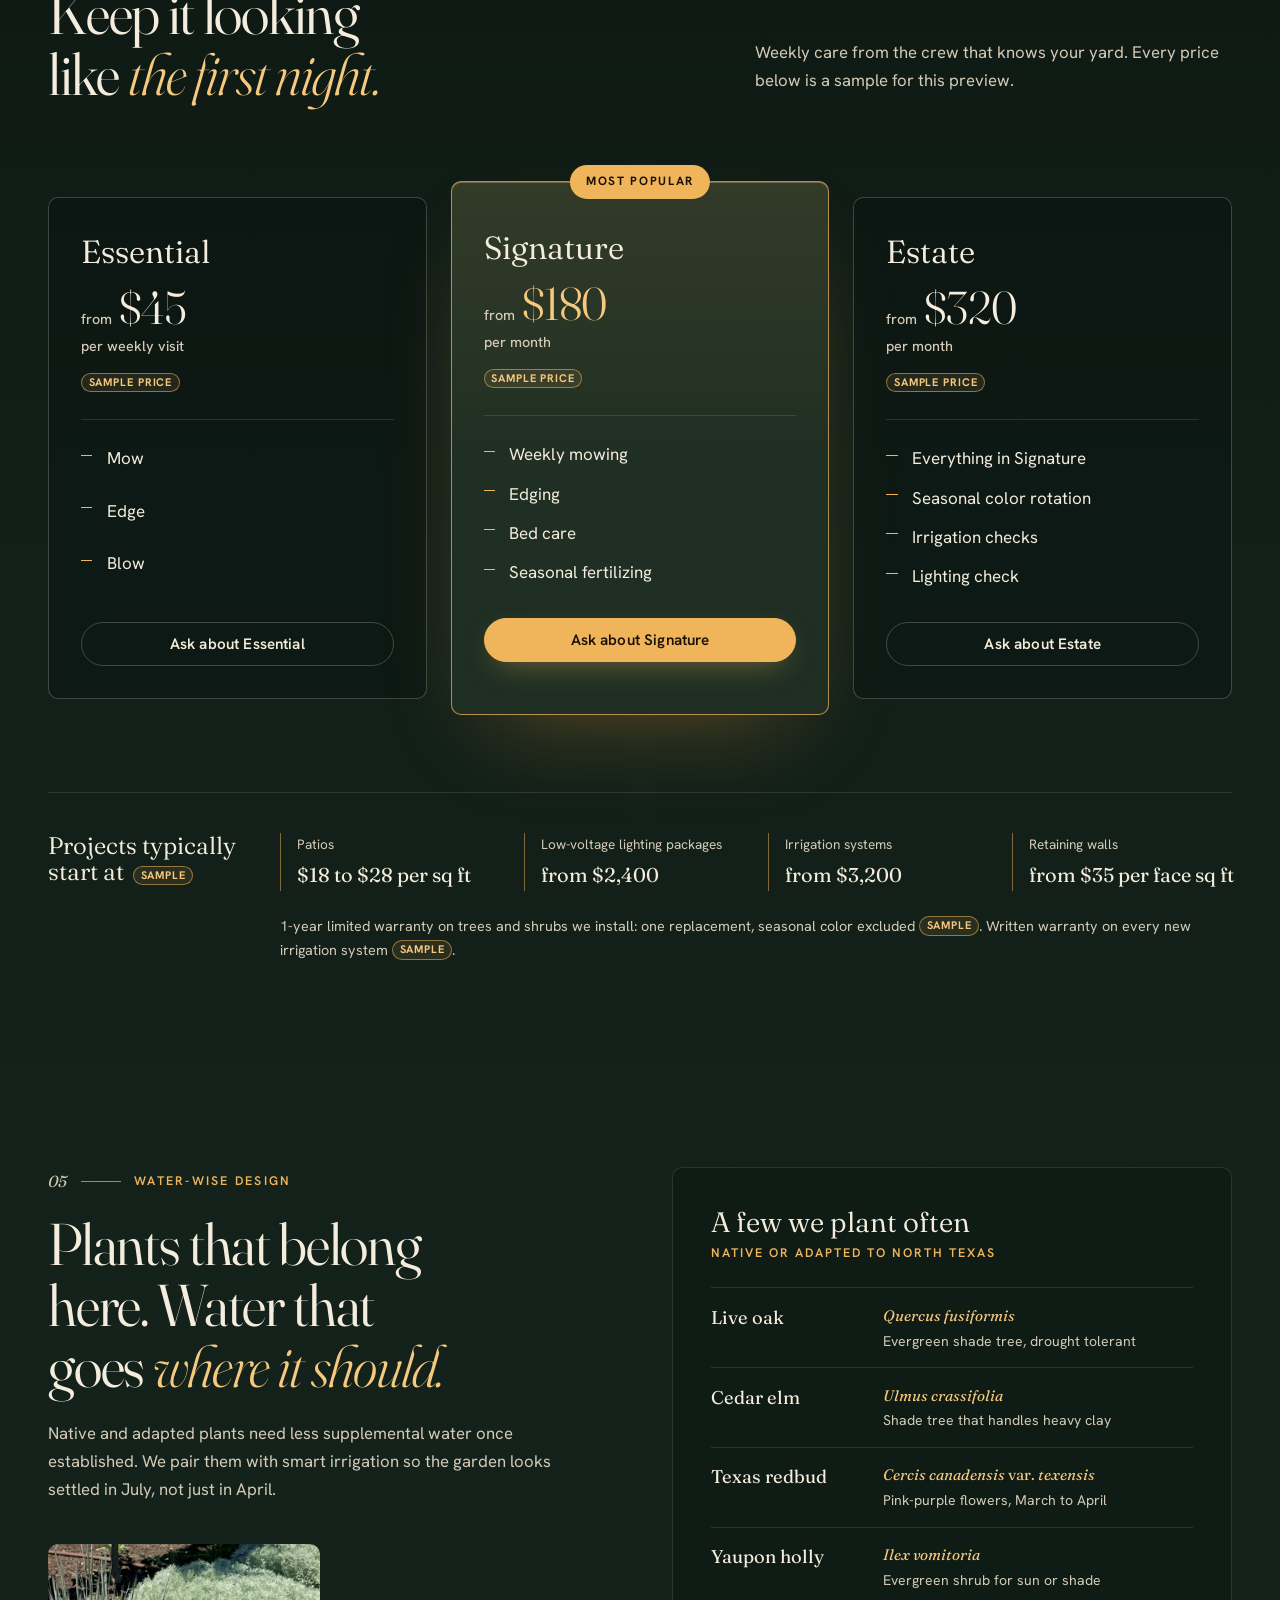
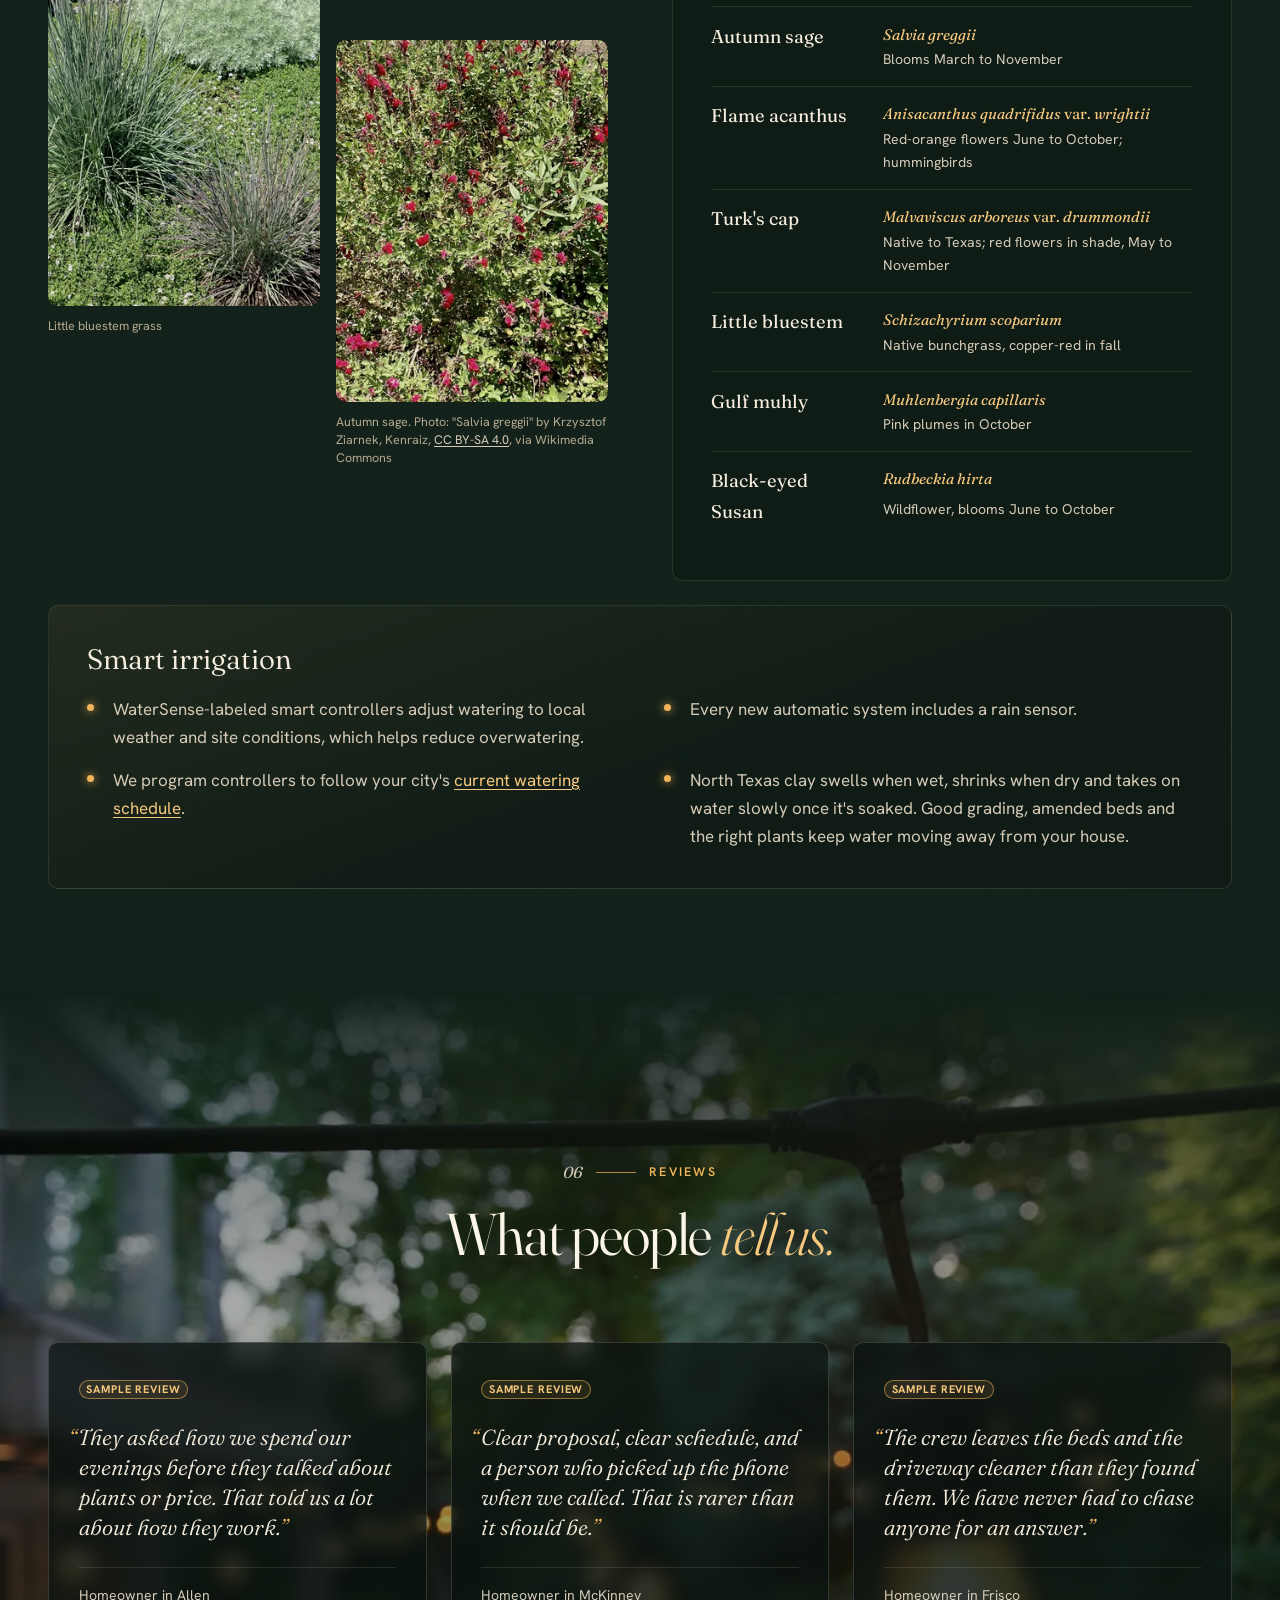
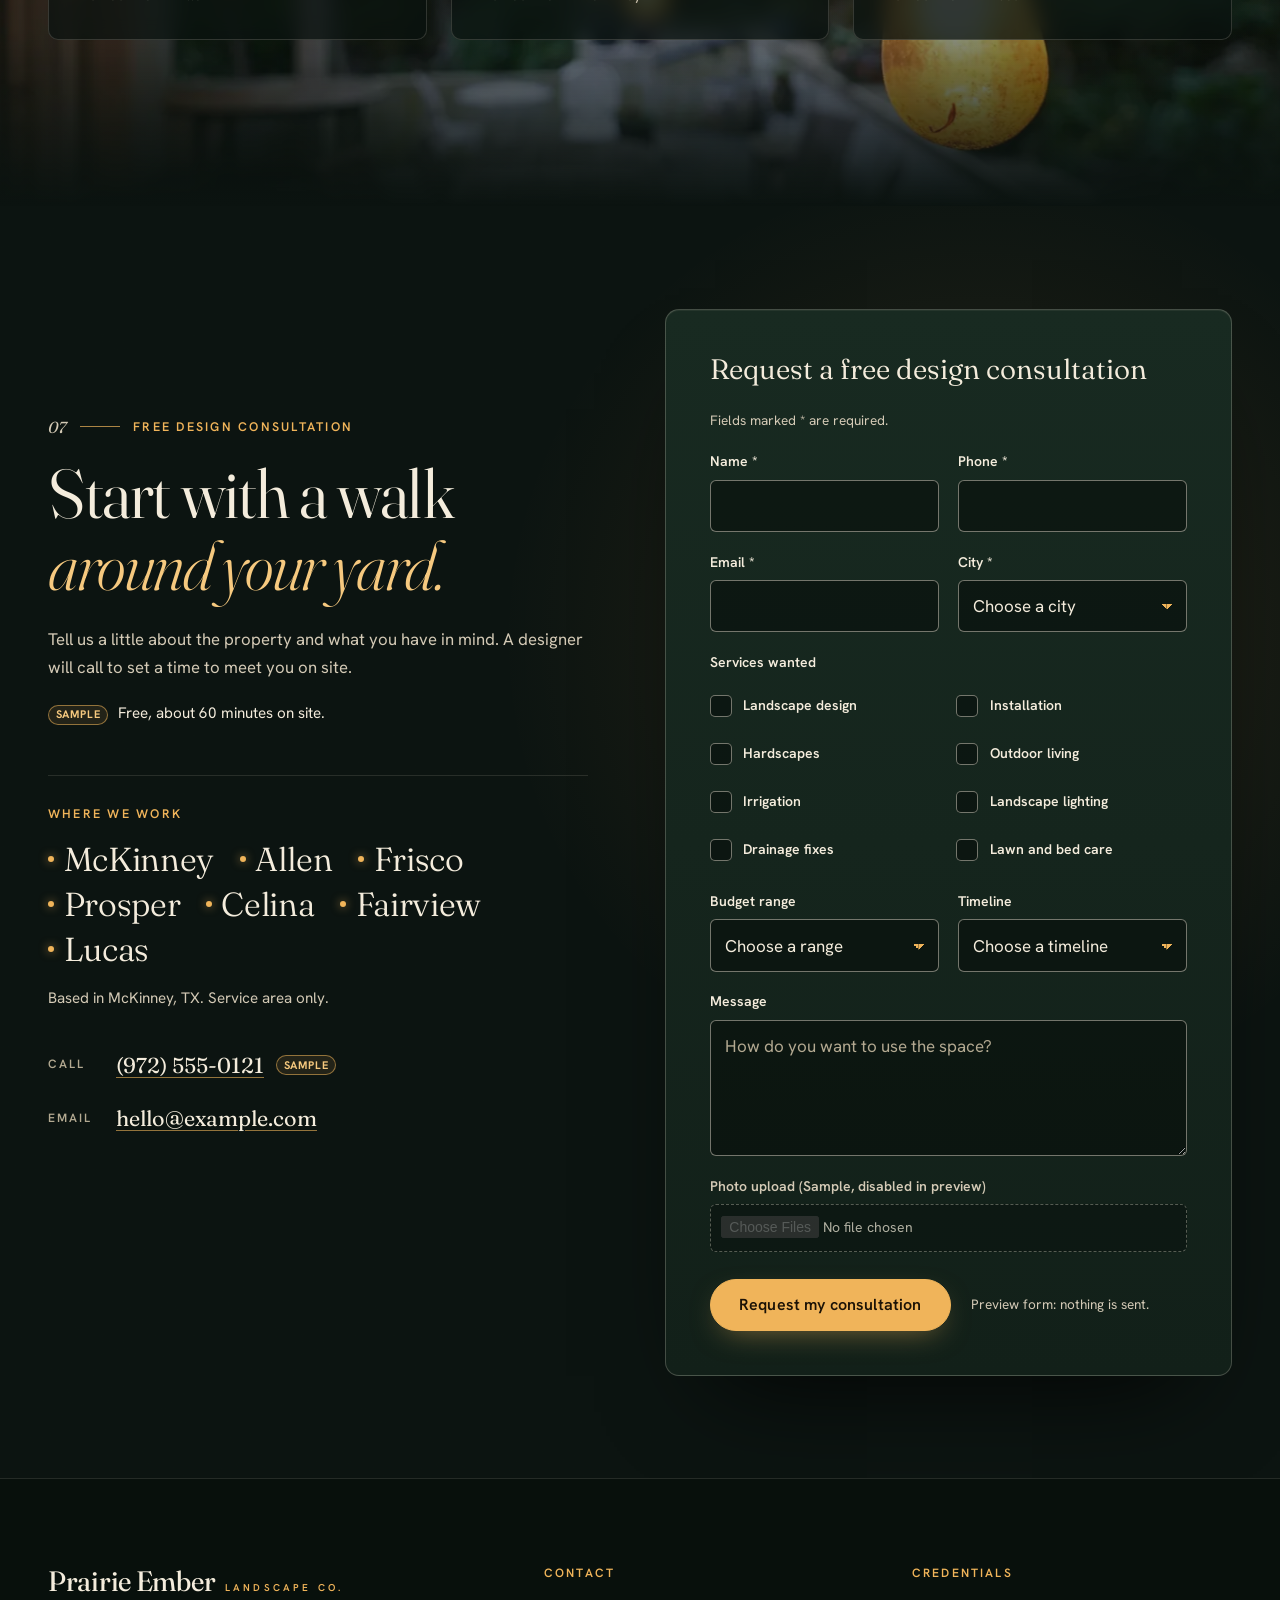
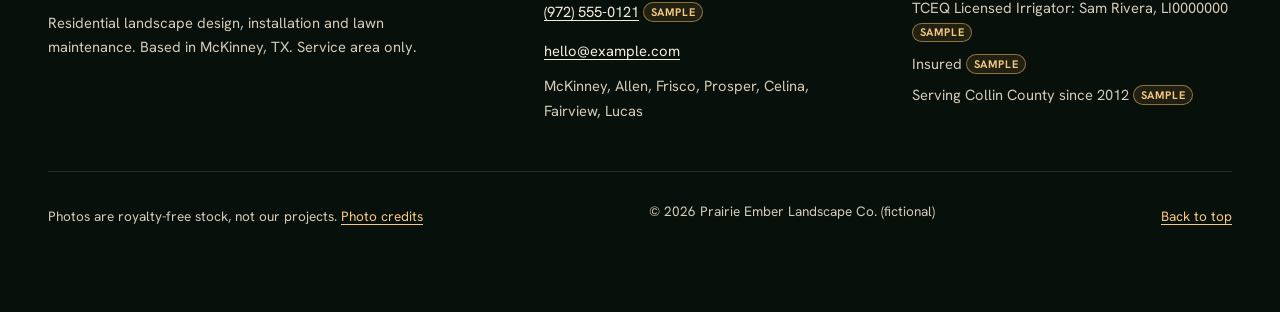
==== commit ca2d621b: "Fix WCAG 2.2 AA failures found in the accessibility audit of all three options - Option A: matching " ====
--- a/option-a/index.html
+++ b/option-a/index.html
@@ -52,7 +52,7 @@
 
       <a class="btn btn--amber btn--header" href="#consultation">
         <span class="btn__long">Request a free design consultation</span>
-        <span class="btn__short" aria-hidden="true">Free consultation</span>
+        <span class="btn__short">Free consultation</span>
       </a>
     </div>
   </header>
@@ -202,7 +202,7 @@
         <div class="section-head section-head--split reveal">
           <div>
             <p class="eyebrow"><span class="eyebrow__num">02</span> Featured spaces</p>
-            <h2 class="section-title" id="work-title">Places you <em>stay out</em> a little longer.</h2>
+            <h2 class="section-title" id="work-title">Places you <em>stay out</em> a&nbsp;little longer.</h2>
           </div>
           <p class="section-lede">The kind of outdoor rooms we design and build. These photos are royalty-free stock chosen to show the style, not our projects.</p>
         </div>
@@ -250,7 +250,7 @@
             <p class="ba-note"><span class="tag">Sample</span> Illustrative before and after, not the same yard.</p>
             <h3 class="ba-title">From a bare rectangle to a yard with rooms in it.</h3>
             <p>Most of the yards we see start like the one on the left: a fence, a slab and grass that gave up in August. The plan decides where the patio sits, where shade will grow, and how water leaves the lot before anything goes in the ground.</p>
-            <p class="ba-hint" aria-hidden="true">Drag the handle to compare.</p>
+            <p class="ba-hint" aria-hidden="true">Drag the handle, or use the arrow keys, to compare.</p>
           </div>
         </div>
       </div>
@@ -262,7 +262,7 @@
       <div class="container">
         <div class="section-head section-head--center reveal">
           <p class="eyebrow"><span class="eyebrow__num">03</span> Our process</p>
-          <h2 class="section-title" id="process-title">Four steps. <em>One team</em> the whole way.</h2>
+          <h2 class="section-title" id="process-title">Four steps. <em>One team</em> the&nbsp;whole way.</h2>
         </div>
 
         <ol class="steps">
--- a/option-a/styles.css
+++ b/option-a/styles.css
@@ -166,7 +166,7 @@
     letter-spacing: -0.02em;
     line-height: 1.04;
   }
-  .section-title em { color: var(--amber-hi); font-weight: 300; }
+  .section-title em { color: var(--amber-hi); font-weight: 300; white-space: nowrap; }
   .section-title--xl { font-size: clamp(2.5rem, 5.4vw, 5rem); }
 
   .section-lede { color: var(--cream-2); font-size: clamp(1.05rem, 1.3vw, 1.2rem); max-width: 34rem; }
@@ -286,7 +286,7 @@
   }
   @media (max-width: 1099px) { html:not(.js) .site-header { position: relative; } }
   @media (max-width: 640px) {
-    .btn__long { position: absolute; width: 1px; height: 1px; overflow: hidden; clip: rect(0 0 0 0); white-space: nowrap; }
+    .btn__long { display: none; }
     .btn__short { display: inline; }
     .js .menu-toggle__label { position: absolute; width: 1px; height: 1px; overflow: hidden; clip: rect(0 0 0 0); }
     .js .menu-toggle { padding: 0 0.8rem; }
@@ -411,7 +411,7 @@
     .hero__media img { animation: settle 2.8s var(--ease-out) both; }
     .hero__cue-line::after {
       content: ""; position: absolute; left: 0; top: -40%; width: 1px; height: 40%; background: var(--cream);
-      animation: drip 2.6s var(--ease-soft) 1.6s infinite;
+      animation: drip 2.6s var(--ease-soft) 1.6s 1;
     }
   }
   @keyframes rise { from { opacity: 0; transform: translateY(22px); filter: blur(4px); } to { opacity: 1; transform: none; filter: none; } }
@@ -497,9 +497,9 @@
     position: absolute; inset: auto 0 0 0;
     padding: 2.5rem 1.1rem 0.95rem;
     font-size: 0.9rem; font-weight: 500; color: var(--cream);
-    background: linear-gradient(180deg, transparent, rgb(8 14 11 / 0.88));
-  }
-  .gallery__item--feature figcaption { padding: 4rem 1.75rem 1.5rem; font-family: var(--font-display); font-size: clamp(1.15rem, 1.6vw, 1.5rem); }
+    background: linear-gradient(180deg, rgb(8 14 11 / 0.55), rgb(8 14 11 / 0.88));
+  }
+  .gallery__item--feature figcaption { text-wrap: balance; padding: 4rem 1.75rem 1.5rem; font-family: var(--font-display); font-size: clamp(1.15rem, 1.6vw, 1.5rem); }
   .gallery__kicker {
     display: block; margin-bottom: 0.2rem;
     font-family: var(--font-body); font-size: 0.68rem; font-weight: 700; letter-spacing: 0.18em; text-transform: uppercase; color: var(--amber-hi);
@@ -553,7 +553,7 @@
   }
   .js .ba__knob {
     position: absolute; top: 50%; left: 50%; width: 52px; height: 52px; transform: translate(-50%, -50%);
-    border-radius: 50%; background: var(--amber); box-shadow: 0 6px 24px rgb(0 0 0 / 0.5);
+    border-radius: 50%; background: var(--amber); box-shadow: 0 0 0 2px var(--ink), 0 6px 24px rgb(0 0 0 / 0.5);
     display: grid; place-items: center;
   }
   .js .ba__knob::before {
@@ -795,7 +795,7 @@
   .field input:not([type="checkbox"]), .field select, .field textarea {
     width: 100%; min-height: 48px; padding: 0.7rem 0.9rem;
     background: rgb(8 14 11 / 0.6); color: var(--cream);
-    border: 1px solid rgb(244 236 220 / 0.32); border-radius: 6px;
+    border: 1px solid rgb(244 236 220 / 0.45); border-radius: 6px;
     transition: border-color 0.25s, box-shadow 0.25s, background-color 0.25s;
   }
   .field select {
@@ -807,7 +807,7 @@
   .field select option { background: var(--forest); color: var(--cream); }
   .field textarea { min-height: 7rem; resize: vertical; }
   .field input::placeholder, .field textarea::placeholder { color: var(--cream-3); opacity: 1; }
-  .field input:hover, .field select:hover, .field textarea:hover { border-color: rgb(244 236 220 / 0.5); }
+  .field input:hover, .field select:hover, .field textarea:hover { border-color: rgb(244 236 220 / 0.6); }
   .field input:focus-visible, .field select:focus-visible, .field textarea:focus-visible {
     outline: none; border-color: var(--amber-hi); box-shadow: 0 0 0 3px rgb(240 180 90 / 0.3); background: rgb(8 14 11 / 0.85);
   }
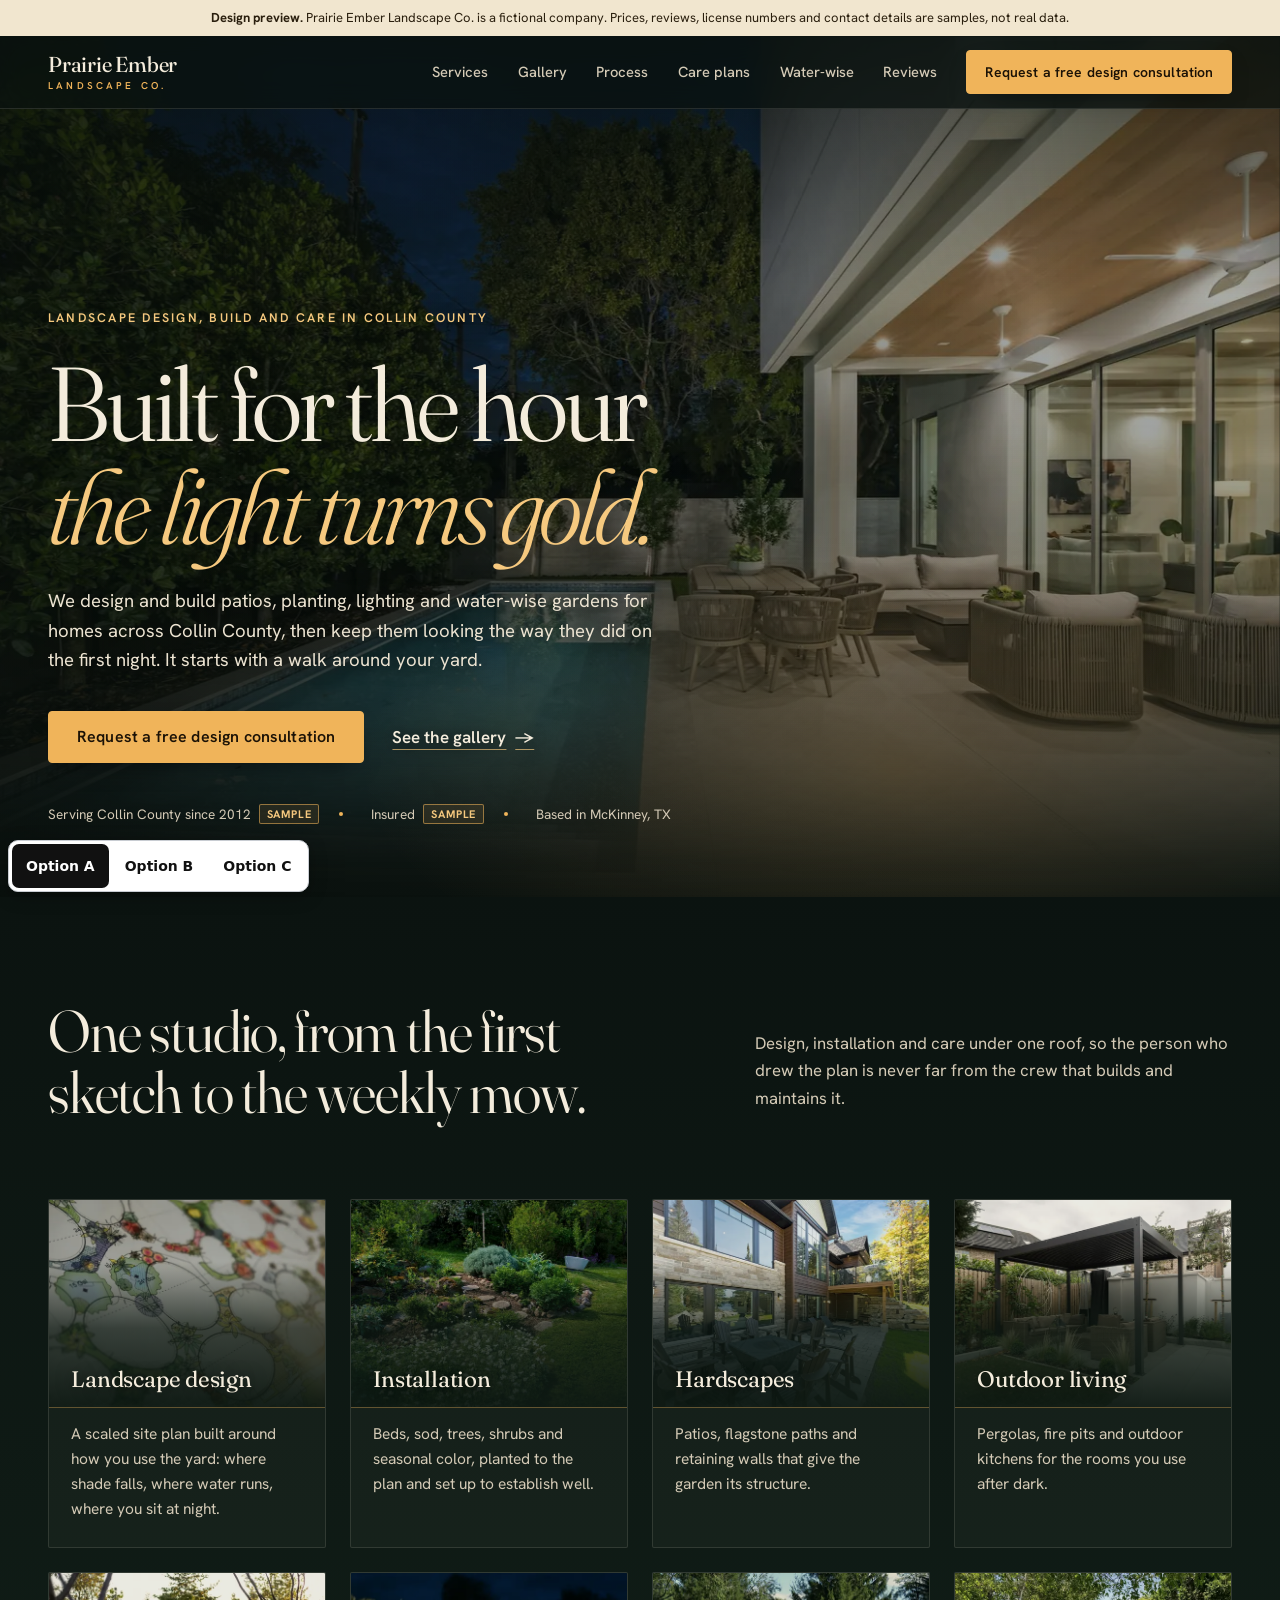
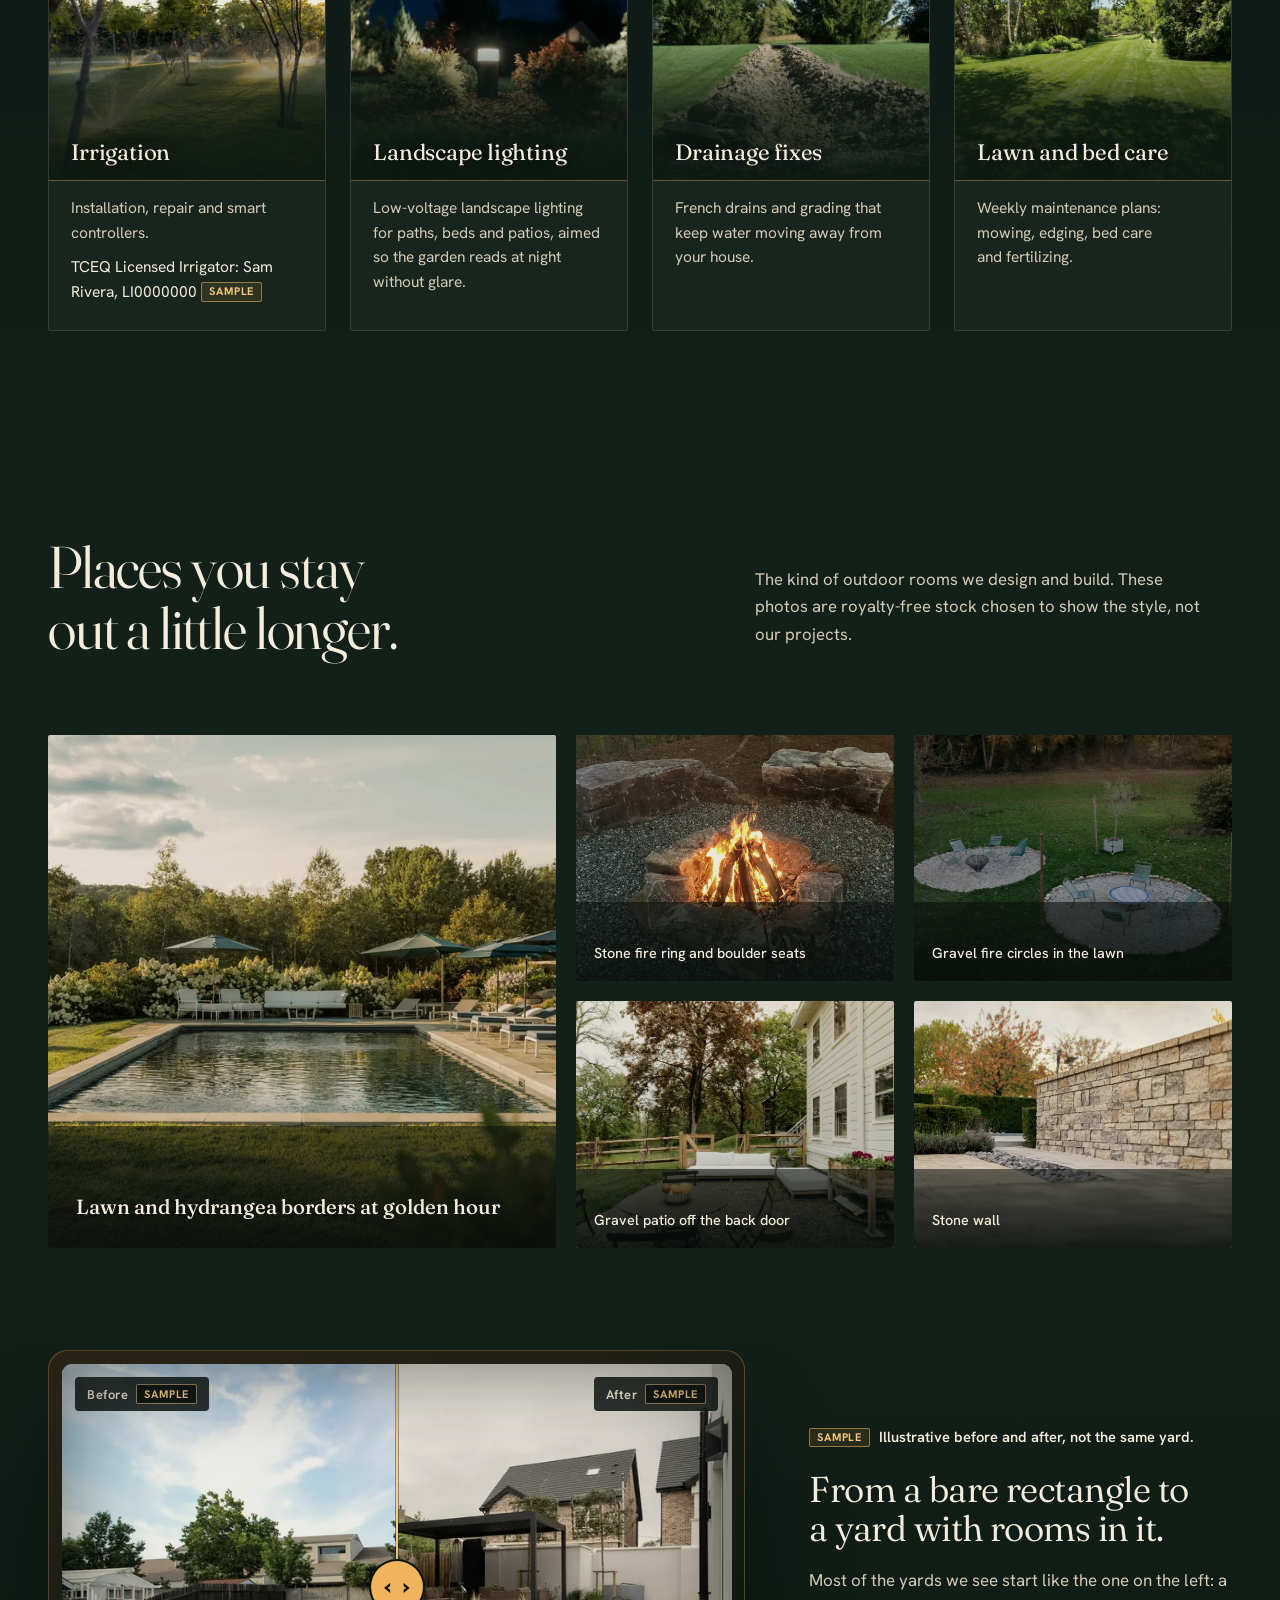
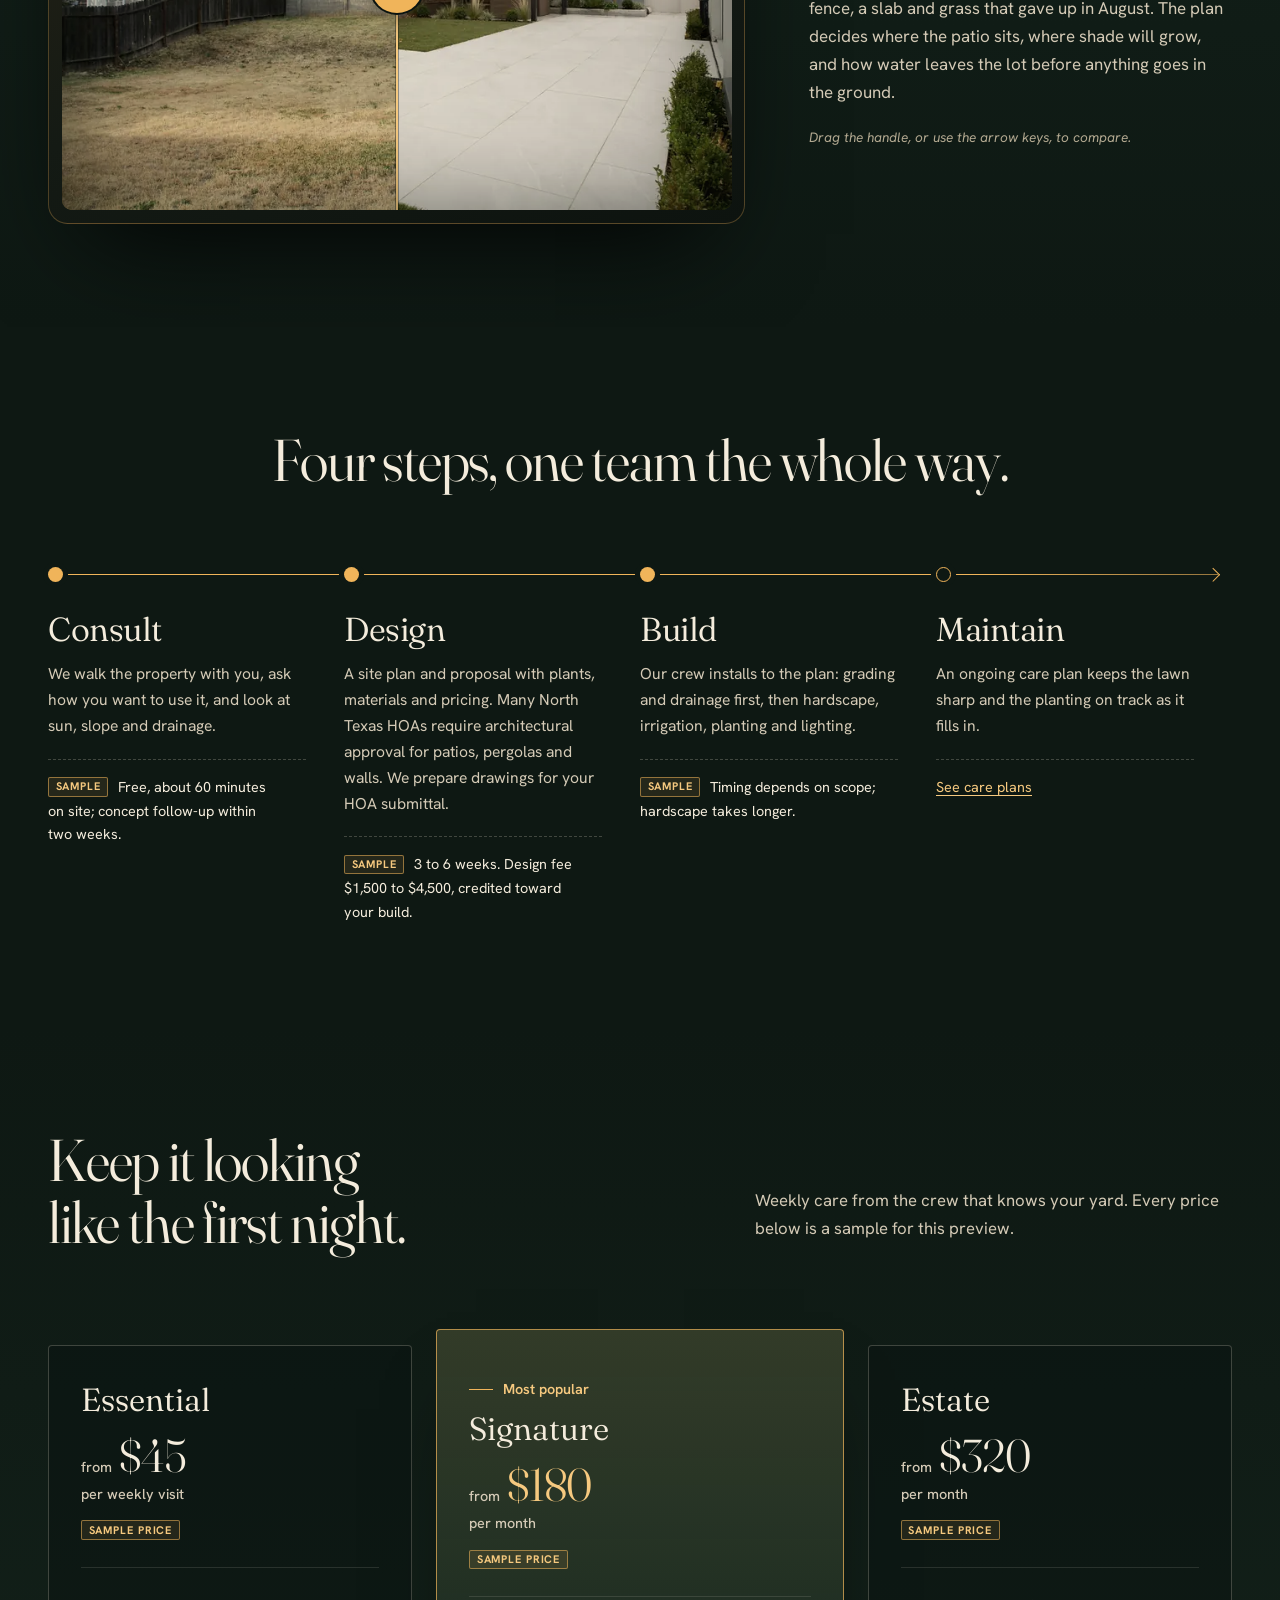
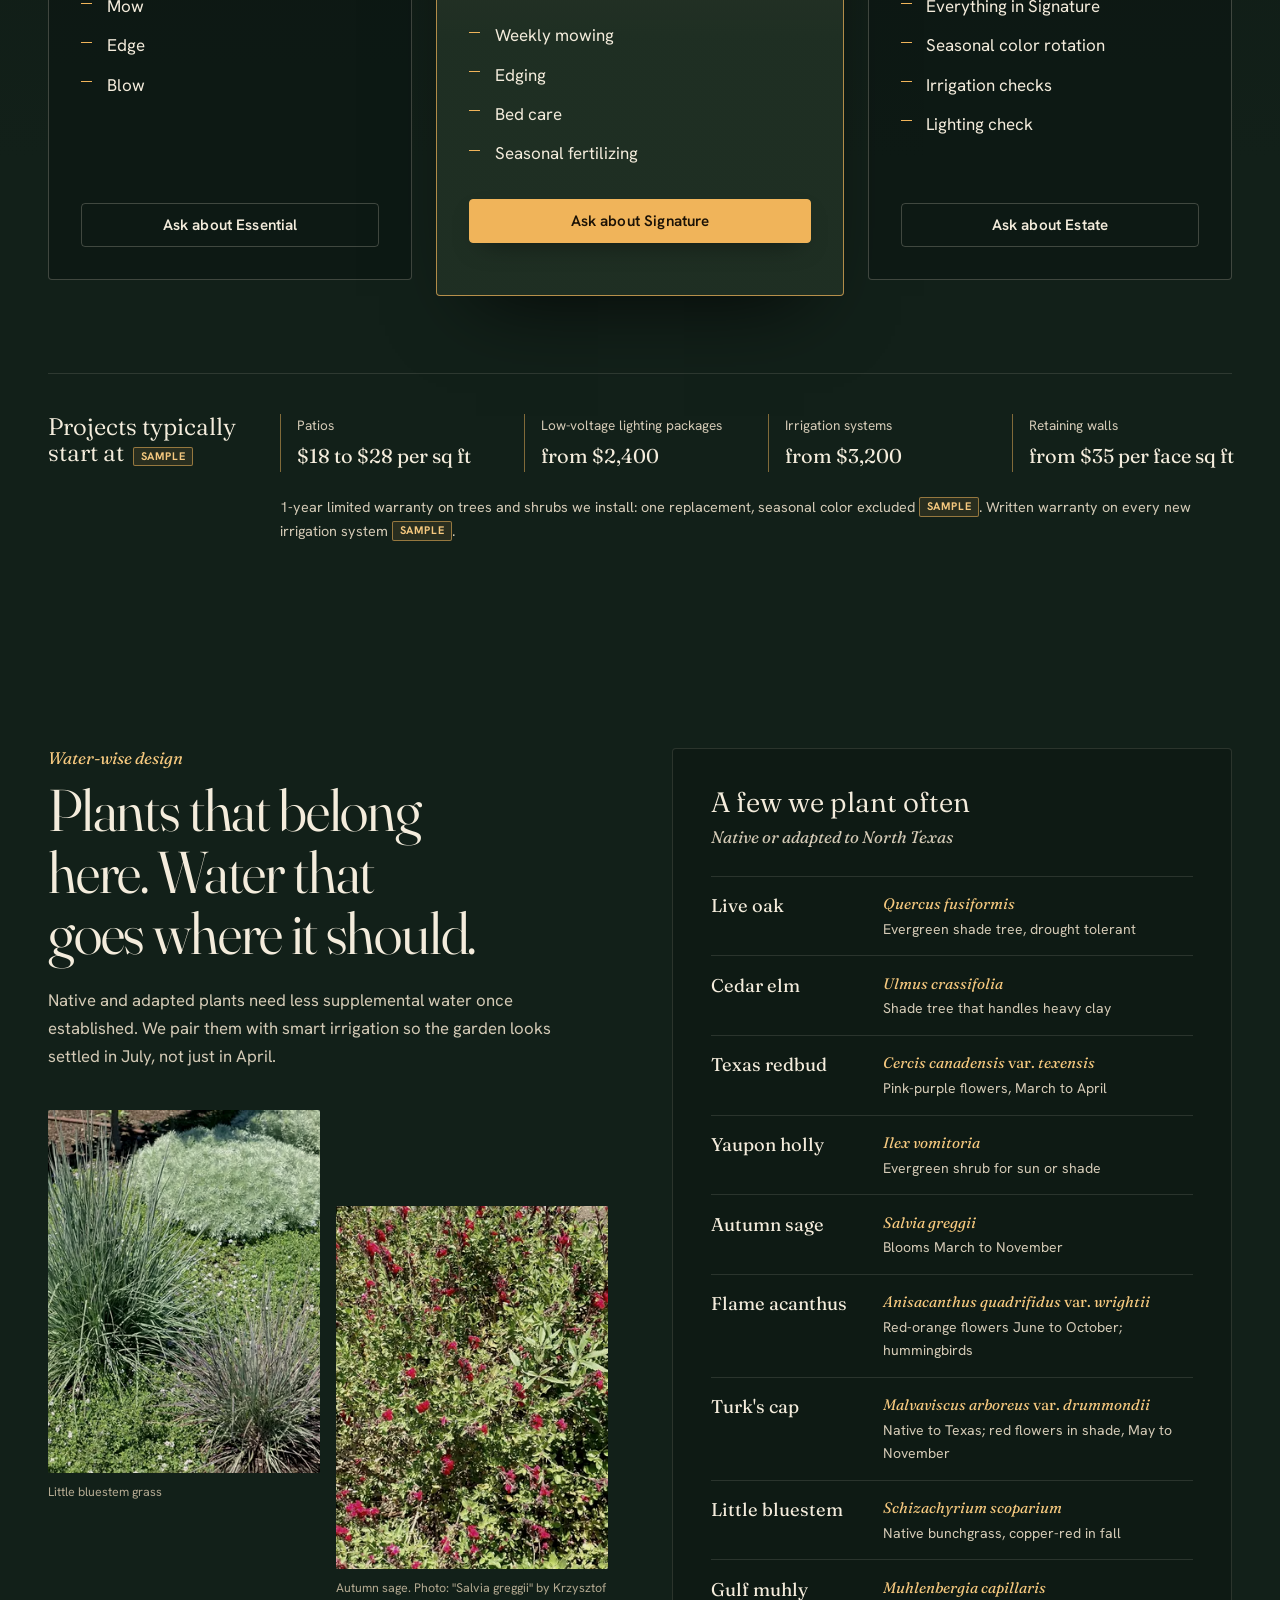
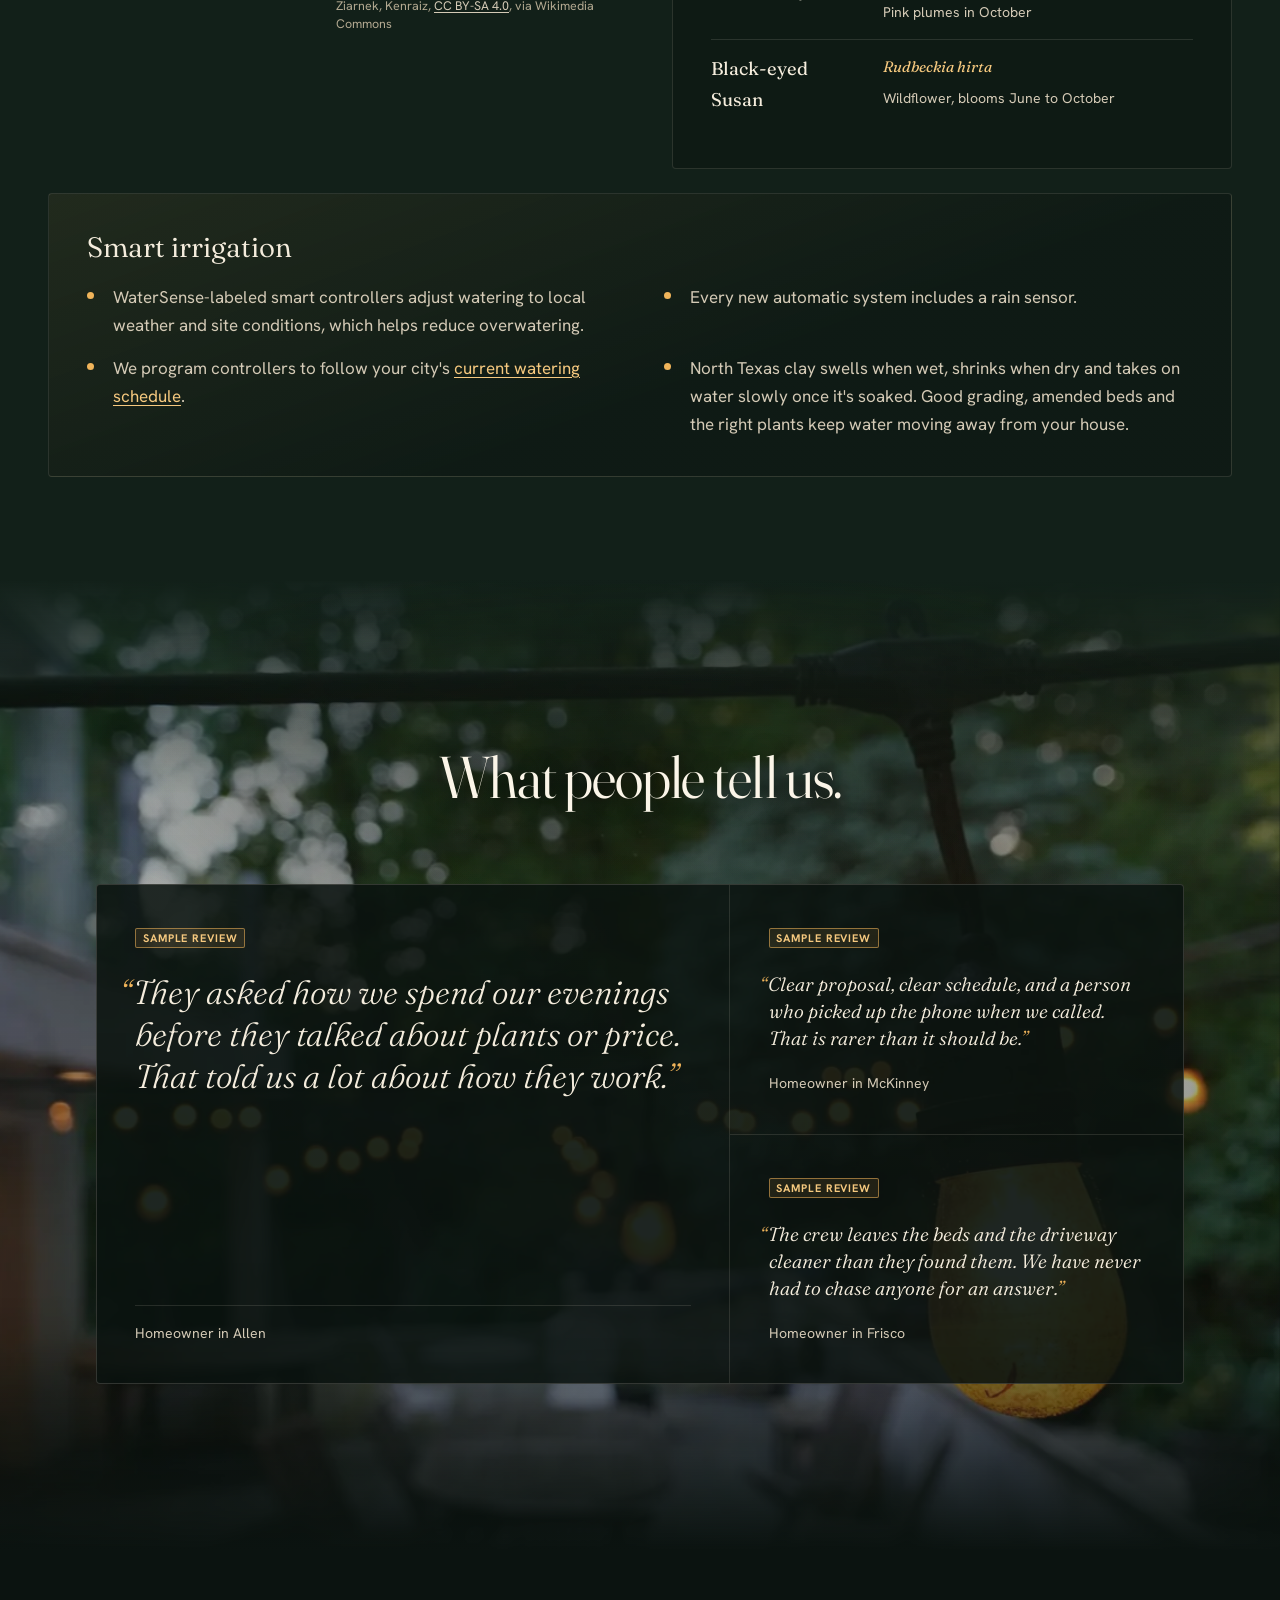
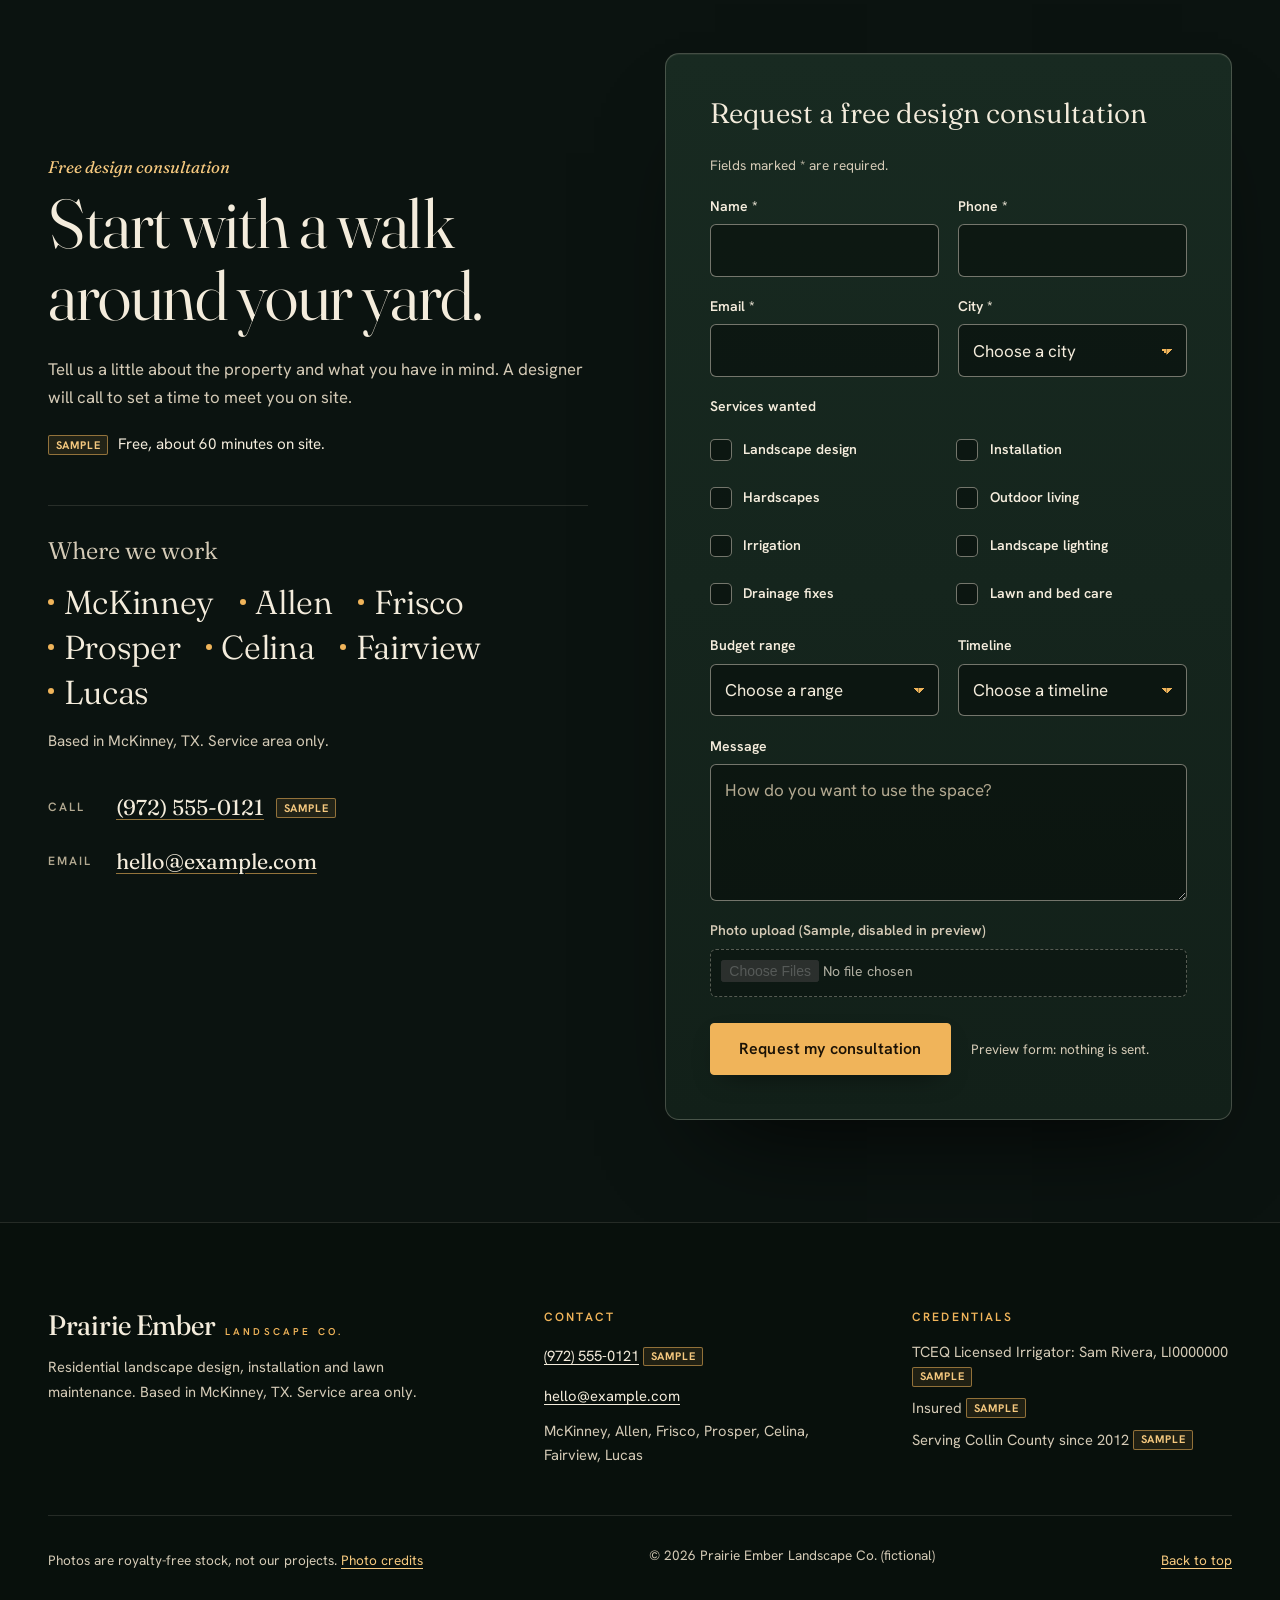
==== commit 3ea1e9d3: "Remove decorative numbering and AI-look tells from all three options per updated design rules - Remo" ====
--- a/option-a/index.html
+++ b/option-a/index.html
@@ -4,7 +4,7 @@
   feeling of the first evening in a finished backyard and drives every visitor to a free on-site
   design consultation.
   Look first at: the full-bleed dusk hero and its headline, then scroll slowly to see the parallax
-  photo bands, the before-and-after slider, and the amber "Most popular" maintenance plan.
+  photo bands, the before-and-after slider, and the process drawn as one line from consult to care.
 -->
 <html lang="en">
 <head>
@@ -42,7 +42,7 @@
       <nav class="site-nav" id="site-nav" aria-label="Primary">
         <ul>
           <li><a href="#services">Services</a></li>
-          <li><a href="#work">Work</a></li>
+          <li><a href="#gallery">Gallery</a></li>
           <li><a href="#process">Process</a></li>
           <li><a href="#plans">Care plans</a></li>
           <li><a href="#water-wise">Water-wise</a></li>
@@ -84,7 +84,7 @@
         <p class="hero__lede">We design and build patios, planting, lighting and water-wise gardens for homes across Collin County, then keep them looking the way they did on the first night. It starts with a walk around your yard.</p>
         <div class="hero__actions">
           <a class="btn btn--amber btn--lg" href="#consultation">Request a free design consultation</a>
-          <a class="btn btn--ghost btn--lg" href="#work">See finished spaces</a>
+          <a class="link-arrow" href="#gallery">See the gallery <span aria-hidden="true">&rarr;</span></a>
         </div>
         <ul class="hero__meta" aria-label="At a glance">
           <!-- PLACEHOLDER: confirm founding year and "Serving Collin County since" wording -->
@@ -95,16 +95,14 @@
         </ul>
       </div>
 
-      <a class="hero__cue" href="#services"><span class="visually-hidden">Scroll to services</span><span class="hero__cue-line" aria-hidden="true"></span></a>
     </section>
 
     <!-- ============ 1. SERVICES ============ -->
-    <section class="section services grain" id="services" aria-labelledby="services-title">
+    <section class="section services" id="services" aria-labelledby="services-title">
       <div class="container">
-        <div class="section-head section-head--split reveal">
+        <div class="section-head section-head--split reveal reveal--fade">
           <div>
-            <p class="eyebrow"><span class="eyebrow__num">01</span> Services</p>
-            <h2 class="section-title" id="services-title">One studio, from the first sketch to the <em>weekly mow.</em></h2>
+            <h2 class="section-title" id="services-title">One studio, from the first sketch to the weekly&nbsp;mow.</h2>
           </div>
           <p class="section-lede">Design, installation and care under one roof, so the person who drew the plan is never far from the crew that builds and maintains it.</p>
         </div>
@@ -113,50 +111,45 @@
           <li class="service reveal">
             <div class="service__img">
               <img src="../assets/img/service-design-garden-plan-drawing-640.webp" srcset="../assets/img/service-design-garden-plan-drawing-640.webp 640w, ../assets/img/service-design-garden-plan-drawing-1200.webp 1200w" sizes="(min-width: 1100px) 22vw, (min-width: 640px) 45vw, 92vw" width="640" height="427" loading="lazy" alt="Hand-colored landscape planting plan with tree and shrub symbols">
-            </div>
-            <div class="service__body">
-              <span class="service__num" aria-hidden="true">01</span>
-              <h3>Landscape design</h3>
+              <h3 class="service__title">Landscape design</h3>
+            </div>
+            <div class="service__body">
               <p>A scaled site plan built around how you use the yard: where shade falls, where water runs, where you sit at night.</p>
             </div>
           </li>
           <li class="service reveal">
             <div class="service__img">
               <img src="../assets/img/service-planting-beds-lawn-640.webp" srcset="../assets/img/service-planting-beds-lawn-640.webp 640w, ../assets/img/service-planting-beds-lawn-1200.webp 1200w" sizes="(min-width: 1100px) 22vw, (min-width: 640px) 45vw, 92vw" width="640" height="427" loading="lazy" alt="Curved planting beds with shrubs, perennials and stepping stones beside a green lawn">
-            </div>
-            <div class="service__body">
-              <span class="service__num" aria-hidden="true">02</span>
-              <h3>Installation</h3>
+              <h3 class="service__title">Installation</h3>
+            </div>
+            <div class="service__body">
               <p>Beds, sod, trees, shrubs and seasonal color, planted to the plan and set up to establish well.</p>
             </div>
           </li>
           <li class="service reveal">
             <div class="service__img">
               <img src="../assets/img/service-hardscape-stone-patio-640.webp" srcset="../assets/img/service-hardscape-stone-patio-640.webp 640w, ../assets/img/service-hardscape-stone-patio-1200.webp 1200w" sizes="(min-width: 1100px) 22vw, (min-width: 640px) 45vw, 92vw" width="640" height="427" loading="lazy" alt="Paver patio with outdoor chairs and a covered fire table beside a stone-clad home">
-            </div>
-            <div class="service__body">
-              <span class="service__num" aria-hidden="true">03</span>
-              <h3>Hardscapes</h3>
+              <h3 class="service__title">Hardscapes</h3>
+            </div>
+            <div class="service__body">
               <p>Patios, flagstone paths and retaining walls that give the garden its structure.</p>
             </div>
           </li>
           <li class="service reveal">
             <div class="service__img">
               <img src="../assets/img/service-pergola-modern-patio-640.webp" srcset="../assets/img/service-pergola-modern-patio-640.webp 640w, ../assets/img/service-pergola-modern-patio-1200.webp 1200w" sizes="(min-width: 1100px) 22vw, (min-width: 640px) 45vw, 92vw" width="640" height="427" loading="lazy" alt="Dark metal louvered pergola over a lounge set on a light stone patio with ornamental grasses">
-            </div>
-            <div class="service__body">
-              <span class="service__num" aria-hidden="true">04</span>
-              <h3>Outdoor living</h3>
+              <h3 class="service__title">Outdoor living</h3>
+            </div>
+            <div class="service__body">
               <p>Pergolas, fire pits and outdoor kitchens for the rooms you use after dark.</p>
             </div>
           </li>
           <li class="service service--irrigation reveal">
             <div class="service__img">
               <img src="../assets/img/service-irrigation-sprinklers-golden-light-640.webp" srcset="../assets/img/service-irrigation-sprinklers-golden-light-640.webp 640w, ../assets/img/service-irrigation-sprinklers-golden-light-1200.webp 1200w" sizes="(min-width: 1100px) 22vw, (min-width: 640px) 45vw, 92vw" width="640" height="427" loading="lazy" alt="Pop-up sprinklers watering a tree-dotted lawn in low golden light">
-            </div>
-            <div class="service__body">
-              <span class="service__num" aria-hidden="true">05</span>
-              <h3>Irrigation</h3>
+              <h3 class="service__title">Irrigation</h3>
+            </div>
+            <div class="service__body">
               <p>Installation, repair and smart controllers.</p>
               <!-- PLACEHOLDER: confirm irrigator name and TCEQ LI license number (30 TAC 344.70(b)) -->
               <p class="license">TCEQ Licensed Irrigator: Sam Rivera, LI0000000 <span class="tag">Sample</span></p>
@@ -165,30 +158,27 @@
           <li class="service reveal">
             <div class="service__img">
               <img src="../assets/img/service-landscape-lighting-path-light-640.webp" srcset="../assets/img/service-landscape-lighting-path-light-640.webp 640w, ../assets/img/service-landscape-lighting-path-light-1200.webp 1200w" sizes="(min-width: 1100px) 22vw, (min-width: 640px) 45vw, 92vw" width="640" height="427" loading="lazy" alt="Bollard path light glowing in a mulched shrub bed at dusk">
-            </div>
-            <div class="service__body">
-              <span class="service__num" aria-hidden="true">06</span>
-              <h3>Landscape lighting</h3>
+              <h3 class="service__title">Landscape lighting</h3>
+            </div>
+            <div class="service__body">
               <p>Low-voltage landscape lighting for paths, beds and patios, aimed so the garden reads at night without glare.</p>
             </div>
           </li>
           <li class="service reveal">
             <div class="service__img">
               <img src="../assets/img/service-drainage-rock-trench-640.webp" srcset="../assets/img/service-drainage-rock-trench-640.webp 640w, ../assets/img/service-drainage-rock-trench-1200.webp 1200w" sizes="(min-width: 1100px) 22vw, (min-width: 640px) 45vw, 92vw" width="640" height="424" loading="lazy" alt="Rock-lined drainage swale running across a sloped lawn">
-            </div>
-            <div class="service__body">
-              <span class="service__num" aria-hidden="true">07</span>
-              <h3>Drainage fixes</h3>
+              <h3 class="service__title">Drainage fixes</h3>
+            </div>
+            <div class="service__body">
               <p>French drains and grading that keep water moving away from your house.</p>
             </div>
           </li>
           <li class="service reveal">
             <div class="service__img">
               <img src="../assets/img/service-lawn-striped-backyard-640.webp" srcset="../assets/img/service-lawn-striped-backyard-640.webp 640w, ../assets/img/service-lawn-striped-backyard-1200.webp 1200w" sizes="(min-width: 1100px) 22vw, (min-width: 640px) 45vw, 92vw" width="640" height="480" loading="lazy" alt="Freshly mowed striped lawn in a tree-shaded backyard">
-            </div>
-            <div class="service__body">
-              <span class="service__num" aria-hidden="true">08</span>
-              <h3>Lawn and bed care</h3>
+              <h3 class="service__title">Lawn and bed care</h3>
+            </div>
+            <div class="service__body">
               <p>Weekly maintenance plans: mowing, edging, bed care and fertilizing.</p>
             </div>
           </li>
@@ -197,36 +187,35 @@
     </section>
 
     <!-- ============ 2. FEATURED WORK + BEFORE/AFTER ============ -->
-    <section class="section work" id="work" aria-labelledby="work-title">
+    <section class="section gallery-section" id="gallery" aria-labelledby="gallery-title">
       <div class="container">
-        <div class="section-head section-head--split reveal">
+        <div class="section-head section-head--split reveal reveal--fade">
           <div>
-            <p class="eyebrow"><span class="eyebrow__num">02</span> Featured spaces</p>
-            <h2 class="section-title" id="work-title">Places you <em>stay out</em> a&nbsp;little longer.</h2>
+            <h2 class="section-title" id="gallery-title">Places you stay out a&nbsp;little longer.</h2>
           </div>
           <p class="section-lede">The kind of outdoor rooms we design and build. These photos are royalty-free stock chosen to show the style, not our projects.</p>
         </div>
 
         <div class="gallery">
-          <figure class="gallery__item gallery__item--feature reveal">
+          <figure class="gallery__item gallery__item--feature reveal reveal--light">
             <img src="../assets/img/hero-pool-lawn-golden-hour-03-1600.webp" srcset="../assets/img/hero-pool-lawn-golden-hour-03-960.webp 960w, ../assets/img/hero-pool-lawn-golden-hour-03-1600.webp 1600w, ../assets/img/hero-pool-lawn-golden-hour-03-2400.webp 2400w" sizes="(min-width: 960px) 46vw, 92vw" width="1600" height="1067" loading="lazy" alt="Open lawn with white hydrangea borders, lounge seating and a stone-edged terrace in warm golden-hour light">
-            <figcaption><span class="gallery__kicker">Style</span> Lawn and hydrangea borders at golden hour</figcaption>
-          </figure>
-          <figure class="gallery__item reveal">
+            <figcaption>Lawn and hydrangea borders at golden hour</figcaption>
+          </figure>
+          <figure class="gallery__item reveal reveal--light">
             <img src="../assets/img/service-fire-pit-stone-ring-640.webp" srcset="../assets/img/service-fire-pit-stone-ring-640.webp 640w, ../assets/img/service-fire-pit-stone-ring-1200.webp 1200w" sizes="(min-width: 960px) 20vw, 46vw" width="640" height="480" loading="lazy" alt="Natural stone fire ring with a fire burning on a gravel pad with boulder seating">
-            <figcaption><span class="gallery__kicker">Style</span> Stone fire ring and boulder seats</figcaption>
-          </figure>
-          <figure class="gallery__item reveal">
+            <figcaption>Stone fire ring and boulder seats</figcaption>
+          </figure>
+          <figure class="gallery__item reveal reveal--light">
             <img src="../assets/img/gallery-gravel-fire-circles-lawn-800.webp" srcset="../assets/img/gallery-gravel-fire-circles-lawn-800.webp 800w, ../assets/img/gallery-gravel-fire-circles-lawn-1400.webp 1400w" sizes="(min-width: 960px) 20vw, 46vw" width="800" height="533" loading="lazy" alt="Two round gravel seating areas with fire bowls set into a large lawn">
-            <figcaption><span class="gallery__kicker">Style</span> Gravel fire circles in the lawn</figcaption>
-          </figure>
-          <figure class="gallery__item reveal">
+            <figcaption>Gravel fire circles in the lawn</figcaption>
+          </figure>
+          <figure class="gallery__item reveal reveal--light">
             <img src="../assets/img/gallery-gravel-patio-garden-800.webp" srcset="../assets/img/gallery-gravel-patio-garden-800.webp 800w, ../assets/img/gallery-gravel-patio-garden-1400.webp 1400w" sizes="(min-width: 960px) 20vw, 46vw" width="800" height="533" loading="lazy" alt="Gravel patio with a white outdoor sofa, bistro table and a wooden planter box beside a white farmhouse">
-            <figcaption><span class="gallery__kicker">Style</span> Gravel patio off the back door</figcaption>
-          </figure>
-          <figure class="gallery__item reveal">
+            <figcaption>Gravel patio off the back door</figcaption>
+          </figure>
+          <figure class="gallery__item reveal reveal--light">
             <img src="../assets/img/service-retaining-wall-stone-640.webp" srcset="../assets/img/service-retaining-wall-stone-640.webp 640w, ../assets/img/service-retaining-wall-stone-1200.webp 1200w" sizes="(min-width: 960px) 20vw, 46vw" width="640" height="427" loading="lazy" alt="Tan stacked-stone garden wall beside a paver patio with a river-rock border">
-            <figcaption><span class="gallery__kicker">Style</span> Stone wall</figcaption>
+            <figcaption>Stone wall</figcaption>
           </figure>
         </div>
 
@@ -257,38 +246,36 @@
     </section>
 
     <!-- ============ 3. PROCESS ============ -->
-    <section class="section process grain" id="process" aria-labelledby="process-title">
-      <div class="process__glow" aria-hidden="true"></div>
+    <section class="section process" id="process" aria-labelledby="process-title">
       <div class="container">
-        <div class="section-head section-head--center reveal">
-          <p class="eyebrow"><span class="eyebrow__num">03</span> Our process</p>
-          <h2 class="section-title" id="process-title">Four steps. <em>One team</em> the&nbsp;whole way.</h2>
+        <div class="section-head section-head--center reveal reveal--fade">
+          <h2 class="section-title" id="process-title">Four steps, one team the&nbsp;whole way.</h2>
         </div>
 
         <ol class="steps">
           <li class="step reveal">
-            <span class="step__num" aria-hidden="true">I</span>
+            <span class="step__node" aria-hidden="true"></span>
             <h3 class="step__title">Consult</h3>
             <p>We walk the property with you, ask how you want to use it, and look at sun, slope and drainage.</p>
             <!-- PLACEHOLDER: confirm consultation terms (free, length, follow-up timing) -->
             <p class="step__time"><span class="tag">Sample</span> Free, about 60 minutes on site; concept follow-up within two weeks.</p>
           </li>
           <li class="step reveal">
-            <span class="step__num" aria-hidden="true">II</span>
+            <span class="step__node" aria-hidden="true"></span>
             <h3 class="step__title">Design</h3>
             <p>A site plan and proposal with plants, materials and pricing. Many North Texas HOAs require architectural approval for patios, pergolas and walls. We prepare drawings for your HOA submittal.</p>
             <!-- PLACEHOLDER: confirm design duration, design fee range and credit policy -->
             <p class="step__time"><span class="tag">Sample</span> 3 to 6 weeks. Design fee $1,500 to $4,500, credited toward your build.</p>
           </li>
           <li class="step reveal">
-            <span class="step__num" aria-hidden="true">III</span>
+            <span class="step__node" aria-hidden="true"></span>
             <h3 class="step__title">Build</h3>
             <p>Our crew installs to the plan: grading and drainage first, then hardscape, irrigation, planting and lighting.</p>
             <!-- PLACEHOLDER: confirm typical build timing language -->
             <p class="step__time"><span class="tag">Sample</span> Timing depends on scope; hardscape takes longer.</p>
           </li>
           <li class="step reveal">
-            <span class="step__num" aria-hidden="true">IV</span>
+            <span class="step__node" aria-hidden="true"></span>
             <h3 class="step__title">Maintain</h3>
             <p>An ongoing care plan keeps the lawn sharp and the planting on track as it fills in.</p>
             <p class="step__time"><a href="#plans">See care plans</a></p>
@@ -300,10 +287,9 @@
     <!-- ============ 4. MAINTENANCE PLANS ============ -->
     <section class="section plans" id="plans" aria-labelledby="plans-title">
       <div class="container">
-        <div class="section-head section-head--split reveal">
+        <div class="section-head section-head--split reveal reveal--fade">
           <div>
-            <p class="eyebrow"><span class="eyebrow__num">04</span> Care plans</p>
-            <h2 class="section-title" id="plans-title">Keep it looking like <em>the first night.</em></h2>
+            <h2 class="section-title" id="plans-title">Keep it looking like the first&nbsp;night.</h2>
           </div>
           <p class="section-lede">Weekly care from the crew that knows your yard. Every price below is a sample for this preview.</p>
         </div>
@@ -366,12 +352,12 @@
     </section>
 
     <!-- ============ 5. WATER-WISE ============ -->
-    <section class="section water grain" id="water-wise" aria-labelledby="water-title">
+    <section class="section water" id="water-wise" aria-labelledby="water-title">
       <div class="container">
         <div class="water__grid">
           <div class="water__intro reveal">
-            <p class="eyebrow"><span class="eyebrow__num">05</span> Water-wise design</p>
-            <h2 class="section-title" id="water-title">Plants that belong here. Water that goes <em>where it should.</em></h2>
+            <p class="kicker">Water-wise design</p>
+            <h2 class="section-title" id="water-title">Plants that belong here. Water that goes where it&nbsp;should.</h2>
             <p class="section-lede">Native and adapted plants need less supplemental water once established. We pair them with smart irrigation so the garden looks settled in July, not just in April.</p>
 
             <div class="water__photos">
@@ -425,13 +411,12 @@
       </div>
       <div class="reviews__scrim" aria-hidden="true"></div>
       <div class="container reviews__inner">
-        <div class="section-head section-head--center reveal">
-          <p class="eyebrow"><span class="eyebrow__num">06</span> Reviews</p>
-          <h2 class="section-title" id="reviews-title">What people <em>tell us.</em></h2>
+        <div class="section-head section-head--center reveal reveal--fade">
+          <h2 class="section-title" id="reviews-title">What people tell us.</h2>
         </div>
         <!-- PLACEHOLDER: replace sample reviews with real, permissioned client reviews -->
         <div class="quotes">
-          <figure class="quote reveal">
+          <figure class="quote quote--lead reveal">
             <p class="quote__label"><span class="tag">Sample review</span></p>
             <blockquote><p>They asked how we spend our evenings before they talked about plants or price. That told us a lot about how they work.</p></blockquote>
             <figcaption>Homeowner in Allen</figcaption>
@@ -451,13 +436,12 @@
     </section>
 
     <!-- ============ 7. SERVICE AREA + CONSULTATION FORM ============ -->
-    <section class="section consult grain" id="consultation" aria-labelledby="consult-title">
-      <div class="consult__glow" aria-hidden="true"></div>
+    <section class="section consult" id="consultation" aria-labelledby="consult-title">
       <div class="container">
         <div class="consult__grid">
           <div class="consult__intro reveal">
-            <p class="eyebrow"><span class="eyebrow__num">07</span> Free design consultation</p>
-            <h2 class="section-title section-title--xl" id="consult-title">Start with a walk <em>around your yard.</em></h2>
+            <p class="kicker">Free design consultation</p>
+            <h2 class="section-title section-title--xl" id="consult-title">Start with a walk around your&nbsp;yard.</h2>
             <p class="section-lede">Tell us a little about the property and what you have in mind. A designer will call to set a time to meet you on site.</p>
             <!-- PLACEHOLDER: confirm consultation terms -->
             <p class="consult__terms"><span class="tag">Sample</span> Free, about 60 minutes on site.</p>
--- a/option-a/styles.css
+++ b/option-a/styles.css
@@ -1,7 +1,8 @@
 /* =====================================================================
    Prairie Ember Landscape Co. | Option A: Golden hour
    Dark forest surfaces, warm amber light, Fraunces + Hanken Grotesk.
-   Signature effects: slow photo parallax, gentle scroll reveals, film grain.
+   Signature effects (warmth comes from the photographs): slow photo parallax, photos that "light up" as they enter,
+   and the process drawn as one line from consult to care.
    ===================================================================== */
 
 @layer reset, base, layout, components, sections, utilities;
@@ -37,8 +38,9 @@
   --gutter: clamp(1.25rem, 4vw, 3rem);
   --section-y: clamp(4.5rem, 8vw, 7.5rem);
 
-  --radius: 4px;
-  --radius-lg: 10px;
+  --radius-photo: 2px;  /* photographs: crisp, print-like edges */
+  --radius: 4px;        /* panels, labels, controls */
+  --radius-lg: 10px;    /* the before/after frame and form, the two objects you handle */
 
   --ease-out: cubic-bezier(0.16, 1, 0.3, 1);
   --ease-soft: cubic-bezier(0.25, 0.8, 0.25, 1);
@@ -140,7 +142,7 @@
     color: var(--amber-hi);
     border: 1px solid color-mix(in oklch, var(--amber), transparent 45%);
     background: color-mix(in oklch, var(--amber), transparent 90%);
-    border-radius: 999px;
+    border-radius: 2px;
     white-space: nowrap;
   }
   .tag--dark { color: var(--amber-hi); background: rgb(11 19 16 / 0.82); border-color: rgb(246 201 127 / 0.6); }
@@ -151,15 +153,15 @@
     font-size: 0.78rem; font-weight: 600; letter-spacing: 0.18em; text-transform: uppercase;
     color: var(--amber);
   }
-  .eyebrow__num {
+  /* Kicker: used only where the heading alone would not name the topic */
+  .kicker {
     font-family: var(--font-display); font-style: italic; font-weight: 400;
-    font-size: 1rem; letter-spacing: 0; color: var(--cream-2);
-    display: inline-flex; align-items: center; gap: 0.85rem;
-  }
-  .eyebrow__num::after { content: ""; width: 2.5rem; height: 1px; background: var(--amber); opacity: 0.7; }
+    font-size: clamp(1.05rem, 1.3vw, 1.25rem); line-height: 1.3; color: var(--amber-hi);
+  }
+  .kicker + .section-title { margin-top: 0.6rem; }
 
   .section-title {
-    margin-top: 1.1rem;
+    margin-top: 0;
     font-size: clamp(2.5rem, 4.6vw, 4.25rem);
     font-variation-settings: "opsz" 144;
     font-weight: 350;
@@ -178,7 +180,6 @@
     .section-head--split .section-lede { justify-self: end; padding-bottom: 0.6rem; }
   }
   .section-head--center { text-align: center; max-width: 48rem; margin-inline: auto; }
-  .section-head--center .eyebrow { justify-content: center; }
 
   /* Buttons */
   .btn {
@@ -189,7 +190,7 @@
     font-family: var(--font-body); font-size: 0.95rem; font-weight: 600; letter-spacing: 0.01em;
     line-height: 1.2; text-align: center; text-decoration: none;
     color: var(--b-fg); background: var(--b-bg);
-    border: 1px solid var(--b-bd); border-radius: 999px;
+    border: 1px solid var(--b-bd); border-radius: var(--radius);
     transition: background-color 0.35s var(--ease-soft), color 0.35s var(--ease-soft),
                 border-color 0.35s var(--ease-soft), transform 0.35s var(--ease-out), box-shadow 0.35s var(--ease-soft);
   }
@@ -197,15 +198,26 @@
   .btn:active { transform: translateY(0); }
   .btn--amber {
     --b-bg: var(--amber); --b-fg: var(--on-amber); --b-bd: var(--amber);
-    box-shadow: 0 0 0 0 rgb(240 180 90 / 0), 0 10px 30px -12px rgb(240 180 90 / 0.55);
+    box-shadow: 0 10px 28px -14px rgb(0 0 0 / 0.7);
   }
   .btn--amber:hover {
     --b-bg: var(--amber-hi); --b-bd: var(--amber-hi); color: var(--on-amber);
-    box-shadow: 0 0 0 6px rgb(240 180 90 / 0.12), 0 16px 40px -12px rgb(240 180 90 / 0.6);
+    box-shadow: 0 16px 34px -14px rgb(0 0 0 / 0.75);
   }
   .btn--ghost:hover { --b-bd: var(--cream); background: rgb(244 236 220 / 0.06); color: var(--cream); }
   .btn--lg { min-height: 52px; padding: 0.9rem 1.75rem; font-size: 1rem; }
   .btn--block { width: 100%; }
+
+  /* Secondary action as a plain link, not a second button */
+  .link-arrow {
+    display: inline-flex; align-items: center; gap: 0.55rem; min-height: 52px; padding-inline: 0;
+    color: var(--cream); font-weight: 600; text-decoration: underline;
+    text-decoration-color: rgb(246 201 127 / 0.7); text-underline-offset: 0.35em;
+    text-shadow: 0 1px 14px rgb(0 0 0 / 0.7);
+  }
+  .link-arrow span { transition: transform 0.45s var(--ease-out); }
+  .link-arrow:hover { color: var(--amber-hi); }
+  .link-arrow:hover span { transform: translateX(4px); }
 
   /* Header */
   .site-header {
@@ -256,7 +268,7 @@
   .menu-toggle {
     display: none; align-items: center; gap: 0.55rem;
     min-height: 44px; padding: 0 0.85rem;
-    background: transparent; border: 1px solid var(--line-2); border-radius: 999px; color: var(--cream);
+    background: transparent; border: 1px solid var(--line-2); border-radius: var(--radius); color: var(--cream);
     font-size: 0.875rem; font-weight: 600;
   }
   .menu-toggle__bars, .menu-toggle__bars::before {
@@ -304,13 +316,6 @@
     background: rgb(11 19 16 / 0.4); color: var(--cream);
   }
 
-  /* Grain texture: absolute, never fixed */
-  .grain::before {
-    content: ""; position: absolute; inset: 0; z-index: -1; pointer-events: none;
-    opacity: 0.07; mix-blend-mode: overlay;
-    background-image: url("data:image/svg+xml,%3Csvg xmlns='http://www.w3.org/2000/svg' width='200' height='200'%3E%3Cfilter id='n'%3E%3CfeTurbulence type='fractalNoise' baseFrequency='0.85' numOctaves='3' stitchTiles='stitch'/%3E%3CfeColorMatrix values='0 0 0 0 1 0 0 0 0 1 0 0 0 0 1 0 0 0 1 0'/%3E%3C/filter%3E%3Crect width='100%25' height='100%25' filter='url(%23n)'/%3E%3C/svg%3E");
-  }
-
   /* Reveal (only hidden once JS has added .js and motion is allowed) */
   @media (prefers-reduced-motion: no-preference) {
     .js .reveal {
@@ -319,6 +324,14 @@
       transition-delay: var(--d, 0ms);
     }
     .js .reveal.is-in { opacity: 1; transform: none; }
+    /* Headings arrive in place, without the rise */
+    .js .reveal.reveal--fade { transform: none; transition: opacity 1.4s var(--ease-soft); }
+    /* Photos stay put and brighten, like garden lights coming on */
+    .js .reveal.reveal--light {
+      opacity: 1; transform: none; filter: brightness(0.32) saturate(0.6);
+      transition: filter 1.9s var(--ease-soft); transition-delay: var(--d, 0ms);
+    }
+    .js .reveal.reveal--light.is-in { filter: none; }
   }
 
   .visually-hidden {
@@ -335,9 +348,9 @@
     position: relative;
     min-height: min(100vh - 2.5rem, 62.5rem);
     min-height: min(calc(100svh - 2.5rem), 62.5rem);
-    display: grid; place-items: center;
+    display: grid; place-items: end center;
     overflow: hidden; isolation: isolate;
-    padding: calc(var(--header-h) + 2rem) var(--gutter) 6.5rem;
+    padding: calc(var(--header-h) + 2rem) var(--gutter) 4.5rem;
     margin-top: calc(-1 * var(--header-h));
     background: var(--ink);
   }
@@ -350,7 +363,7 @@
   .hero__scrim {
     position: absolute; inset: 0; z-index: -1;
     background:
-      radial-gradient(ellipse 70% 60% at 50% 48%, rgb(8 14 11 / 0.55) 0%, rgb(8 14 11 / 0.2) 70%, transparent 100%),
+      linear-gradient(90deg, rgb(8 14 11 / 0.62) 0%, rgb(8 14 11 / 0.45) 38%, rgb(8 14 11 / 0.12) 68%, transparent 85%),
       linear-gradient(180deg, rgb(8 14 11 / 0.72) 0%, rgb(8 14 11 / 0.35) 30%, rgb(8 14 11 / 0.42) 62%, rgb(11 19 16 / 0.96) 96%, var(--ink) 100%);
   }
   .hero__scrim::after {
@@ -359,8 +372,10 @@
     background: radial-gradient(ellipse 60% 40% at 70% 85%, rgb(240 160 70 / 0.16), transparent 70%);
     mix-blend-mode: screen;
   }
-  .hero__content { width: min(100%, 64rem); text-align: center; }
-  .hero__eyebrow { justify-content: center; color: var(--amber-hi); text-shadow: 0 1px 12px rgb(0 0 0 / 0.6); }
+  .hero__content { width: min(100%, var(--max)); text-align: left; }
+  .hero__content > * { max-width: 44rem; }
+  .hero__content > .hero__title { max-width: 62rem; }
+  .hero__eyebrow { color: var(--amber-hi); text-shadow: 0 1px 12px rgb(0 0 0 / 0.6); }
   .hero__title {
     margin-top: 1.4rem;
     font-size: clamp(3.1rem, 8.2vw, 7.75rem);
@@ -373,29 +388,25 @@
   .hero__title .line { display: block; }
   .hero__title em { font-weight: 300; color: var(--amber-hi); }
   .hero__lede {
-    margin: 1.75rem auto 0; max-width: 40rem;
+    margin: 1.75rem 0 0; max-width: 38rem;
     font-size: clamp(1.05rem, 1.45vw, 1.25rem); line-height: 1.6; color: #ece3d1;
     text-shadow: 0 1px 18px rgb(0 0 0 / 0.65);
   }
-  .hero__actions { margin-top: 2.25rem; display: flex; flex-wrap: wrap; gap: 0.85rem; justify-content: center; }
-  .hero__actions .btn--ghost { background: rgb(11 19 16 / 0.35); --b-bd: rgb(244 236 220 / 0.45); }
+  .hero__actions { margin-top: 2.25rem; display: flex; flex-wrap: wrap; align-items: center; gap: 0.85rem 1.75rem; justify-content: flex-start; }
   .hero__meta {
     margin-top: 2.5rem;
-    display: flex; flex-wrap: wrap; justify-content: center; gap: 0.5rem 1.75rem;
+    display: flex; flex-wrap: wrap; justify-content: flex-start; gap: 0.5rem 1.75rem;
     font-size: 0.85rem; color: var(--cream-2);
   }
   .hero__meta li { display: inline-flex; align-items: center; gap: 0.5rem; }
   .hero__meta li + li::before { content: ""; width: 4px; height: 4px; border-radius: 50%; background: var(--amber); margin-right: 1.25rem; margin-left: -0.5rem; }
   @media (max-width: 640px) {
-    .hero__meta { flex-direction: column; align-items: center; gap: 0.4rem; }
+    .hero__meta { flex-direction: column; align-items: flex-start; gap: 0.4rem; }
     .hero__meta li + li::before { display: none; }
     .hero__actions .btn { width: 100%; }
-  }
-  .hero__cue {
-    position: absolute; left: 50%; bottom: 1.5rem; transform: translateX(-50%);
-    width: 44px; height: 64px; display: grid; place-items: center;
-  }
-  .hero__cue-line { display: block; width: 1px; height: 48px; background: linear-gradient(var(--amber), transparent); position: relative; overflow: hidden; }
+    /* the hero content is bottom-aligned: keep its last line above the bottom-left switcher */
+    .hero { padding-bottom: 6.5rem; }
+  }
 
   /* Hero load sequence */
   @media (prefers-reduced-motion: no-preference) {
@@ -409,14 +420,9 @@
     .hero__actions { animation-delay: 0.85s; }
     .hero__meta { animation-delay: 1s; }
     .hero__media img { animation: settle 2.8s var(--ease-out) both; }
-    .hero__cue-line::after {
-      content: ""; position: absolute; left: 0; top: -40%; width: 1px; height: 40%; background: var(--cream);
-      animation: drip 2.6s var(--ease-soft) 1.6s 1;
-    }
   }
   @keyframes rise { from { opacity: 0; transform: translateY(22px); filter: blur(4px); } to { opacity: 1; transform: none; filter: none; } }
   @keyframes settle { from { opacity: 0.4; scale: 1.06; } to { opacity: 1; scale: 1; } }
-  @keyframes drip { to { top: 110%; } }
 
   /* ===== Services ===== */
   .services { background: linear-gradient(180deg, var(--ink) 0%, var(--forest) 100%); }
@@ -428,7 +434,7 @@
     position: relative; display: flex; flex-direction: column;
     background: rgb(244 236 220 / 0.03);
     border: 1px solid var(--line);
-    border-radius: var(--radius-lg);
+    border-radius: var(--radius-photo);
     overflow: hidden;
     transition: border-color 0.5s var(--ease-soft), background-color 0.5s var(--ease-soft), transform 0.6s var(--ease-out);
   }
@@ -437,7 +443,13 @@
   @media (min-width: 640px) { .service__img { aspect-ratio: 4 / 3; } }
   .service__img::after {
     content: ""; position: absolute; inset: 0;
-    background: linear-gradient(180deg, transparent 50%, rgb(18 32 25 / 0.85) 100%);
+    background: linear-gradient(180deg, transparent 30%, rgb(14 25 19 / 0.72) 62%, rgb(14 25 19 / 0.96) 100%);
+  }
+  /* The service name sits on the photo's lower edge, where the dusk grade is darkest */
+  .service__title {
+    position: absolute; z-index: 1; left: 1.4rem; right: 1.4rem; bottom: 0.95rem;
+    font-size: clamp(1.4rem, 1.7vw, 1.65rem); font-weight: 400; letter-spacing: -0.01em; line-height: 1.12;
+    color: var(--cream); text-shadow: 0 1px 16px rgb(0 0 0 / 0.6);
   }
   /* Shared golden-hour grade so daylight stock sits inside the dusk palette */
   .service__img img, .gallery__item img, .ba__pane img, .water__photo img {
@@ -445,10 +457,9 @@
   }
   .service__img img { width: 100%; height: 100%; object-fit: cover; transition: transform 1.2s var(--ease-out), filter 0.8s; }
   .service:hover .service__img img { transform: scale(1.05); filter: saturate(1) sepia(0.06) brightness(0.98) contrast(1.04); }
-  .service__body { padding: 1.35rem 1.5rem 1.75rem; flex: 1; }
-  .service__num { font-family: var(--font-display); font-style: italic; font-size: 0.95rem; color: var(--amber); }
-  .service h3 { margin-top: 0.35rem; font-size: 1.6rem; font-weight: 400; letter-spacing: -0.01em; }
-  .service p { margin-top: 0.6rem; color: var(--cream-2); font-size: 0.97rem; line-height: 1.6; }
+  .service__body { padding: 0.9rem 1.4rem 1.6rem; flex: 1; border-top: 1px solid rgb(240 180 90 / 0.35); }
+  .service p { color: var(--cream-2); font-size: 0.97rem; line-height: 1.6; }
+  .service p + p { margin-top: 0.6rem; }
   .service .license { color: var(--cream); }
 
   /* stagger */
@@ -457,8 +468,8 @@
   .service-grid > :nth-child(4n + 4) { --d: 240ms; }
 
   /* ===== Work / gallery ===== */
-  .work { background: var(--forest); }
-  .work::after {
+  .gallery-section { background: var(--forest); }
+  .gallery-section::after {
     content: ""; position: absolute; inset: auto 0 0 0; height: 40%; z-index: -1;
     background: linear-gradient(180deg, transparent, var(--ink-2));
   }
@@ -467,10 +478,9 @@
   @media (max-width: 639px) {
     /* small tiles: caption sits below the photo instead of covering it */
     .gallery__item:not(.gallery__item--feature) { aspect-ratio: auto; background: none; overflow: visible; border-radius: 0; }
-    .gallery__item:not(.gallery__item--feature) img { aspect-ratio: 4 / 3; height: auto; border-radius: var(--radius-lg); }
+    .gallery__item:not(.gallery__item--feature) img { aspect-ratio: 4 / 3; height: auto; border-radius: var(--radius-photo); }
     .gallery__item:not(.gallery__item--feature)::after { display: none; }
     .gallery__item:not(.gallery__item--feature) figcaption { position: static; padding: 0.5rem 0.1rem 0.25rem; background: none; font-size: 0.82rem; line-height: 1.35; color: var(--cream-2); }
-    .gallery__item:not(.gallery__item--feature) .gallery__kicker { display: none; }
   }
   @media (min-width: 640px) { .gallery { gap: 1rem; } }
   @media (min-width: 960px) {
@@ -478,7 +488,7 @@
     .gallery__item--feature { grid-column: 1; grid-row: 1 / span 2; }
   }
   .gallery__item {
-    position: relative; overflow: hidden; border-radius: var(--radius-lg);
+    position: relative; overflow: hidden; border-radius: var(--radius-photo);
     aspect-ratio: 4 / 3; background: var(--forest-2);
   }
   @media (min-width: 960px) {
@@ -500,10 +510,6 @@
     background: linear-gradient(180deg, rgb(8 14 11 / 0.55), rgb(8 14 11 / 0.88));
   }
   .gallery__item--feature figcaption { text-wrap: balance; padding: 4rem 1.75rem 1.5rem; font-family: var(--font-display); font-size: clamp(1.15rem, 1.6vw, 1.5rem); }
-  .gallery__kicker {
-    display: block; margin-bottom: 0.2rem;
-    font-family: var(--font-body); font-size: 0.68rem; font-weight: 700; letter-spacing: 0.18em; text-transform: uppercase; color: var(--amber-hi);
-  }
   .gallery > :nth-child(2) { --d: 80ms; }
   .gallery > :nth-child(3) { --d: 160ms; }
   .gallery > :nth-child(4) { --d: 120ms; }
@@ -518,11 +524,11 @@
 
   /* No-JS default: two labeled images side by side */
   .ba { position: relative; display: grid; gap: 0.75rem; grid-template-columns: 1fr 1fr; }
-  .ba__pane { position: relative; overflow: hidden; border-radius: var(--radius-lg); aspect-ratio: 3 / 2; }
+  .ba__pane { position: relative; overflow: hidden; border-radius: var(--radius-photo); aspect-ratio: 3 / 2; }
   .ba__pane img { width: 100%; height: 100%; object-fit: cover; }
   .ba__label {
     position: absolute; top: 0.85rem; display: inline-flex; align-items: center; gap: 0.5rem;
-    padding: 0.4rem 0.75rem; border-radius: 999px;
+    padding: 0.4rem 0.75rem; border-radius: var(--radius);
     background: rgb(8 14 11 / 0.82); color: var(--cream);
     font-size: 0.8rem; font-weight: 600; letter-spacing: 0.04em;
   }
@@ -536,7 +542,7 @@
     border-radius: calc(var(--radius-lg) + 0.6rem);
     background: linear-gradient(160deg, #2a2316, #141a14 55%, #0d130f);
     border: 1px solid rgb(240 180 90 / 0.28);
-    box-shadow: 0 50px 100px -40px rgb(0 0 0 / 0.9), 0 0 80px -30px rgb(240 160 70 / 0.25);
+    box-shadow: 0 50px 100px -40px rgb(0 0 0 / 0.9);
   }
   .js .ba { display: block; aspect-ratio: 3 / 2; border-radius: var(--radius-lg); overflow: hidden; --pos: 50%; }
   .js .ba::after {
@@ -549,7 +555,7 @@
   .js .ba__handle {
     display: block; position: absolute; z-index: 3; top: 0; bottom: 0; left: var(--pos);
     width: 2px; margin-left: -1px; background: var(--amber-hi); pointer-events: none;
-    box-shadow: 0 0 18px rgb(240 180 90 / 0.6);
+    box-shadow: 0 0 0 1px rgb(8 14 11 / 0.35);
   }
   .js .ba__knob {
     position: absolute; top: 50%; left: 50%; width: 52px; height: 52px; transform: translate(-50%, -50%);
@@ -574,71 +580,79 @@
 
   /* ===== Process ===== */
   .process { background: var(--ink-2); overflow: hidden; }
-  .process__glow {
-    position: absolute; z-index: -1; left: 50%; top: 55%; width: min(120vw, 110rem); aspect-ratio: 2 / 1;
-    transform: translate(-50%, -50%);
-    background: radial-gradient(ellipse at center, rgb(224 119 58 / 0.14), rgb(240 180 90 / 0.05) 40%, transparent 68%);
-    pointer-events: none;
-  }
-  .steps { position: relative; display: grid; gap: 1.25rem; counter-reset: step; }
-  @media (min-width: 720px) { .steps { grid-template-columns: repeat(2, 1fr); } }
+  /* The order is carried by one line: down the left edge on small screens, across on wide ones.
+     It ends in an arrow because care continues after the build. */
+  .steps {
+    --node: 0.95rem;
+    position: relative; display: grid; gap: 2.75rem;
+    max-width: 40rem; margin-inline: auto; padding-left: 2.5rem;
+  }
+  .steps::before {
+    content: ""; position: absolute; left: calc(var(--node) / 2 - 0.5px); top: 0.55rem; bottom: 1.2rem; width: 1px;
+    background: linear-gradient(180deg, var(--amber), rgb(240 180 90 / 0.55));
+  }
+  .steps::after {
+    content: ""; position: absolute; left: calc(var(--node) / 2 - 0.3rem); bottom: 1.05rem;
+    width: 0.6rem; height: 0.6rem; border-right: 1px solid var(--amber); border-bottom: 1px solid var(--amber);
+    transform: rotate(45deg); transform-origin: center;
+  }
+  .step { position: relative; }
+  .step__node {
+    position: absolute; left: -2.5rem; top: 0.55rem;
+    width: var(--node); height: var(--node); border-radius: 50%;
+    background: var(--amber); box-shadow: 0 0 0 5px var(--ink-2);
+  }
+  .step:last-child .step__node { background: var(--ink-2); border: 1px solid var(--amber); }
   @media (min-width: 1100px) {
-    .steps { grid-template-columns: repeat(4, 1fr); gap: 0; }
+    .steps { grid-template-columns: repeat(4, 1fr); gap: 0; max-width: none; padding-left: 0; padding-top: 2.75rem; }
     .steps::before {
-      content: ""; position: absolute; left: 0; right: 0; top: 4.15rem; height: 1px;
-      background: linear-gradient(90deg, transparent, var(--amber) 12%, var(--amber) 88%, transparent);
-      opacity: 0.5;
+      left: 0; right: 0.9rem; top: calc(var(--node) / 2 - 0.5px); bottom: auto; width: auto; height: 1px;
+      background: linear-gradient(90deg, var(--amber), var(--amber) 80%, rgb(240 180 90 / 0.6));
+      transform-origin: left center;
     }
-  }
-  .step {
-    position: relative; padding: 2rem 1.75rem 2.25rem;
-    border: 1px solid var(--line); border-radius: var(--radius-lg);
-    background: rgb(244 236 220 / 0.025);
-  }
-  @media (min-width: 1100px) {
-    .step { border: 0; border-radius: 0; background: none; padding: 0 2rem; }
-    .step + .step { border-left: 1px solid var(--line); }
-  }
-  .step__num {
-    display: inline-grid; place-items: center;
-    width: 4.25rem; height: 4.25rem; margin-bottom: 1.75rem;
-    border: 1px solid rgb(240 180 90 / 0.55); border-radius: 50%;
-    background: var(--ink-2);
-    font-family: var(--font-display); font-size: 1.5rem; font-style: italic; color: var(--amber-hi);
-    position: relative; z-index: 1;
-  }
-  @media (min-width: 1100px) { .step__num { margin-top: 2rem; } }
-  @media (max-width: 719px) { .step__num { width: 3.25rem; height: 3.25rem; font-size: 1.2rem; margin-bottom: 1rem; } }
+    .steps::after { left: auto; right: 0.9rem; bottom: auto; top: calc(var(--node) / 2 - 0.3rem); transform: rotate(-45deg); }
+    .step { padding-right: clamp(1.5rem, 3vw, 3rem); }
+    .step__node { left: 0; top: -2.75rem; }
+    /* the line draws left to right as the section scrolls in */
+    @supports (animation-timeline: view()) {
+      @media (prefers-reduced-motion: no-preference) {
+        .steps::before { animation: draw-line linear both; animation-timeline: view(); animation-range: entry 20% cover 45%; }
+        .steps::after { animation: show-arrow linear both; animation-timeline: view(); animation-range: cover 40% cover 46%; }
+      }
+    }
+  }
   .step__title { font-size: clamp(1.9rem, 2.6vw, 2.5rem); font-weight: 350; letter-spacing: -0.015em; }
   .step p { margin-top: 0.85rem; color: var(--cream-2); font-size: 0.98rem; }
   .step .step__time { margin-top: 1.25rem; padding-top: 1rem; border-top: 1px dashed var(--line-2); color: var(--cream); font-size: 0.9rem; }
   .step .step__time .tag { margin-right: 0.35rem; }
-  .steps > :nth-child(2) { --d: 120ms; }
-  .steps > :nth-child(3) { --d: 240ms; }
-  .steps > :nth-child(4) { --d: 360ms; }
+  .steps > :nth-child(2) { --d: 140ms; }
+  .steps > :nth-child(3) { --d: 280ms; }
+  .steps > :nth-child(4) { --d: 420ms; }
+  @keyframes draw-line { from { transform: scaleX(0); } to { transform: scaleX(1); } }
+  @keyframes show-arrow { from { opacity: 0; } to { opacity: 1; } }
 
   /* ===== Plans ===== */
   .plans { background: linear-gradient(180deg, var(--ink-2), var(--forest) 60%, var(--forest)); }
   .tiers { display: grid; gap: 1.25rem; align-items: stretch; }
-  @media (min-width: 900px) { .tiers { grid-template-columns: repeat(3, 1fr); gap: 1.5rem; align-items: stretch; padding-block: 1rem; } }
+  @media (min-width: 900px) { .tiers { grid-template-columns: 1fr 1.12fr 1fr; gap: 1.5rem; align-items: stretch; padding-block: 1rem; } }
   .tier {
     position: relative; display: flex; flex-direction: column;
     padding: 2.25rem 2rem 2rem;
-    border: 1px solid var(--line-2); border-radius: var(--radius-lg);
+    border: 1px solid var(--line-2); border-radius: var(--radius);
     background: rgb(11 19 16 / 0.45);
   }
   .tier--featured {
     background: linear-gradient(180deg, rgb(240 180 90 / 0.12), rgb(240 180 90 / 0.03) 55%), var(--forest-2);
     border-color: rgb(240 180 90 / 0.7);
-    box-shadow: 0 40px 90px -40px rgb(240 160 70 / 0.35), inset 0 1px 0 rgb(246 201 127 / 0.35);
+    box-shadow: 0 40px 80px -40px rgb(0 0 0 / 0.8);
   }
   @media (min-width: 900px) { .tier--featured { margin-block: -1rem; padding-block: 3rem 3.25rem; } }
+  /* Plain label inside the card, no floating pill */
   .tier__badge {
-    position: absolute; top: 0; left: 50%; transform: translate(-50%, -50%);
-    padding: 0.45rem 1rem; border-radius: 999px;
-    background: var(--amber); color: var(--on-amber);
-    font-size: 0.75rem; font-weight: 700; letter-spacing: 0.14em; text-transform: uppercase; white-space: nowrap;
-  }
+    display: flex; align-items: center; gap: 0.6rem; margin-bottom: 0.6rem;
+    font-size: 0.9rem; font-weight: 600; color: var(--amber-hi);
+  }
+  .tier__badge::before { content: ""; width: 1.5rem; height: 1px; background: var(--amber); }
   .tier__name { font-size: 2rem; font-weight: 350; }
   .tier__price {
     margin-top: 1rem; font-family: var(--font-display); font-size: clamp(2.6rem, 3.6vw, 3.25rem); line-height: 1;
@@ -648,7 +662,7 @@
   .tier__from, .tier__per { font-family: var(--font-body); font-size: 0.9rem; font-weight: 500; letter-spacing: 0; color: var(--cream-2); }
   .tier__per { display: block; margin-top: 0.5rem; }
   .tier__sample { margin-top: 0.85rem; }
-  .tier__list { margin: 1.5rem 0 2rem; padding-top: 1.5rem; border-top: 1px solid var(--line); display: grid; gap: 0.7rem; flex: 1; }
+  .tier__list { margin: 1.5rem 0 2rem; padding-top: 1.5rem; border-top: 1px solid var(--line); display: grid; gap: 0.7rem; flex: 1; align-content: start; }
   .tier__list li { position: relative; padding-left: 1.6rem; color: var(--cream); }
   .tier__list li::before {
     content: ""; position: absolute; left: 0; top: 0.62em; width: 0.7rem; height: 1px; background: var(--amber);
@@ -679,7 +693,7 @@
   }
   .water__intro .section-lede { margin-top: 1.5rem; }
   .water__photos { margin-top: 2.5rem; display: grid; grid-template-columns: 1fr 1fr; gap: 1rem; align-items: start; }
-  .water__photo img { border-radius: var(--radius-lg); aspect-ratio: 3 / 4; width: 100%; object-fit: cover; }
+  .water__photo img { border-radius: var(--radius-photo); aspect-ratio: 3 / 4; width: 100%; object-fit: cover; }
   .water__photo--b { margin-top: 3rem; }
   @media (min-width: 1000px) { .water__photo--b { margin-top: 6rem; } }
   .water__photo figcaption { margin-top: 0.65rem; font-size: 0.78rem; line-height: 1.45; color: var(--cream-3); }
@@ -687,12 +701,12 @@
 
   .plants, .irrigation {
     padding: clamp(1.75rem, 3vw, 2.5rem);
-    border: 1px solid var(--line); border-radius: var(--radius-lg);
+    border: 1px solid var(--line); border-radius: var(--radius);
     background: rgb(11 19 16 / 0.42);
   }
   .irrigation { background: linear-gradient(160deg, rgb(240 180 90 / 0.07), rgb(11 19 16 / 0.42) 60%); }
   .plants__title, .irrigation__title { font-size: 1.75rem; font-weight: 350; }
-  .plants__sub { margin-top: 0.35rem; font-size: 0.78rem; font-weight: 600; letter-spacing: 0.16em; text-transform: uppercase; color: var(--amber); }
+  .plants__sub { margin-top: 0.35rem; font-family: var(--font-display); font-style: italic; font-size: 1.05rem; color: var(--cream-2); }
   .plants__list { margin-top: 1.5rem; }
   .plants__list li {
     display: grid; grid-template-columns: 1fr; gap: 0.1rem;
@@ -709,7 +723,7 @@
   .irrigation__list { margin-top: 1.25rem; display: grid; gap: 0.9rem 3rem; }
   @media (min-width: 900px) { .irrigation__list { grid-template-columns: 1fr 1fr; } }
   .irrigation__list li { position: relative; padding-left: 1.6rem; color: var(--cream-2); }
-  .irrigation__list li::before { content: ""; position: absolute; left: 0; top: 0.55em; width: 7px; height: 7px; border-radius: 50%; background: var(--amber); box-shadow: 0 0 10px var(--amber); }
+  .irrigation__list li::before { content: ""; position: absolute; left: 0; top: 0.55em; width: 7px; height: 7px; border-radius: 50%; background: var(--amber); }
 
   /* ===== Reviews band ===== */
   .reviews {
@@ -728,33 +742,33 @@
   .reviews__inner { position: relative; }
   .reviews .section-head { text-shadow: 0 2px 24px rgb(0 0 0 / 0.7); }
   .reviews .section-title { color: #fbf5e8; }
-  .quotes { display: grid; gap: 1.25rem; }
-  @media (min-width: 900px) { .quotes { grid-template-columns: repeat(3, 1fr); gap: 1.5rem; } }
-  .quote {
-    display: flex; flex-direction: column;
-    padding: 2rem 1.85rem;
-    border: 1px solid rgb(244 236 220 / 0.16); border-radius: var(--radius-lg);
-    background: rgb(11 19 16 / 0.72);
-    -webkit-backdrop-filter: blur(10px);
-    backdrop-filter: blur(10px);
-  }
+  /* One dark panel over the photo: a lead quote, two shorter ones beside it */
+  .quotes {
+    display: grid; max-width: 68rem; margin-inline: auto;
+    border: 1px solid rgb(244 236 220 / 0.16); border-radius: var(--radius);
+    background: rgb(11 19 16 / 0.86);
+  }
+  @media (min-width: 900px) {
+    .quotes { grid-template-columns: 1.4fr 1fr; }
+    .quote--lead { grid-row: 1 / span 2; border-right: 1px solid var(--line); }
+  }
+  .quote { display: flex; flex-direction: column; padding: clamp(1.75rem, 3vw, 2.5rem); }
+  .quote + .quote { border-top: 1px solid var(--line); }
+  @media (min-width: 900px) { .quote--lead + .quote { border-top: 0; } }
   .quote blockquote { margin-top: 1.25rem; flex: 1; }
   .quote blockquote p {
-    font-family: var(--font-display); font-size: clamp(1.3rem, 1.7vw, 1.55rem); font-weight: 330; line-height: 1.38; font-style: italic;
-  }
+    font-family: var(--font-display); font-size: clamp(1.2rem, 1.5vw, 1.4rem); font-weight: 330; line-height: 1.4; font-style: italic;
+  }
+  .quote--lead blockquote p { font-size: clamp(1.6rem, 2.6vw, 2.35rem); line-height: 1.25; font-weight: 300; }
   .quote blockquote p::before { content: "\201C"; color: var(--amber); margin-left: -0.45em; padding-right: 0.05em; }
   .quote blockquote p::after { content: "\201D"; color: var(--amber); }
-  .quote figcaption { margin-top: 1.5rem; padding-top: 1rem; border-top: 1px solid var(--line); font-size: 0.88rem; color: var(--cream-2); }
+  .quote figcaption { margin-top: 1.25rem; font-size: 0.88rem; color: var(--cream-2); }
+  .quote--lead figcaption { margin-top: 2rem; padding-top: 1rem; border-top: 1px solid var(--line); }
   .quotes > :nth-child(2) { --d: 120ms; }
   .quotes > :nth-child(3) { --d: 240ms; }
 
   /* ===== Consultation ===== */
   .consult { background: var(--ink); overflow: hidden; }
-  .consult__glow {
-    position: absolute; z-index: -1; right: -20%; top: -10%; width: 70rem; aspect-ratio: 1;
-    background: radial-gradient(circle, rgb(240 160 70 / 0.12), transparent 60%);
-    pointer-events: none;
-  }
   .consult__grid { display: grid; gap: clamp(3rem, 6vw, 5rem); }
   @media (min-width: 1000px) { .consult__grid { grid-template-columns: 1fr 1.05fr; align-items: start; } }
   .consult__intro .section-lede { margin-top: 1.5rem; }
@@ -762,13 +776,13 @@
   .consult__terms { margin-top: 1.25rem; font-size: 0.95rem; color: var(--cream); display: flex; gap: 0.6rem; align-items: baseline; flex-wrap: wrap; }
 
   .area { margin-top: 3rem; padding-top: 2rem; border-top: 1px solid var(--line); }
-  .area__title { font-family: var(--font-body); font-size: 0.78rem; font-weight: 600; letter-spacing: 0.18em; text-transform: uppercase; color: var(--amber); }
+  .area__title { font-size: 1.5rem; font-weight: 350; color: var(--cream-2); }
   .area__list { margin-top: 1rem; display: flex; flex-wrap: wrap; gap: 0.1rem 1.6rem; }
   .area__list li {
     font-family: var(--font-display); font-size: clamp(1.6rem, 2.6vw, 2.25rem); font-weight: 330; letter-spacing: -0.01em; line-height: 1.3;
   }
   .area__list li { display: inline-flex; align-items: center; gap: 0.6rem; }
-  .area__list li::before { content: ""; width: 6px; height: 6px; border-radius: 50%; background: var(--amber); box-shadow: 0 0 10px rgb(240 180 90 / 0.7); }
+  .area__list li::before { content: ""; width: 6px; height: 6px; border-radius: 50%; background: var(--amber); }
   .area__base { margin-top: 1rem; color: var(--cream-2); font-size: 0.95rem; }
 
   .contact-list { margin-top: 2rem; display: grid; gap: 0.6rem; }
@@ -875,7 +889,7 @@
 
 /* ---------- Print ---------- */
 @media print {
-  .site-header, .hero__cue, .preview-bar { position: static; }
+  .site-header, .preview-bar { position: static; }
   .hero__media, .reviews__media { display: none; }
 }
 
